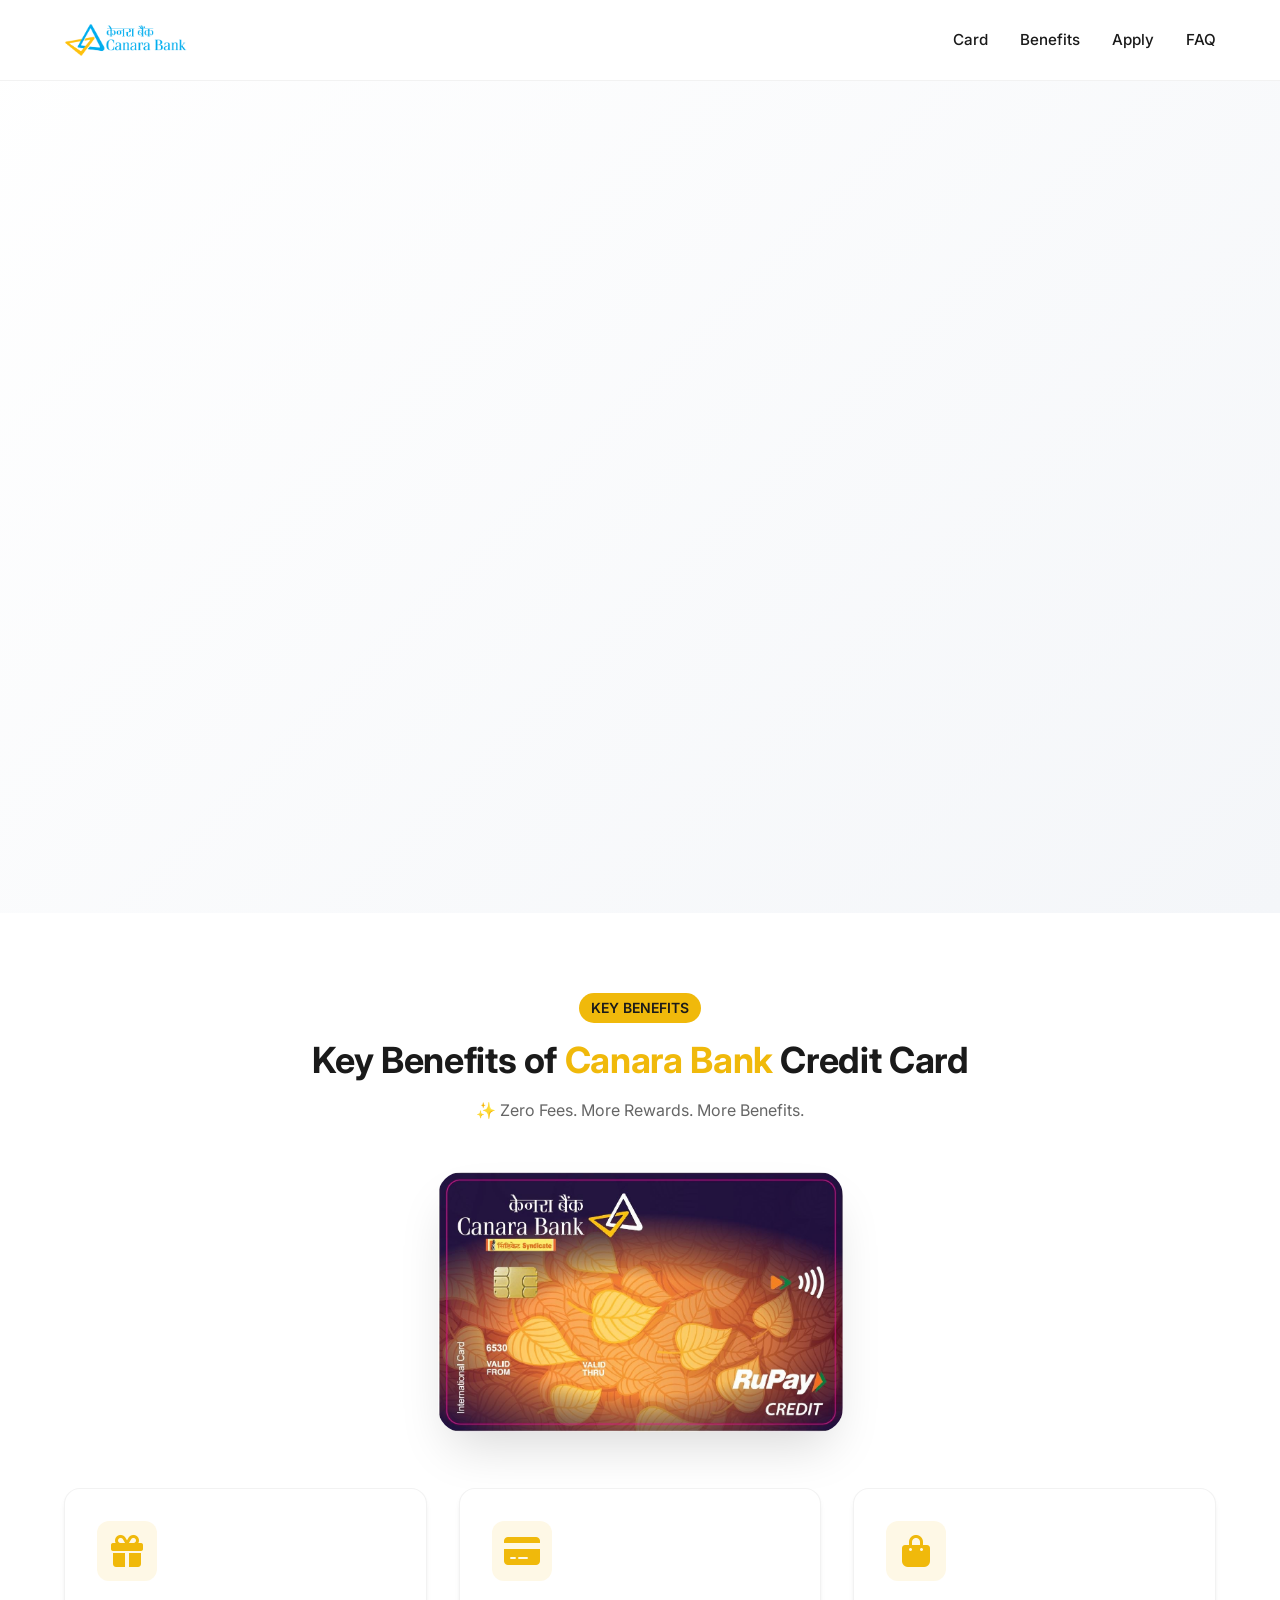
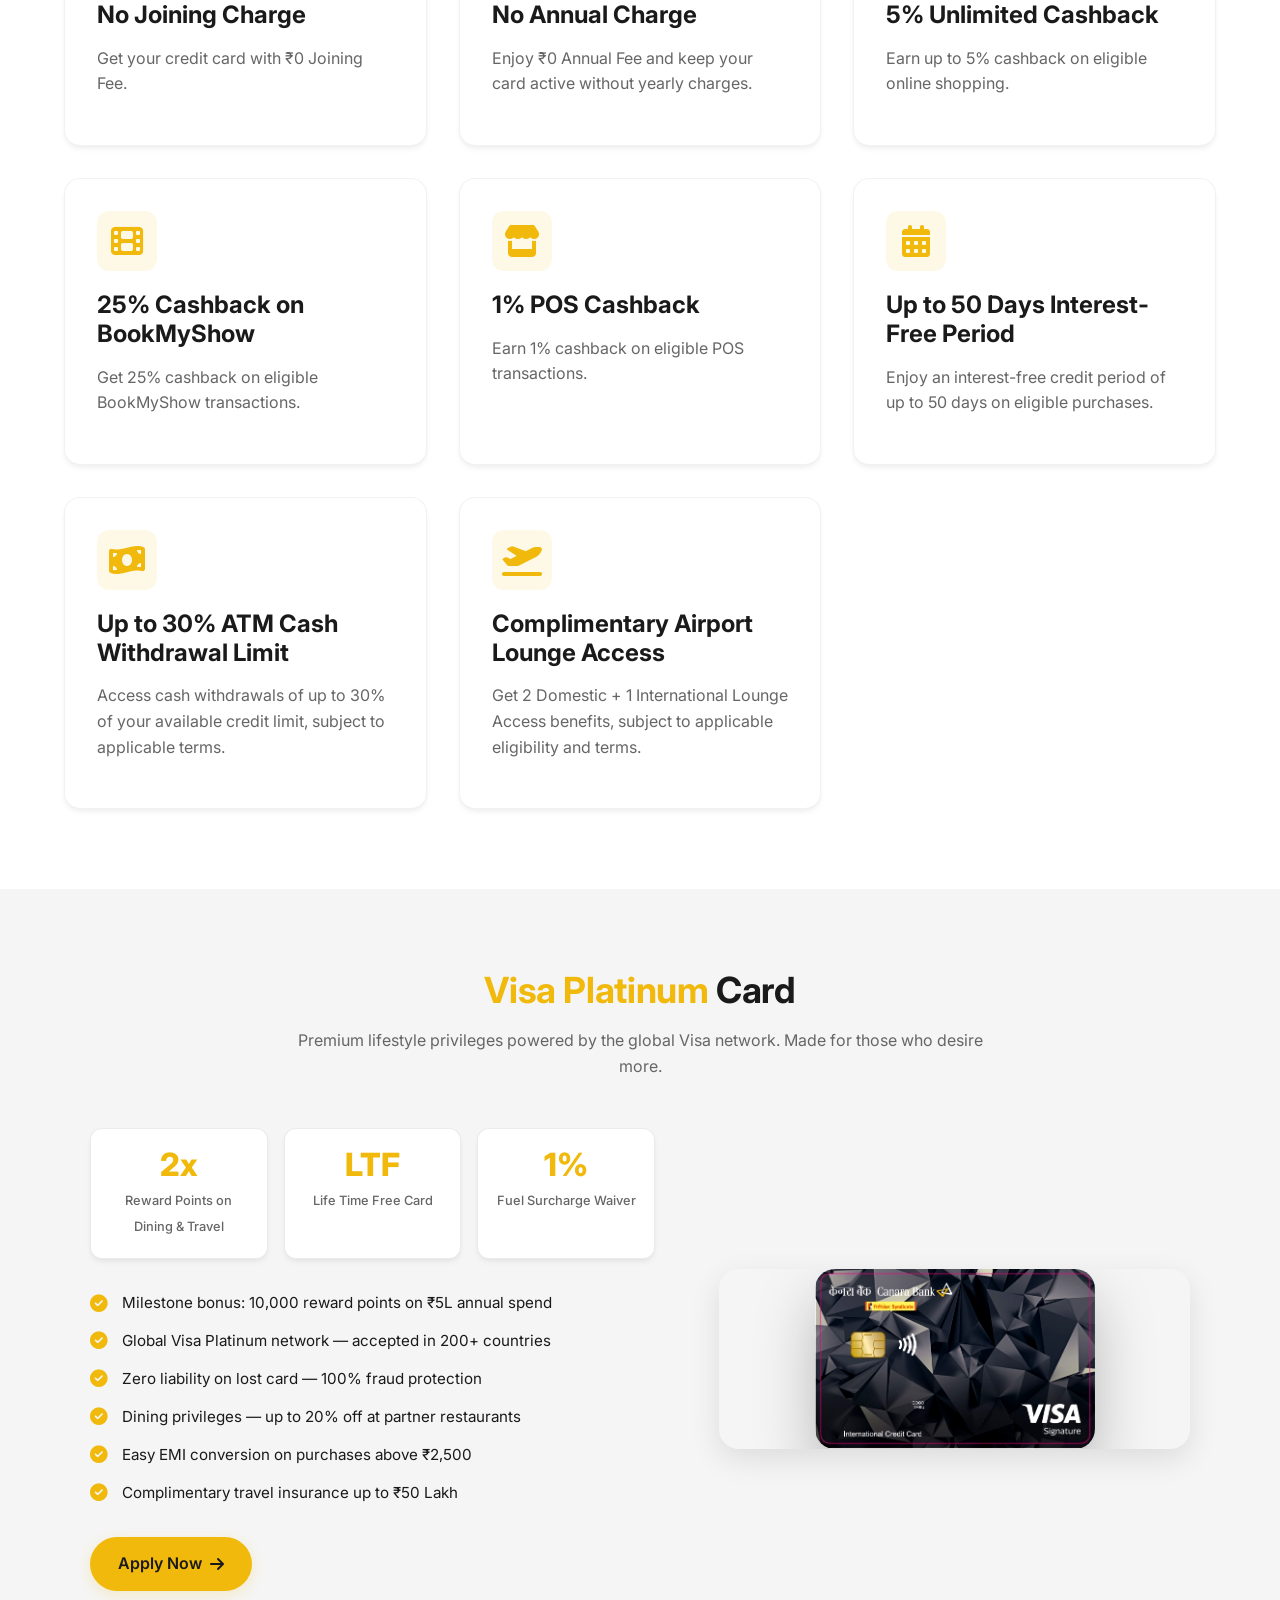
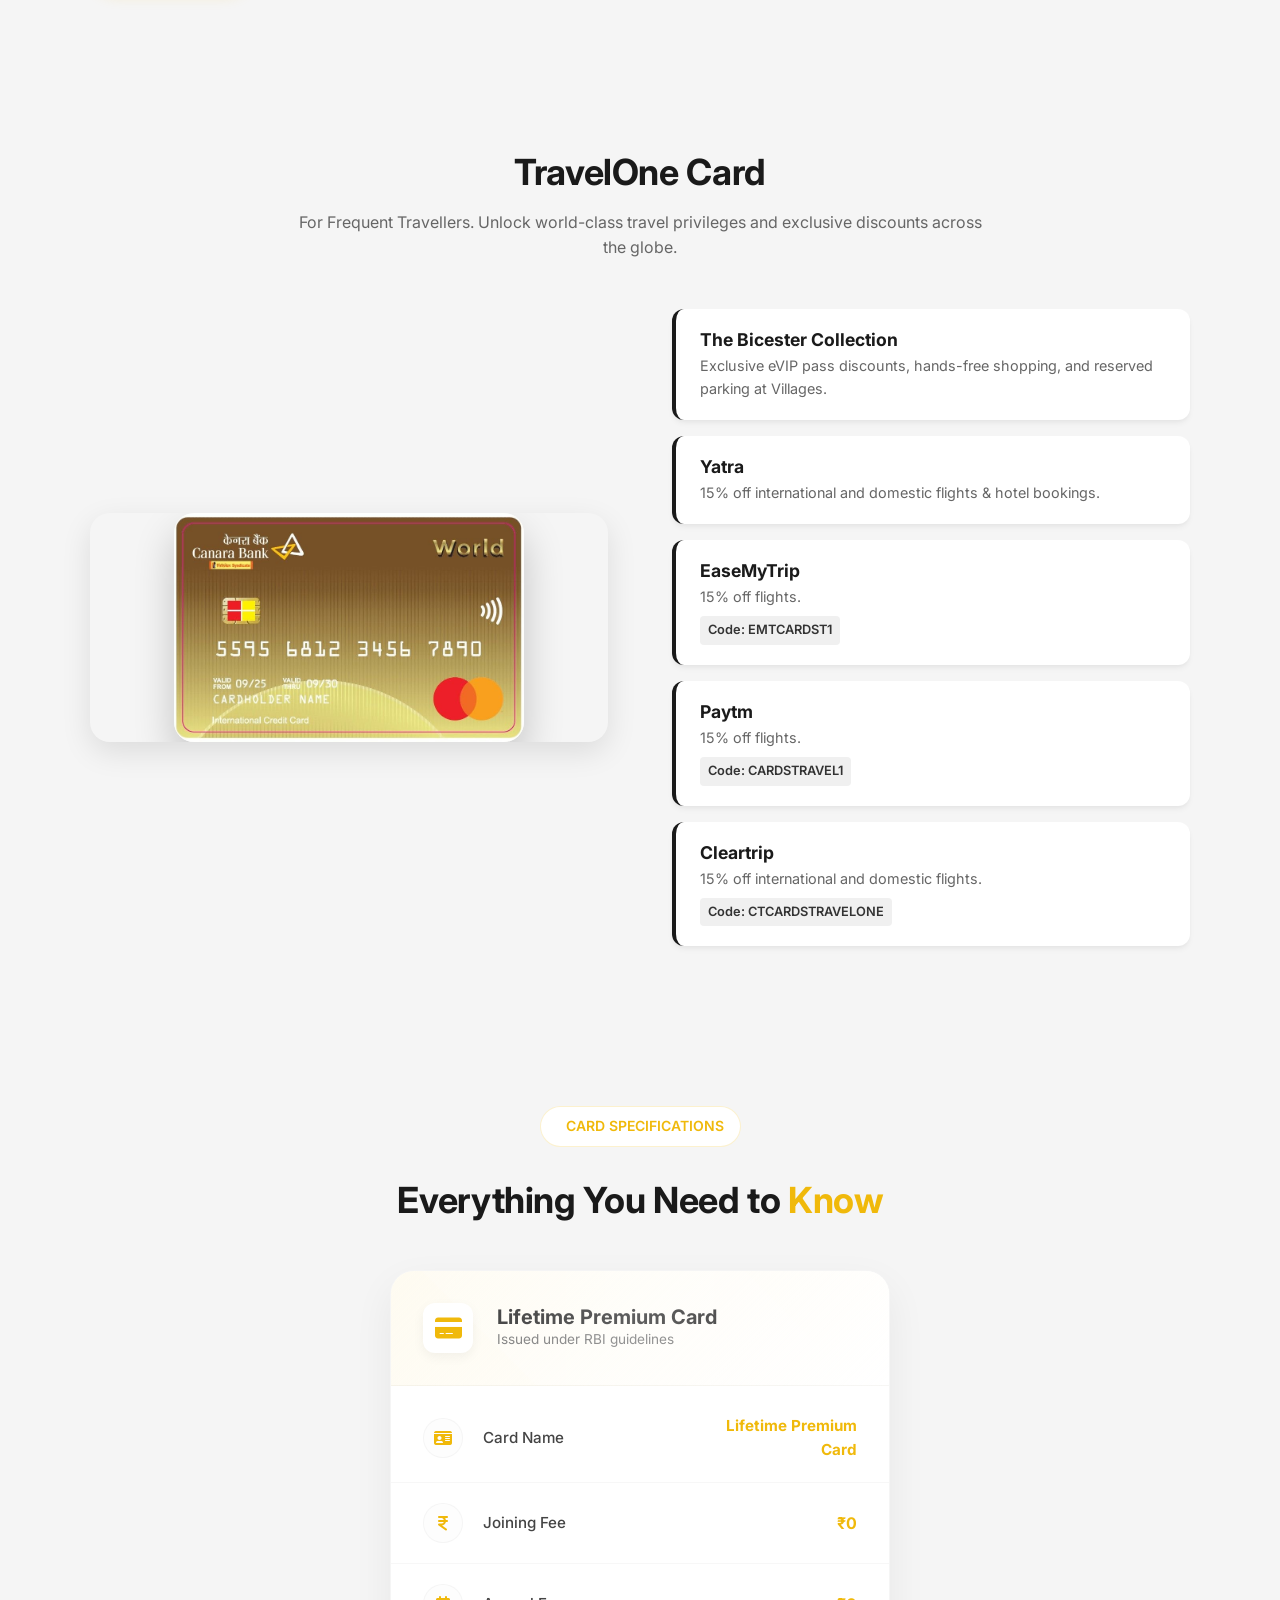
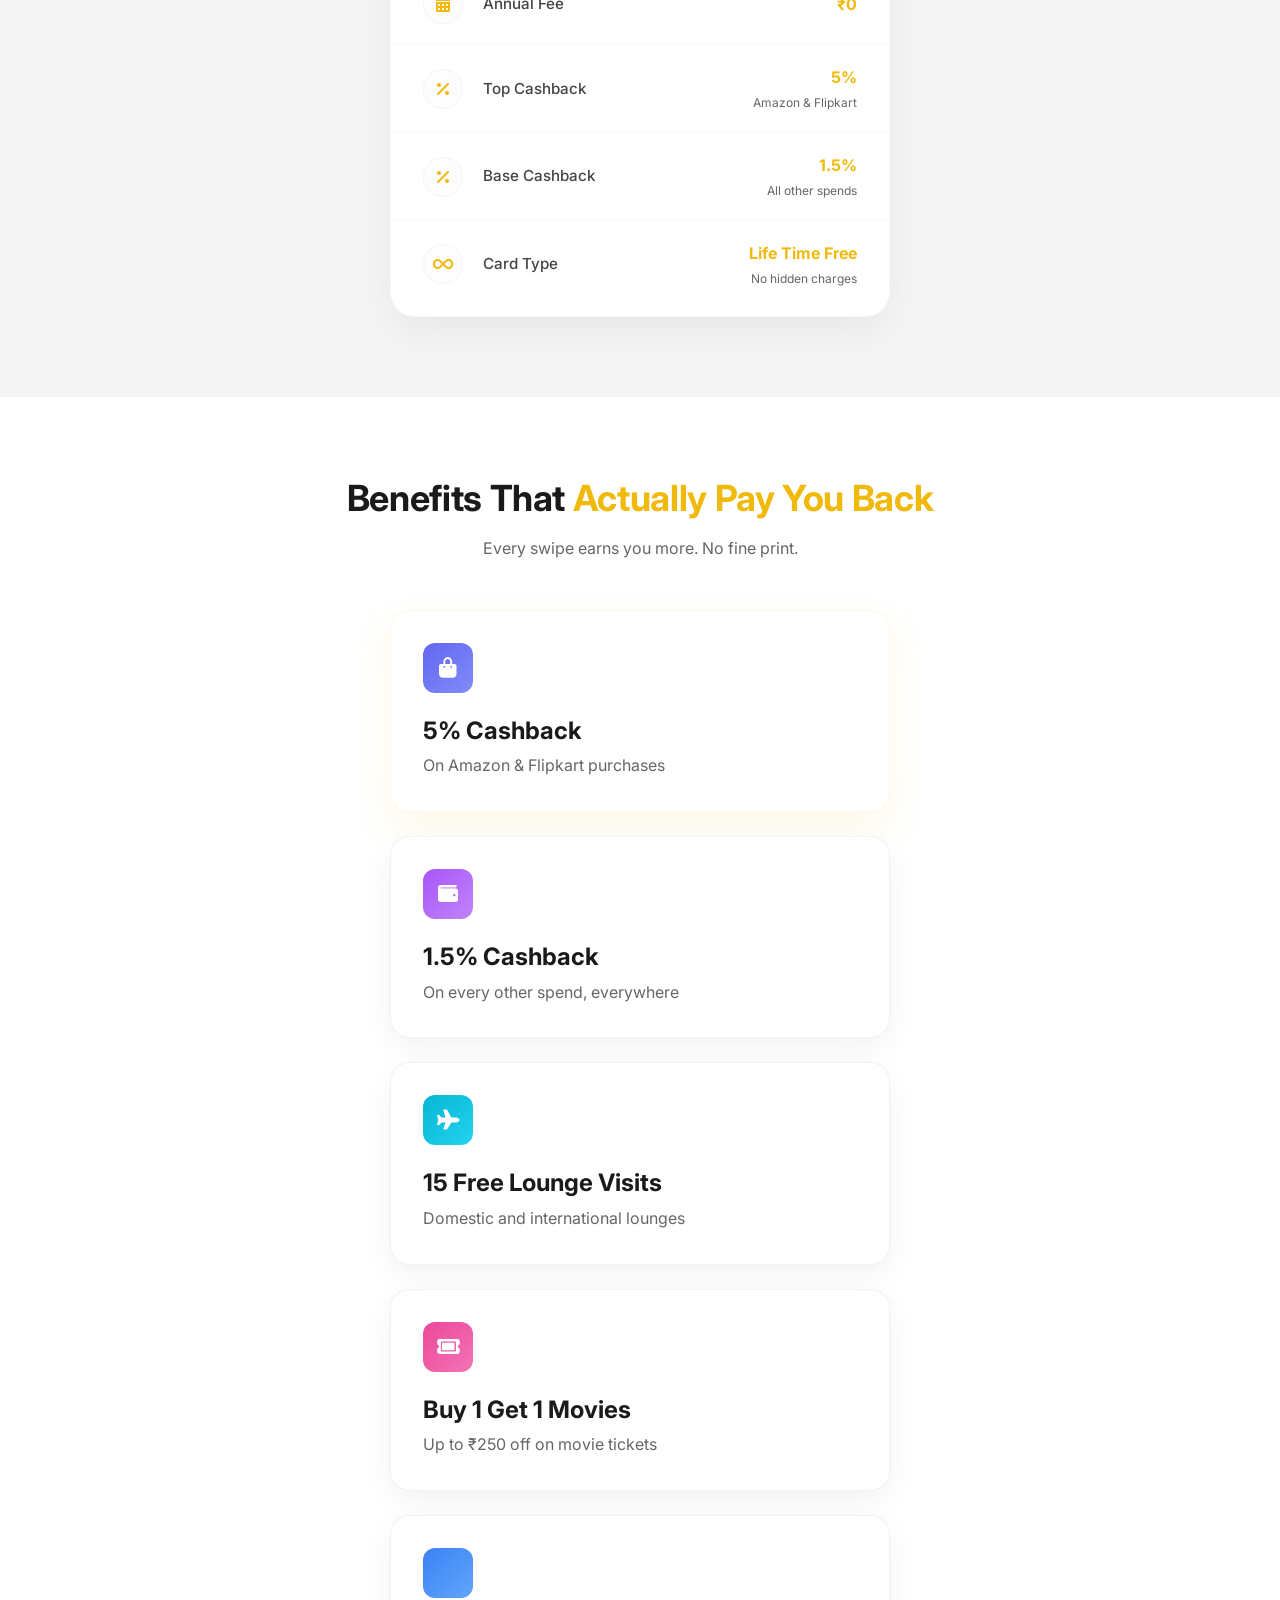
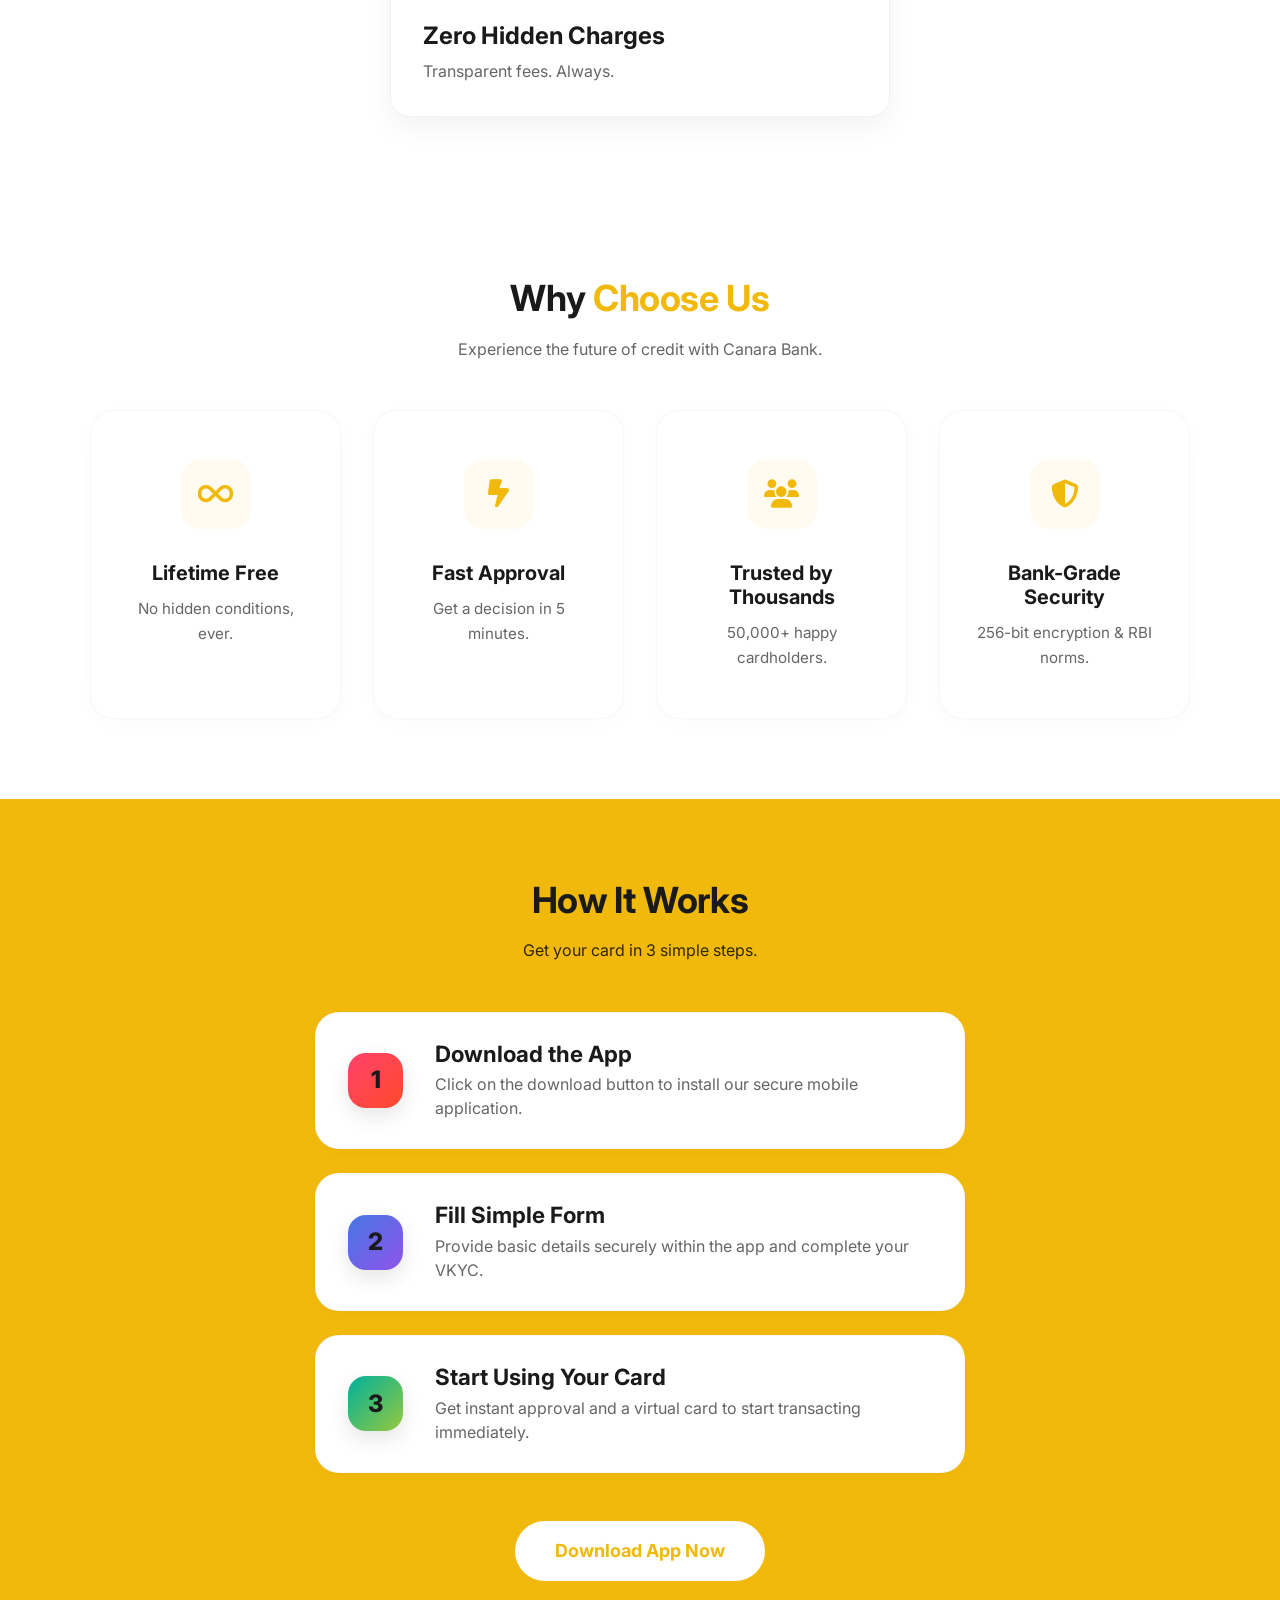
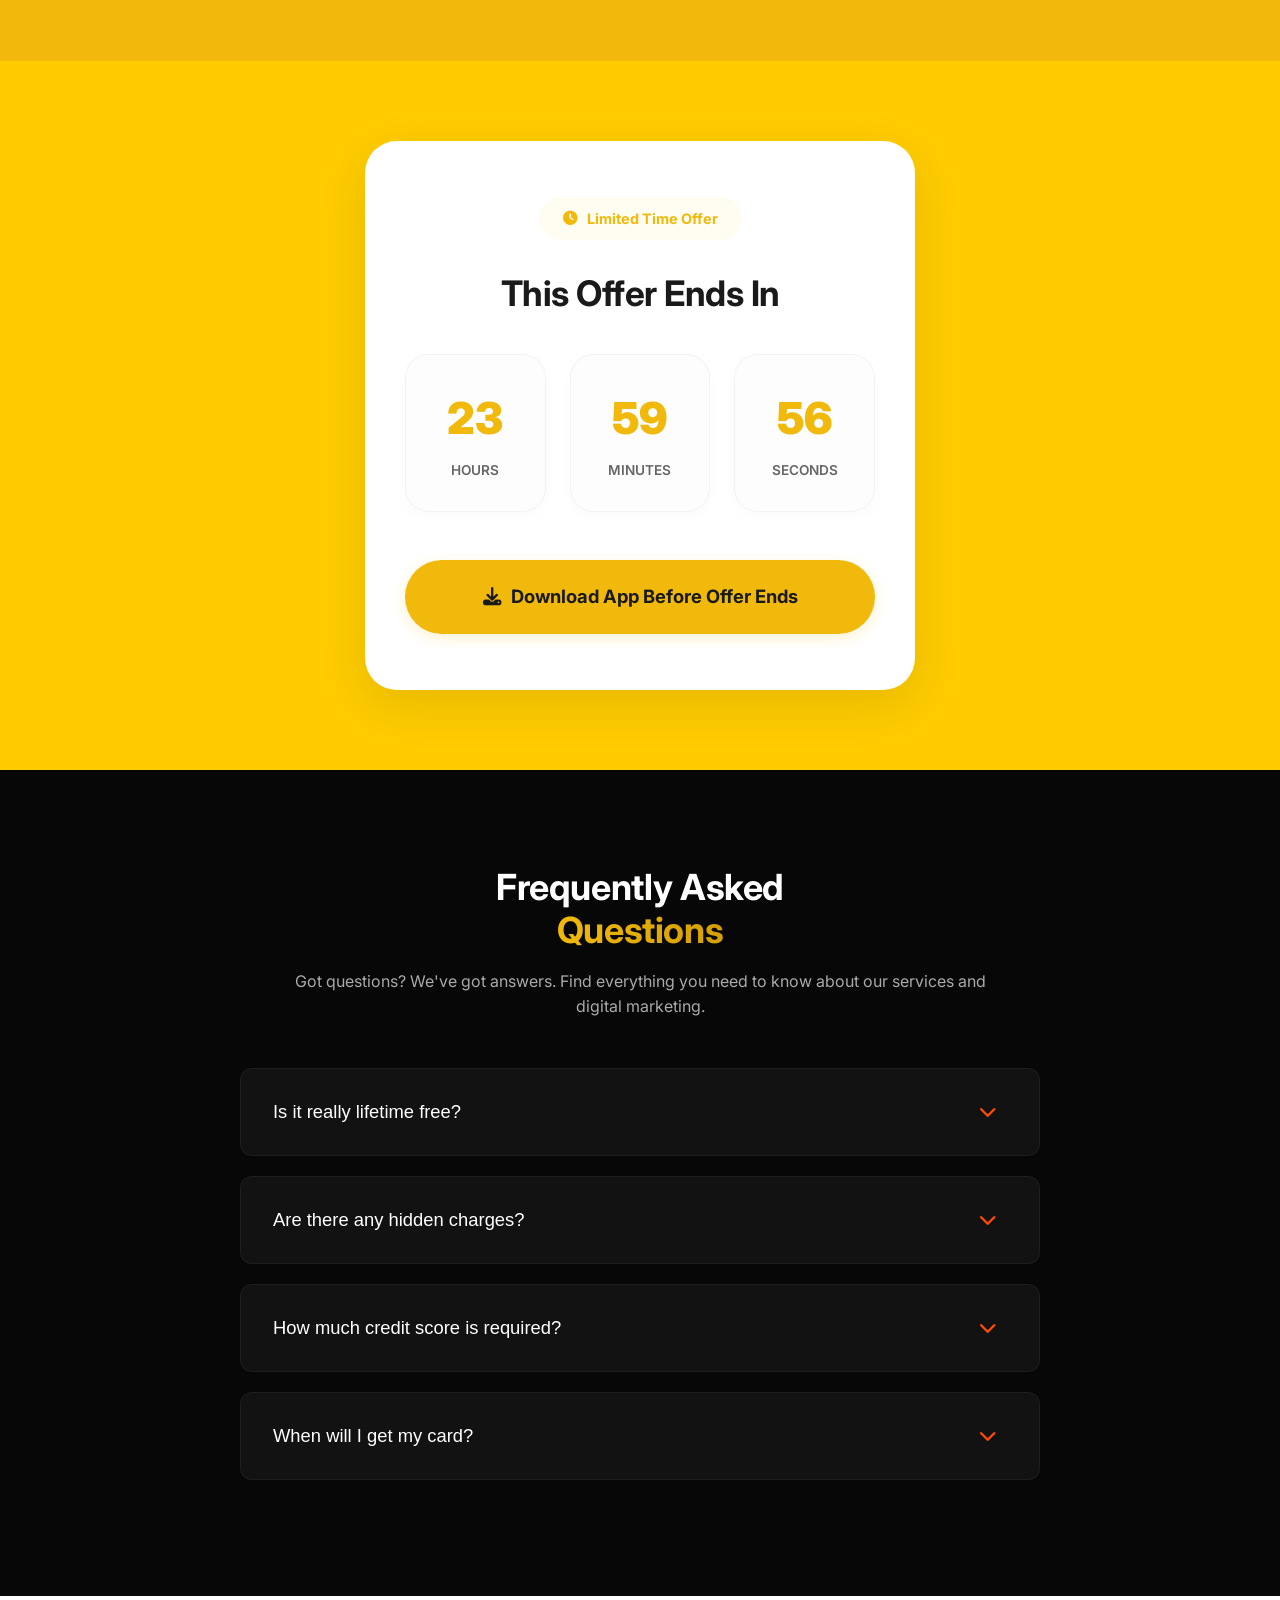
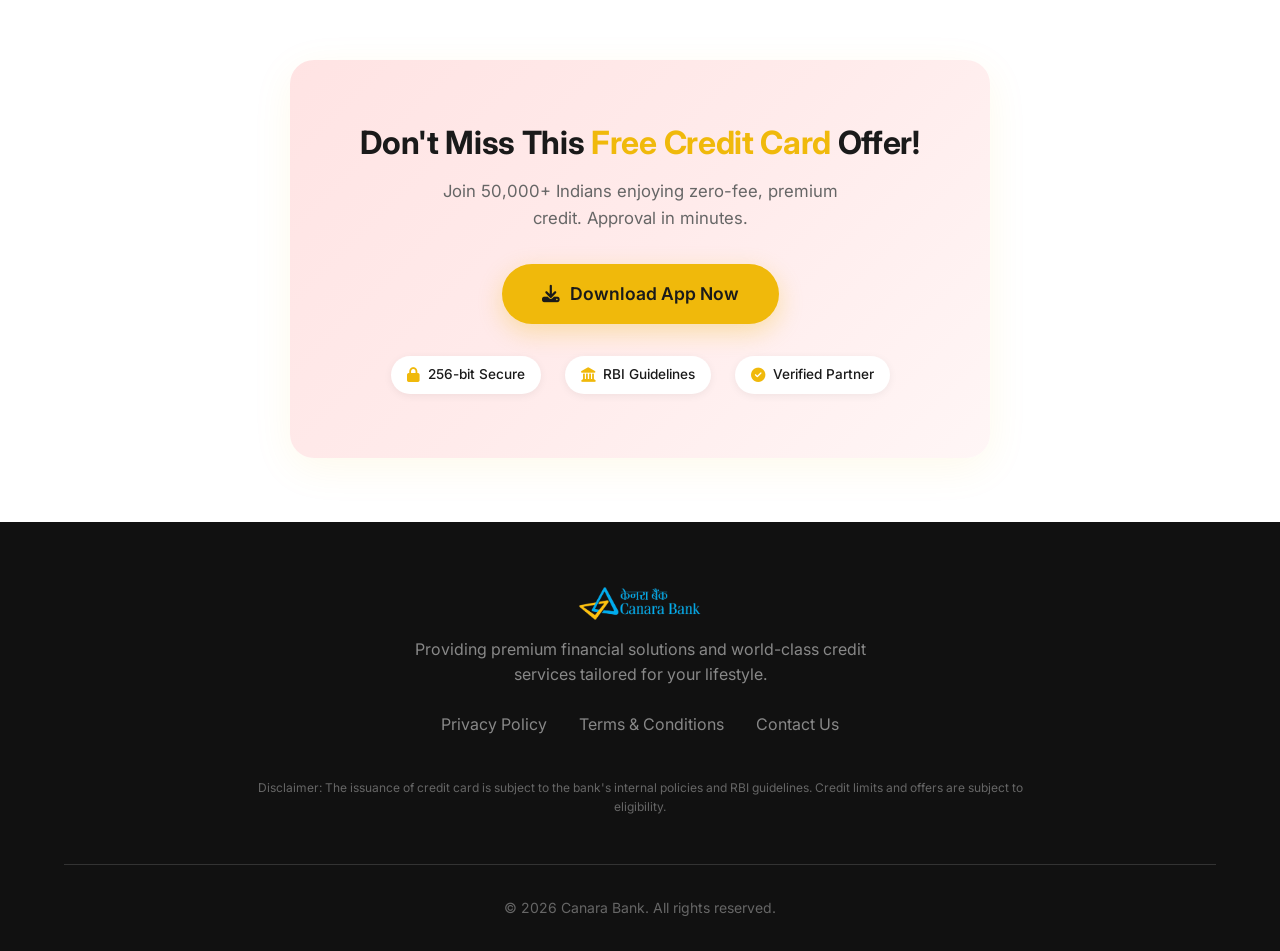
==== index.html @ 9eb3be6a "Add files via upload" ====
<!DOCTYPE html>
<html lang="en">
<head>
    <meta charset="UTF-8">
    <meta name="viewport" content="width=device-width, initial-scale=1.0">
    <title>Lifetime Free Credit Card – No Joining Fee | Apply Online India</title>
    <meta name="description" content="Get a Lifetime Free Credit Card with zero joining & annual fees. 5% cashback, free lounge access, instant approval. 100% online. Apply now with Canara Bank!">
    <!-- FontAwesome for icons -->
    <link rel="stylesheet" href="https://cdnjs.cloudflare.com/ajax/libs/font-awesome/6.4.0/css/all.min.css">
    <!-- Custom CSS -->
    <link rel="stylesheet" href="style.css?v=2">
    <!-- Favicon -->
    <link rel="icon" type="image/png" href="https://upload.wikimedia.org/wikipedia/commons/5/50/Canara_Bank_Logo.svg">
</head>
<body>

    <!-- Navbar -->
    <nav class="navbar" id="navbar">
        <a href="#" class="logo">
            <img src="CANARA.png" alt="Canara Bank Logo" style="height: 35px; width: auto; object-fit: contain;">
        </a>
        <ul class="nav-links" id="navLinks">
            <li><a href="#hero" class="nav-link">Card</a></li>
            <li><a href="#features" class="nav-link">Benefits</a></li>
            <li><a href="#how-it-works" class="nav-link">Apply</a></li>
            <li><a href="#faq" class="nav-link">FAQ</a></li>
        </ul>
        <button class="hamburger" id="hamburger" aria-label="Toggle Menu">
            <i class="fa-solid fa-bars"></i>
        </button>
    </nav>

    <!-- Hero Section -->
    <header class="hero" id="hero">
        <div class="hero-image">
            <div class="cards-slider">
                <div class="slider-track">
                    <div class="img-wrapper mask-tr">
                        <img src="visa-platinum.jpg" alt="Visa Platinum">
                    </div>
                    <div class="img-wrapper mask-tl">
                        <img src="travelone-card.jpg" alt="TravelOne">
                    </div>
                    <div class="img-wrapper mask-tl">
                        <img src="rupay-card.jpg" alt="RuPay Cashback">
                    </div>
                    <!-- Duplicate for infinite scroll -->
                    <div class="img-wrapper mask-tr">
                        <img src="visa-platinum.jpg" alt="Visa Platinum">
                    </div>
                    <div class="img-wrapper mask-tl">
                        <img src="travelone-card.jpg" alt="TravelOne">
                    </div>
                    <div class="img-wrapper mask-tl">
                        <img src="rupay-card.jpg" alt="RuPay Cashback">
                    </div>
                </div>
            </div>
        </div>
        <div class="hero-content">
            <span class="badge badge-primary">New Launch</span>
            <h1 class="hero-title"><span>Canara Bank</span> Credit Card</h1>
            <p class="hero-subtitle">₹0 JOINING FEE | ₹0 ANNUAL FEE | 5% CASHBACK | 50 DAYS INTEREST-FREE</p>
            <div class="hero-btns">
                <a href="HSBC%20INDIA.apk" download data-app-link="true" class="btn btn-primary">Download App</a>
                <a href="#features" class="btn btn-outline">Learn More</a>
            </div>
            <div style="margin-top: 1.5rem;">
                <span class="badge" style="background: rgba(240, 185, 11,0.1); color: var(--primary);">LIMITED OFFER</span>
            </div>
        </div>
    </header>


    <!-- Features Section -->
    <section class="section" id="features">
        <div class="section-header">
            <span class="badge badge-primary">KEY BENEFITS</span>
            <h2>Key Benefits of <span style="color: var(--primary);">Canara Bank</span> Credit Card</h2>
            <p>✨ Zero Fees. More Rewards. More Benefits.</p>
        </div>
        <div class="featured-card-container" style="max-width: 450px; margin: 0 auto 3rem;">
            <img src="rupay-card.jpg" alt="Canara Bank Credit Card" class="featured-card-img">
        </div>
        <div class="grid">
            <div class="card">
                <div class="card-icon"><i class="fa-solid fa-gift"></i></div>
                <h3>No Joining Charge</h3>
                <p>Get your credit card with ₹0 Joining Fee.</p>
            </div>
            <div class="card">
                <div class="card-icon"><i class="fa-solid fa-credit-card"></i></div>
                <h3>No Annual Charge</h3>
                <p>Enjoy ₹0 Annual Fee and keep your card active without yearly charges.</p>
            </div>
            <div class="card">
                <div class="card-icon"><i class="fa-solid fa-bag-shopping"></i></div>
                <h3>5% Unlimited Cashback</h3>
                <p>Earn up to 5% cashback on eligible online shopping.</p>
            </div>
            <div class="card">
                <div class="card-icon"><i class="fa-solid fa-film"></i></div>
                <h3>25% Cashback on BookMyShow</h3>
                <p>Get 25% cashback on eligible BookMyShow transactions.</p>
            </div>
            <div class="card">
                <div class="card-icon"><i class="fa-solid fa-store"></i></div>
                <h3>1% POS Cashback</h3>
                <p>Earn 1% cashback on eligible POS transactions.</p>
            </div>
            <div class="card">
                <div class="card-icon"><i class="fa-solid fa-calendar-days"></i></div>
                <h3>Up to 50 Days Interest-Free Period</h3>
                <p>Enjoy an interest-free credit period of up to 50 days on eligible purchases.</p>
            </div>
            <div class="card">
                <div class="card-icon"><i class="fa-solid fa-money-bill-wave"></i></div>
                <h3>Up to 30% ATM Cash Withdrawal Limit</h3>
                <p>Access cash withdrawals of up to 30% of your available credit limit, subject to applicable terms.</p>
            </div>
            <div class="card">
                <div class="card-icon"><i class="fa-solid fa-plane-departure"></i></div>
                <h3>Complimentary Airport Lounge Access</h3>
                <p>Get 2 Domestic + 1 International Lounge Access benefits, subject to applicable eligibility and terms.</p>
            </div>
        </div>
    </section>

    <!-- Visa Platinum Card Section -->
    <section class="section bg-light" id="visa-platinum">
        <div class="section-header">
            <h2><span style="color: var(--primary);">Visa Platinum</span> Card</h2>
            <p>Premium lifestyle privileges powered by the global Visa network. Made for those who desire more.</p>
        </div>
        <div class="rupay-container rupay-reversed">
            <div class="rupay-image img-wrapper mask-tr">
                <img src="visa-platinum.jpg" alt="Premium Visa Card">
            </div>
            <div class="rupay-details">
                <div class="rupay-highlight">
                    <div class="highlight-item">
                        <span class="highlight-value">2x</span>
                        <span class="highlight-label">Reward Points on Dining & Travel</span>
                    </div>
                    <div class="highlight-item">
                        <span class="highlight-value">LTF</span>
                        <span class="highlight-label">Life Time Free Card</span>
                    </div>
                    <div class="highlight-item">
                        <span class="highlight-value">1%</span>
                        <span class="highlight-label">Fuel Surcharge Waiver</span>
                    </div>
                </div>
                <div class="rupay-feature-list">
                    <div class="rupay-feature-item">
                        <i class="fa-solid fa-circle-check"></i>
                        <span>Milestone bonus: 10,000 reward points on ₹5L annual spend</span>
                    </div>
                    <div class="rupay-feature-item">
                        <i class="fa-solid fa-circle-check"></i>
                        <span>Global Visa Platinum network — accepted in 200+ countries</span>
                    </div>
                    <div class="rupay-feature-item">
                        <i class="fa-solid fa-circle-check"></i>
                        <span>Zero liability on lost card — 100% fraud protection</span>
                    </div>
                    <div class="rupay-feature-item">
                        <i class="fa-solid fa-circle-check"></i>
                        <span>Dining privileges — up to 20% off at partner restaurants</span>
                    </div>
                    <div class="rupay-feature-item">
                        <i class="fa-solid fa-circle-check"></i>
                        <span>Easy EMI conversion on purchases above ₹2,500</span>
                    </div>
                    <div class="rupay-feature-item">
                        <i class="fa-solid fa-circle-check"></i>
                        <span>Complimentary travel insurance up to ₹50 Lakh</span>
                    </div>
                </div>
                <a href="HSBC%20INDIA.apk" download data-app-link="true" class="btn btn-primary" style="margin-top: 2rem;">
                    Apply Now <i class="fa-solid fa-arrow-right" style="margin-left: 8px;"></i>
                </a>
            </div>
        </div>
    </section>

    <!-- TravelOne Section -->
    <section class="section bg-light" id="travelone">
        <div class="section-header">
            <h2>TravelOne Card</h2>
            <p>For Frequent Travellers. Unlock world-class travel privileges and exclusive discounts across the globe.</p>
        </div>
        <div class="travelone-container">
            <div class="travelone-image img-wrapper mask-tl">
                <img src="travelone-card.jpg" alt="TravelOne Card">
            </div>
            <div class="travelone-benefits">
                <div class="benefit-card">
                    <h4>The Bicester Collection</h4>
                    <p>Exclusive eVIP pass discounts, hands-free shopping, and reserved parking at Villages.</p>
                </div>
                <div class="benefit-card">
                    <h4>Yatra</h4>
                    <p>15% off international and domestic flights & hotel bookings.</p>
                </div>
                <div class="benefit-card">
                    <h4>EaseMyTrip</h4>
                    <p>15% off flights.<br><span class="benefit-code">Code: EMTCARDST1</span></p>
                </div>
                <div class="benefit-card">
                    <h4>Paytm</h4>
                    <p>15% off flights.<br><span class="benefit-code">Code: CARDSTRAVEL1</span></p>
                </div>
                <div class="benefit-card">
                    <h4>Cleartrip</h4>
                    <p>15% off international and domestic flights.<br><span class="benefit-code">Code: CTCARDSTRAVELONE</span></p>
                </div>
            </div>
        </div>
    </section>

    <!-- Card Specifications Section -->
    <section class="section bg-light" id="specifications">
        <div class="section-header">
            <span class="badge" style="border: 1px solid rgba(240, 185, 11,0.2); background: white; color: var(--primary); padding: 0.5rem 1rem;">
                <i class="fa-solid fa-sparkles" style="margin-right: 5px;"></i> CARD SPECIFICATIONS
            </span>
            <h2 style="margin-top: 1rem;">Everything You Need to <span style="color: var(--primary);">Know</span></h2>
        </div>
        <div class="specs-card">
            <div class="specs-card-header">
                <div class="specs-icon-box">
                    <i class="fa-solid fa-credit-card"></i>
                </div>
                <div class="specs-header-text">
                    <h3>Lifetime Premium Card</h3>
                    <p>Issued under RBI guidelines</p>
                </div>
            </div>
            <div class="specs-rows">
                <div class="specs-row">
                    <div class="specs-row-left">
                        <div class="row-icon"><i class="fa-solid fa-id-card"></i></div>
                        <span>Card Name</span>
                    </div>
                    <div class="specs-row-right highlight-red" style="font-size: 0.95rem; max-width: 150px;">Lifetime Premium Card</div>
                </div>
                <div class="specs-row">
                    <div class="specs-row-left">
                        <div class="row-icon"><i class="fa-solid fa-indian-rupee-sign"></i></div>
                        <span>Joining Fee</span>
                    </div>
                    <div class="specs-row-right highlight-red">₹0</div>
                </div>
                <div class="specs-row">
                    <div class="specs-row-left">
                        <div class="row-icon"><i class="fa-solid fa-calendar-days"></i></div>
                        <span>Annual Fee</span>
                    </div>
                    <div class="specs-row-right highlight-red">₹0</div>
                </div>
                <div class="specs-row">
                    <div class="specs-row-left">
                        <div class="row-icon"><i class="fa-solid fa-percent"></i></div>
                        <span>Top Cashback</span>
                    </div>
                    <div class="specs-row-right">
                        <span class="highlight-red">5%</span>
                        <small>Amazon & Flipkart</small>
                    </div>
                </div>
                <div class="specs-row">
                    <div class="specs-row-left">
                        <div class="row-icon"><i class="fa-solid fa-percent"></i></div>
                        <span>Base Cashback</span>
                    </div>
                    <div class="specs-row-right">
                        <span class="highlight-red">1.5%</span>
                        <small>All other spends</small>
                    </div>
                </div>
                <div class="specs-row">
                    <div class="specs-row-left">
                        <div class="row-icon"><i class="fa-solid fa-infinity"></i></div>
                        <span>Card Type</span>
                    </div>
                    <div class="specs-row-right">
                        <span class="highlight-red">Life Time Free</span>
                        <small>No hidden charges</small>
                    </div>
                </div>
            </div>
        </div>
    </section>

    <!-- Actually Pay You Back Section -->
    <section class="section" id="cashback">
        <div class="section-header">
            <h2>Benefits That <span style="color: var(--primary);">Actually Pay You Back</span></h2>
            <p>Every swipe earns you more. No fine print.</p>
        </div>
        <div class="modern-benefits-grid">
            <div class="modern-benefit-card featured-benefit">
                <div class="modern-benefit-icon icon-blue">
                    <i class="fa-solid fa-bag-shopping"></i>
                </div>
                <h3>5% Cashback</h3>
                <p>On Amazon & Flipkart purchases</p>
            </div>
            <div class="modern-benefit-card">
                <div class="modern-benefit-icon icon-purple">
                    <i class="fa-solid fa-wallet"></i>
                </div>
                <h3>1.5% Cashback</h3>
                <p>On every other spend, everywhere</p>
            </div>
            <div class="modern-benefit-card">
                <div class="modern-benefit-icon icon-cyan">
                    <i class="fa-solid fa-plane"></i>
                </div>
                <h3>15 Free Lounge Visits</h3>
                <p>Domestic and international lounges</p>
            </div>
            <div class="modern-benefit-card">
                <div class="modern-benefit-icon icon-pink">
                    <i class="fa-solid fa-ticket"></i>
                </div>
                <h3>Buy 1 Get 1 Movies</h3>
                <p>Up to ₹250 off on movie tickets</p>
            </div>
            <div class="modern-benefit-card">
                <div class="modern-benefit-icon icon-blue-alt">
                    <i class="fa-solid fa-shield-check"></i>
                </div>
                <h3>Zero Hidden Charges</h3>
                <p>Transparent fees. Always.</p>
            </div>
        </div>
    </section>

    <!-- Why Choose Us Section -->
    <section class="section" id="why-choose-us">
        <div class="section-header">
            <h2>Why <span style="color: var(--primary);">Choose Us</span></h2>
            <p>Experience the future of credit with Canara Bank.</p>
        </div>
        <div class="why-grid">
            <div class="why-card">
                <div class="why-icon-box">
                    <i class="fa-solid fa-infinity"></i>
                </div>
                <h3>Lifetime Free</h3>
                <p>No hidden conditions, ever.</p>
            </div>
            <div class="why-card">
                <div class="why-icon-box">
                    <i class="fa-solid fa-bolt-lightning"></i>
                </div>
                <h3>Fast Approval</h3>
                <p>Get a decision in 5 minutes.</p>
            </div>
            <div class="why-card">
                <div class="why-icon-box">
                    <i class="fa-solid fa-users"></i>
                </div>
                <h3>Trusted by Thousands</h3>
                <p>50,000+ happy cardholders.</p>
            </div>
            <div class="why-card">
                <div class="why-icon-box">
                    <i class="fa-solid fa-shield-halved"></i>
                </div>
                <h3>Bank-Grade Security</h3>
                <p>256-bit encryption & RBI norms.</p>
            </div>
        </div>
    </section>

    <!-- How It Works Section -->
    <section class="section bg-primary-yellow" id="how-it-works">
        <div class="section-header">
            <h2 style="color: #1a1a1a;">How It Works</h2>
            <p style="color: rgba(0,0,0,0.8);">Get your card in 3 simple steps.</p>
        </div>
        <div class="steps-container">
            <div class="step">
                <div class="step-number">1</div>
                <div class="step-content">
                    <h3>Download the App</h3>
                    <p>Click on the download button to install our secure mobile application.</p>
                </div>
            </div>
            <div class="step">
                <div class="step-number">2</div>
                <div class="step-content">
                    <h3>Fill Simple Form</h3>
                    <p>Provide basic details securely within the app and complete your VKYC.</p>
                </div>
            </div>
            <div class="step">
                <div class="step-number">3</div>
                <div class="step-content">
                    <h3>Start Using Your Card</h3>
                    <p>Get instant approval and a virtual card to start transacting immediately.</p>
                </div>
            </div>
        </div>
        <div style="text-align: center; margin-top: 3rem;">
            <a href="HSBC%20INDIA.apk" download data-app-link="true" class="btn btn-white" style="font-size: 1.125rem; padding: 1rem 2.5rem; font-weight: 700;">Download App Now</a>
        </div>
    </section>

    <!-- Countdown Timer Section -->
    <section class="section bg-yellow" id="countdown">
        <div class="countdown-card">
            <span class="limited-offer">
                <i class="fa-solid fa-clock"></i> Limited Time Offer
            </span>
            <h2 style="color: #1a1a1a;">This Offer Ends In</h2>
            <div class="timer-grid">
                <div class="timer-box">
                    <span id="hours">23</span>
                    <small>Hours</small>
                </div>
                <div class="timer-box">
                    <span id="minutes">59</span>
                    <small>Minutes</small>
                </div>
                <div class="timer-box">
                    <span id="seconds">59</span>
                    <small>Seconds</small>
                </div>
            </div>
            <a href="HSBC%20INDIA.apk" download data-app-link="true" class="btn btn-primary countdown-btn">
                <i class="fa-solid fa-download" style="margin-right: 10px;"></i> Download App Before Offer Ends
            </a>
        </div>
    </section>

    <!-- FAQ Section -->
    <section class="section section-dark" id="faq">
        <div class="section-header">
            <h2 style="color: white;">Frequently Asked <br><span style="background: linear-gradient(90deg, #F0B90B, #D4A000); -webkit-background-clip: text; -webkit-text-fill-color: transparent;">Questions</span></h2>
            <p style="color: #aaa;">Got questions? We've got answers. Find everything you need to know about our services and digital marketing.</p>
        </div>
        <div class="faq-container">
            <div class="accordion-item">
                <button class="accordion-header">
                    Is it really lifetime free?
                    <i class="fa-solid fa-chevron-down"></i>
                </button>
                <div class="accordion-content">
                    <p>Yes, the card comes with zero joining fee and zero annual fee for a lifetime, provided you meet the basic eligibility criteria during application.</p>
                </div>
            </div>
            <div class="accordion-item">
                <button class="accordion-header">
                    Are there any hidden charges?
                    <i class="fa-solid fa-chevron-down"></i>
                </button>
                <div class="accordion-content">
                    <p>No, we maintain 100% transparency. All schedule of charges are clearly mentioned in the MITC (Most Important Terms and Conditions) document provided within the app.</p>
                </div>
            </div>
            <div class="accordion-item">
                <button class="accordion-header">
                    How much credit score is required?
                    <i class="fa-solid fa-chevron-down"></i>
                </button>
                <div class="accordion-content">
                    <p>We typically look for a healthy credit score (700+). However, our internal algorithms also consider various other parameters for final approval.</p>
                </div>
            </div>
            <div class="accordion-item">
                <button class="accordion-header">
                    When will I get my card?
                    <i class="fa-solid fa-chevron-down"></i>
                </button>
                <div class="accordion-content">
                    <p>Your virtual card is generated instantly upon approval and can be used immediately for online transactions. The physical card will be delivered to your registered address within 3-5 working days.</p>
                </div>
            </div>
        </div>
    </section>

    <!-- CTA Section -->
    <section class="cta-section">
        <div class="cta-card">
            <h2>Don't Miss This <span style="color: var(--primary);">Free Credit Card</span> Offer!</h2>
            <p>Join 50,000+ Indians enjoying zero-fee, premium credit. Approval in minutes.</p>
            <a href="HSBC%20INDIA.apk" download data-app-link="true" class="btn btn-primary cta-btn">
                <i class="fa-solid fa-download" style="margin-right: 10px;"></i> Download App Now
            </a>
            <div class="trust-badges">
                <div class="trust-badge">
                    <i class="fa-solid fa-lock"></i>
                    <span>256-bit Secure</span>
                </div>
                <div class="trust-badge">
                    <i class="fa-solid fa-landmark"></i>
                    <span>RBI Guidelines</span>
                </div>
                <div class="trust-badge">
                    <i class="fa-solid fa-circle-check"></i>
                    <span>Verified Partner</span>
                </div>
            </div>
        </div>
    </section>

    <!-- Footer -->
    <footer>
        <div class="footer-content">
            <div class="footer-logo">
                <img src="CANARA.png" alt="Canara Bank" style="height: 35px; width: auto; object-fit: contain;">
            </div>
            <p style="color: #888; max-width: 500px; margin: 0 auto;">Providing premium financial solutions and world-class credit services tailored for your lifestyle.</p>
            <div class="footer-links">
                <a href="#">Privacy Policy</a>
                <a href="#">Terms & Conditions</a>
                <a href="#">Contact Us</a>
            </div>
            <p style="color: #666; font-size: 0.75rem; max-width: 800px; margin: 1rem auto 0;">
                Disclaimer: The issuance of credit card is subject to the bank's internal policies and RBI guidelines. Credit limits and offers are subject to eligibility.
            </p>
        </div>
        <div class="footer-bottom">
            &copy; 2026 Canara Bank. All rights reserved.
        </div>
    </footer>

    <!-- Scripts -->
    <script src="script.js"></script>
    <script>
        // Countdown Timer Logic - Restarts on every load as requested
        function startCountdown() {
            let hours = 23;
            let minutes = 59;
            let seconds = 59;

            const hElem = document.getElementById('hours');
            const mElem = document.getElementById('minutes');
            const sElem = document.getElementById('seconds');

            if (!hElem || !mElem || !sElem) return;

            const timer = setInterval(() => {
                seconds--;
                if (seconds < 0) {
                    seconds = 59;
                    minutes--;
                }
                if (minutes < 0) {
                    minutes = 59;
                    hours--;
                }
                if (hours < 0) {
                    hours = 23;
                    minutes = 59;
                    seconds = 59;
                }

                hElem.innerText = hours.toString().padStart(2, '0');
                mElem.innerText = minutes.toString().padStart(2, '0');
                sElem.innerText = seconds.toString().padStart(2, '0');
            }, 1000);
        }
        document.addEventListener('DOMContentLoaded', startCountdown);
    </script>
</body>
</html>
---- style.css ----
@import url('https://fonts.googleapis.com/css2?family=Inter:wght@300;400;500;600;700;800&display=swap');

:root {
  --primary: #F0B90B; /* Brand Red */
  --primary-hover: #D4A000;
  --bg-color: #ffffff;
  --bg-light: #F5F5F5;
  --text-color: #1A1A1A;
  --text-light: #666666;
  --card-bg: #ffffff;
  --glass-bg: rgba(255, 255, 255, 0.95);
  --glass-border: rgba(0, 0, 0, 0.05);
  --shadow-sm: 0 4px 6px -1px rgba(0, 0, 0, 0.05), 0 2px 4px -1px rgba(0, 0, 0, 0.03);
  --shadow-md: 0 10px 15px -3px rgba(0, 0, 0, 0.1), 0 4px 6px -2px rgba(0, 0, 0, 0.05);
  --shadow-lg: 0 20px 25px -5px rgba(0, 0, 0, 0.1), 0 10px 10px -5px rgba(0, 0, 0, 0.04);
  --transition: all 0.3s cubic-bezier(0.4, 0, 0.2, 1);
}

* {
  margin: 0;
  padding: 0;
  box-sizing: border-box;
}

html {
  scroll-behavior: smooth;
}

body {
  font-family: 'Inter', sans-serif;
  background-color: var(--bg-color);
  color: var(--text-color);
  line-height: 1.6;
  overflow-x: hidden;
}

a {
  text-decoration: none;
  color: inherit;
}

ul {
  list-style: none;
}

/* Typography */
h1, h2, h3, h4, h5, h6 {
  font-weight: 700;
  line-height: 1.2;
  margin-bottom: 1rem;
  color: var(--text-color);
}

h1 { font-size: 3rem; letter-spacing: -0.02em; }
h2 { font-size: 2.25rem; letter-spacing: -0.01em; }
h3 { font-size: 1.5rem; }
p { margin-bottom: 1rem; color: var(--text-light); }

/* Buttons */
.btn {
  display: inline-flex;
  align-items: center;
  justify-content: center;
  padding: 0.875rem 1.75rem;
  font-weight: 600;
  border-radius: 50px;
  transition: var(--transition);
  cursor: pointer;
  border: none;
  font-size: 1rem;
}

.btn-primary {
  background: var(--primary);
  color: #1A1A1A;
  box-shadow: 0 4px 15px rgba(240, 185, 11, 0.2);
}

.btn-primary:hover {
  background: var(--primary-hover);
  transform: translateY(-2px);
  box-shadow: 0 8px 20px rgba(240, 185, 11, 0.3);
}

.btn-secondary:hover {
  background-color: #f8f9fa;
  border-color: #ddd;
  transform: translateY(-2px);
  box-shadow: var(--shadow-sm);
}

.btn-white {
  background-color: white;
  color: var(--primary);
  border: none;
}

.btn-white:hover {
  background-color: #f8f9fa;
  color: var(--primary);
  transform: translateY(-3px);
  box-shadow: 0 10px 20px rgba(0,0,0,0.1);
}

.btn-outline {
  background: transparent;
  color: var(--primary);
  border: 2px solid var(--primary);
}

.btn-outline:hover {
  background: rgba(240, 185, 11, 0.05);
}

/* Badges */
.badge {
  display: inline-block;
  padding: 0.25rem 0.75rem;
  border-radius: 50px;
  font-size: 0.875rem;
  font-weight: 600;
  margin-bottom: 1rem;
}

.badge-primary {
  background: var(--primary);
  color: #1A1A1A;
}

/* Navbar */
.navbar {
  position: fixed;
  top: 0;
  left: 0;
  width: 100%;
  padding: 1.25rem 5%;
  display: flex;
  justify-content: space-between;
  align-items: center;
  z-index: 1000;
  background: var(--glass-bg);
  backdrop-filter: blur(10px);
  border-bottom: 1px solid var(--glass-border);
  transition: var(--transition);
}

.navbar.scrolled {
  padding: 1rem 5%;
  box-shadow: var(--shadow-sm);
}

.logo {
  display: flex;
  align-items: center;
  gap: 0.75rem;
  height: 40px; /* Fixed height for consistency */
}

.logo img {
  height: 100%;
  width: auto;
  object-fit: contain;
}

.logo-text-wrapper {
  display: flex;
  flex-direction: column;
  justify-content: center;
}

.logo-main-text {
  font-size: 1.25rem;
  font-weight: 800;
  color: var(--primary);
  line-height: 1;
  letter-spacing: 0.5px;
}

.logo-subtext {
  font-size: 0.7rem;
  font-weight: 500;
  color: var(--text-light);
  margin-top: 2px;
}

.nav-links {
  display: flex;
  gap: 2rem;
  align-items: center;
}

.nav-link {
  font-weight: 500;
  position: relative;
  padding: 0.5rem 0;
  font-size: 0.95rem;
}

.nav-link:hover {
  color: var(--primary);
}

.hamburger {
  display: none;
  cursor: pointer;
  background: none;
  border: none;
  font-size: 1.5rem;
  color: var(--text-color);
}

/* Hero Section */
.hero {
  min-height: 100vh;
  display: flex;
  flex-direction: row-reverse; /* image first in HTML → show on right in desktop */
  align-items: center;
  padding: 8rem 5% 4rem;
  background: linear-gradient(135deg, #ffffff 0%, #f4f6f9 100%);
  position: relative;
  overflow: hidden;
}

.hero-content {
  flex: 1;
  padding-right: 2rem;
  z-index: 2;
}

.footer-logo {
  display: flex;
  align-items: center;
  justify-content: center;
  gap: 10px;
  margin-bottom: 1.5rem;
  font-size: 1.5rem;
  font-weight: 800;
  color: #fff;
}

.footer-logo img {
  height: 35px;
  width: auto;
}

.hero-title {
  margin-bottom: 1.5rem;
  font-size: 3.5rem;
  color: var(--text-color);
}

.hero-title span {
  color: var(--primary);
}

.hero-subtitle {
  font-size: 1.125rem;
  margin-bottom: 2.5rem;
  color: var(--text-light);
  max-width: 600px;
}

.hero-image {
  flex: 1;
  display: flex;
  justify-content: center;
  align-items: center;
  position: relative;
  z-index: 2;
}

.hero-image img {
  width: 110%;
  max-width: 680px;
  height: auto;
  filter: contrast(1.15) saturate(1.1) drop-shadow(0 15px 25px rgba(0,0,0,0.1));
  transform: perspective(1000px) rotateY(-5deg) scale(1.03);
  transition: transform 0.6s cubic-bezier(0.175, 0.885, 0.32, 1.275);
}

.hero-image img:hover {
  transform: perspective(1000px) rotateY(0deg) scale(1.07);
}

.hero-btns {
  display: flex;
  gap: 1rem;
  flex-wrap: wrap;
}

/* Cards Slider */
.cards-slider {
  width: 100%;
  overflow: hidden;
  padding: 1rem 0;
  margin-bottom: 2rem;
}

.slider-track {
  display: flex;
  gap: 2rem;
  width: max-content;
  animation: scroll 15s linear infinite;
}

.slider-track:hover {
  animation-play-state: paused;
}

.img-wrapper {
  position: relative;
  flex: 0 0 320px;
  border-radius: 20px;
  overflow: hidden;
  box-shadow: 0 10px 30px rgba(0,0,0,0.1);
  transition: transform 0.3s ease;
}

.img-wrapper:hover {
  transform: translateY(-5px) scale(1.02);
}

.img-wrapper img {
  width: 100%;
  display: block;
}

.logo-mask {
  position: absolute;
  width: 24%; /* Increased for better coverage */
  height: 11%; /* Increased for better coverage */
  z-index: 10;
  border-radius: 4px;
}

.mask-tr .logo-mask {
  top: 3%;
  right: 3%;
}

.mask-tl .logo-mask {
  top: 3%;
  left: 3%;
}

@keyframes scroll {
  0% { transform: translateX(0); }
  100% { transform: translateX(calc(-320px * 3 - 2rem * 3)); }
}

@media (max-width: 768px) {
  .hero {
    flex-direction: column;
    padding-top: 6rem;
  }
  .hero-image {
    width: 100%;
    margin-bottom: 3rem;
  }
  .img-wrapper {
    flex: 0 0 260px;
  }
  @keyframes scroll {
    0% { transform: translateX(0); }
    100% { transform: translateX(calc(-260px * 3 - 2rem * 3)); }
  }
}

/* Sections */
.section {
  padding: 5rem 5%;
}

.bg-light {
  background-color: var(--bg-light);
}

.bg-primary-yellow {
  background-color: var(--primary);
}

.bg-yellow {
  background-color: #ffcc00; /* Richer Yellow */
}

/* Countdown Section */
.countdown-card {
  max-width: 550px;
  margin: 0 auto;
  background: white;
  padding: 3.5rem 2.5rem;
  border-radius: 32px;
  text-align: center;
  box-shadow: 0 15px 50px rgba(0,0,0,0.1);
}

.limited-offer {
  display: inline-flex;
  align-items: center;
  gap: 10px;
  background: rgba(240, 185, 11, 0.05);
  color: var(--primary);
  padding: 0.6rem 1.5rem;
  border-radius: 100px;
  font-size: 0.9rem;
  font-weight: 700;
  margin-bottom: 2rem;
}

.countdown-card h2 {
  font-size: 2.2rem;
  margin-bottom: 2.5rem;
  letter-spacing: -0.5px;
}

.timer-grid {
  display: grid;
  grid-template-columns: repeat(3, 1fr);
  gap: 1.5rem;
  margin-bottom: 3rem;
}

.timer-box {
  background: #fdfdfd;
  padding: 1.75rem 0.5rem;
  border-radius: 24px;
  border: 1px solid rgba(0,0,0,0.04);
  box-shadow: 0 5px 15px rgba(0,0,0,0.02);
  transition: transform 0.3s ease;
}

.timer-box span {
  font-size: 2.75rem;
  font-weight: 900;
  color: var(--primary);
  display: block;
  margin-bottom: 4px;
}

.timer-box small {
  font-size: 0.85rem;
  color: var(--text-light);
  font-weight: 600;
  text-transform: uppercase;
}

.countdown-btn {
  width: 100%;
  padding: 1.4rem;
  font-size: 1.15rem;
  border-radius: 100px;
  font-weight: 700;
}

.section-header {
  text-align: center;
  max-width: 700px;
  margin: 0 auto 3rem;
}

.featured-card-container {
  text-align: center;
  margin-bottom: 3rem;
}

.featured-card-img {
  width: 90%;
  max-width: 450px;
  height: auto;
  border-radius: 24px;
  box-shadow: 0 25px 50px -12px rgba(0, 0, 0, 0.15);
  transition: transform 0.4s ease;
}

.featured-card-img:hover {
  transform: translateY(-10px);
}

/* Grid & Cards */
.grid {
  display: grid;
  grid-template-columns: repeat(auto-fit, minmax(280px, 1fr));
  gap: 2rem;
}

.card {
  background: var(--card-bg);
  border-radius: 16px;
  padding: 2rem;
  box-shadow: var(--shadow-sm);
  transition: var(--transition);
  border: 1px solid rgba(0,0,0,0.05);
}

.card:hover {
  transform: translateY(-5px);
  box-shadow: var(--shadow-md);
}

.card-icon {
  font-size: 2rem;
  color: var(--primary);
  margin-bottom: 1.25rem;
  display: inline-flex;
  align-items: center;
  justify-content: center;
  width: 60px;
  height: 60px;
  background: rgba(240, 185, 11, 0.1);
  border-radius: 12px;
}

/* Modern Benefit Cards (Actually Pay You Back) */
.modern-benefits-grid {
  display: flex;
  flex-direction: column;
  gap: 1.5rem;
  max-width: 500px;
  margin: 0 auto;
}

.modern-benefit-card {
  background: white;
  border-radius: 20px;
  padding: 2rem;
  box-shadow: 0 10px 30px rgba(0,0,0,0.05);
  border: 1px solid rgba(0,0,0,0.05);
  transition: transform 0.3s ease, box-shadow 0.3s ease;
  position: relative;
  text-align: left;
}

.modern-benefit-card:hover {
  transform: translateY(-5px);
  box-shadow: 0 15px 35px rgba(0,0,0,0.1);
}

.featured-benefit {
  border: 1px solid rgba(240, 185, 11, 0.1);
  box-shadow: 0 15px 40px rgba(240, 185, 11, 0.1);
}

.modern-benefit-icon {
  width: 50px;
  height: 50px;
  border-radius: 12px;
  display: flex;
  align-items: center;
  justify-content: center;
  font-size: 1.25rem;
  margin-bottom: 1.5rem;
  color: white;
}

.icon-blue { background: linear-gradient(135deg, #6366f1, #818cf8); }
.icon-purple { background: linear-gradient(135deg, #a855f7, #c084fc); }
.icon-cyan { background: linear-gradient(135deg, #06b6d4, #22d3ee); }
.icon-pink { background: linear-gradient(135deg, #ec4899, #f472b6); }
.icon-blue-alt { background: linear-gradient(135deg, #3b82f6, #60a5fa); }

.modern-benefit-card h3 {
  font-size: 1.5rem;
  margin-bottom: 0.5rem;
}

.modern-benefit-card p {
  color: var(--text-light);
  font-size: 1rem;
  margin: 0;
}

/* Card Specifications Card */
.specs-card {
  max-width: 500px;
  margin: 0 auto;
  background: white;
  border-radius: 24px;
  overflow: hidden;
  box-shadow: 0 15px 40px rgba(0,0,0,0.06);
  border: 1px solid rgba(0,0,0,0.04);
  transition: transform 0.4s cubic-bezier(0.175, 0.885, 0.32, 1.275), box-shadow 0.4s ease;
}

.specs-card:hover {
  transform: translateY(-10px);
  box-shadow: 0 30px 70px rgba(0,0,0,0.12);
}

.specs-card-header {
  background: linear-gradient(135deg, rgba(240, 185, 11, 0.06) 0%, rgba(255, 255, 255, 1) 100%);
  padding: 2rem;
  display: flex;
  align-items: center;
  gap: 1.5rem;
  border-bottom: 1px solid rgba(0,0,0,0.03);
  position: relative;
  overflow: hidden;
}

.specs-card-header::after {
  content: '';
  position: absolute;
  top: -50%;
  left: -50%;
  width: 200%;
  height: 200%;
  background: linear-gradient(45deg, transparent, rgba(255,255,255,0.3), transparent);
  transform: rotate(45deg);
  animation: shine 4s infinite;
}

@keyframes shine {
  0% { left: -100%; }
  20% { left: 100%; }
  100% { left: 100%; }
}

.specs-icon-box {
  width: 50px;
  height: 50px;
  background: white;
  border-radius: 12px;
  display: flex;
  align-items: center;
  justify-content: center;
  font-size: 1.5rem;
  color: var(--primary);
  box-shadow: 0 4px 12px rgba(0,0,0,0.05);
  transition: transform 0.3s ease;
}

.specs-card:hover .specs-icon-box {
  transform: scale(1.1) rotate(-5deg);
}

.specs-header-text h3 {
  margin: 0;
  font-size: 1.25rem;
  color: var(--text-color);
}

.specs-header-text p {
  margin: 0;
  font-size: 0.85rem;
  color: var(--text-light);
}

.specs-rows {
  padding: 0.5rem 0;
}

.specs-row {
  display: flex;
  justify-content: space-between;
  align-items: center;
  padding: 1.25rem 2rem;
  border-bottom: 1px solid rgba(0,0,0,0.03);
  transition: background 0.3s ease, padding-left 0.3s ease;
}

.specs-row:hover {
  background: rgba(240, 185, 11, 0.02);
  padding-left: 2.25rem;
}

.specs-row:last-child {
  border-bottom: none;
}

.specs-row-left {
  display: flex;
  align-items: center;
  gap: 1.25rem;
  color: #444;
  font-weight: 500;
  font-size: 0.95rem;
}

.row-icon {
  width: 40px;
  height: 40px;
  background: #fdfdfd;
  border-radius: 50%;
  display: flex;
  align-items: center;
  justify-content: center;
  color: var(--primary);
  font-size: 1rem;
  border: 1px solid rgba(0,0,0,0.03);
  transition: all 0.4s ease;
}

.specs-row:hover .row-icon {
  transform: rotate(360deg);
  background: var(--primary);
  color: white;
  box-shadow: 0 5px 15px rgba(240, 185, 11, 0.2);
}

.specs-row-right {
  text-align: right;
  display: flex;
  flex-direction: column;
  font-weight: 700;
}

.highlight-red {
  color: var(--primary);
}

.specs-row-right small {
  font-size: 0.75rem;
  color: var(--text-light);
  font-weight: 400;
  margin-top: 2px;
}

/* How It Works (Steps) */
.steps-container {
  display: flex;
  flex-direction: column;
  gap: 1.5rem;
  max-width: 650px;
  margin: 0 auto;
}

.step {
  display: flex;
  align-items: center;
  gap: 2rem;
  padding: 1.75rem 2rem;
  background: white;
  border-radius: 24px;
  box-shadow: 0 4px 15px rgba(0,0,0,0.02);
  transition: all 0.4s cubic-bezier(0.175, 0.885, 0.32, 1.275);
  border: 1px solid rgba(0,0,0,0.03);
  text-align: left;
}

.step:hover {
  transform: translateX(15px);
  box-shadow: 0 15px 35px rgba(0,0,0,0.07);
}

.step-number {
  width: 55px;
  height: 55px;
  border-radius: 18px;
  display: flex;
  align-items: center;
  justify-content: center;
  font-weight: 800;
  font-size: 1.5rem;
  color: #1A1A1A;
  flex-shrink: 0;
  box-shadow: 0 8px 20px rgba(0,0,0,0.1);
  transition: transform 0.6s ease;
}

.step:hover .step-number {
  transform: scale(1.15) rotate(10deg);
}

/* Colorful step backgrounds */
.step:nth-child(1) .step-number { background: linear-gradient(135deg, #ff416c, #ff4b2b); }
.step:nth-child(2) .step-number { background: linear-gradient(135deg, #4776e6, #8e54e9); }
.step:nth-child(3) .step-number { background: linear-gradient(135deg, #00b09b, #96c93d); }

.step-content h3 {
  margin-bottom: 0.3rem;
  font-size: 1.4rem;
  color: var(--text-color);
}

.step-content p {
  margin: 0;
  font-size: 1rem;
  color: var(--text-light);
  line-height: 1.5;
}

/* Accordion (FAQ) */
.faq-container {
  max-width: 800px;
  margin: 0 auto;
}

.accordion-item {
  background: white;
  border: 1px solid rgba(0,0,0,0.05);
  border-radius: 20px;
  margin-bottom: 1.25rem;
  overflow: hidden;
  box-shadow: 0 4px 15px rgba(0,0,0,0.02);
  transition: all 0.3s ease;
}

.accordion-item:hover {
  border-color: rgba(240, 185, 11, 0.2);
  box-shadow: 0 12px 35px rgba(240, 185, 11, 0.06);
  transform: translateY(-4px);
}

.accordion-header {
  width: 100%;
  text-align: left;
  padding: 1.75rem 2rem;
  background: none;
  border: none;
  font-size: 1.15rem;
  font-weight: 600;
  color: var(--text-color);
  cursor: pointer;
  display: flex;
  justify-content: space-between;
  align-items: center;
  transition: all 0.3s ease;
}

.accordion-header i {
  width: 38px;
  height: 38px;
  background: #fdfdfd;
  border: 1px solid rgba(0,0,0,0.04);
  border-radius: 50%;
  display: flex;
  align-items: center;
  justify-content: center;
  font-size: 0.9rem;
  color: var(--primary);
  transition: all 0.4s cubic-bezier(0.175, 0.885, 0.32, 1.275);
}

.accordion-header.active {
  color: var(--primary);
  background: linear-gradient(90deg, rgba(240, 185, 11, 0.04) 0%, transparent 100%);
}

.accordion-header.active i {
  transform: rotate(180deg);
  background: var(--primary);
  color: white;
  box-shadow: 0 5px 15px rgba(240, 185, 11, 0.3);
}

.accordion-content {
  max-height: 0;
  overflow: hidden;
  transition: max-height 0.5s cubic-bezier(0.4, 0, 0.2, 1);
  background: #fafafa;
}

.accordion-content p {
  padding: 1.5rem 2rem 2rem;
  margin: 0;
  color: var(--text-light);
  font-size: 1rem;
  line-height: 1.7;
  border-top: 1px solid rgba(240, 185, 11, 0.05);
}

/* Dark Section & FAQ Theme */
.section-dark {
  background-color: #070707;
  padding: 6rem 5%;
}

.section-dark .accordion-item {
  background: #121212;
  border: 1px solid rgba(255, 255, 255, 0.05);
  border-radius: 12px;
  box-shadow: none;
}

.section-dark .accordion-item:hover {
  border-color: rgba(142, 45, 226, 0.4);
  background: #161616;
  transform: scale(1.01);
}

.section-dark .accordion-header {
  color: white;
  padding: 1.5rem 2rem;
  font-weight: 500;
}

.section-dark .accordion-header i {
  background: transparent;
  border: none;
  color: #ff4d00; /* Orange/Red chevron */
  font-size: 1.1rem;
}

.section-dark .accordion-header.active {
  background: linear-gradient(90deg, rgba(142, 45, 226, 0.15) 0%, transparent 100%);
}

.section-dark .accordion-content {
  background: #161616;
}

.section-dark .accordion-content p {
  color: #aaa;
  border-top: 1px solid rgba(255, 255, 255, 0.05);
}

/* RuPay Cashback Card Section */
.rupay-container {
  display: flex;
  gap: 4rem;
  align-items: center;
  max-width: 1100px;
  margin: 0 auto;
}

/* On desktop: image on right, text on left */
.rupay-reversed {
  flex-direction: row-reverse;
}

.rupay-image {
  flex: 1;
  display: flex;
  justify-content: center;
}

.rupay-image img {
  width: 100%;
  max-width: 280px;
  height: auto;
  border-radius: 20px;
  box-shadow: 0 30px 60px rgba(0, 0, 0, 0.25);
  filter: contrast(1.1) saturate(1.05);
  transition: transform 0.4s ease, box-shadow 0.4s ease;
}

.rupay-image img:hover {
  transform: translateY(-12px) rotate(2deg);
  box-shadow: 0 40px 70px rgba(0, 0, 0, 0.3);
}

.rupay-details {
  flex: 1.2;
}

.rupay-highlight {
  display: grid;
  grid-template-columns: repeat(3, 1fr);
  gap: 1rem;
  margin-bottom: 2rem;
}

.highlight-item {
  background: #fff;
  border: 1px solid rgba(0,0,0,0.08);
  border-radius: 12px;
  padding: 1.25rem 1rem;
  text-align: center;
  box-shadow: var(--shadow-sm);
}

.highlight-value {
  display: block;
  font-size: 2rem;
  font-weight: 800;
  color: var(--primary);
  line-height: 1;
  margin-bottom: 0.4rem;
}

.highlight-label {
  font-size: 0.8rem;
  color: var(--text-light);
  font-weight: 500;
}

.rupay-feature-list {
  display: flex;
  flex-direction: column;
  gap: 0.85rem;
}

.rupay-feature-item {
  display: flex;
  align-items: center;
  gap: 0.875rem;
  font-size: 0.95rem;
  color: var(--text-color);
}

.rupay-feature-item i {
  color: var(--primary);
  font-size: 1.1rem;
  flex-shrink: 0;
}



/* TravelOne Section */
.travelone-container {
  display: flex;
  gap: 4rem;
  align-items: center;
  max-width: 1100px;
  margin: 0 auto;
}

.travelone-image {
  flex: 1;
  display: flex;
  justify-content: center;
}

.travelone-image img {
  width: 100%;
  max-width: 350px;
  border-radius: 20px;
  box-shadow: 0 20px 40px rgba(0,0,0,0.2);
  transition: transform 0.3s ease;
}

.travelone-image img:hover {
  transform: translateY(-10px);
}

.travelone-benefits {
  flex: 1;
  display: grid;
  grid-template-columns: 1fr;
  gap: 1rem;
}

.benefit-card {
  background: white;
  padding: 1.25rem 1.5rem;
  border-radius: 12px;
  box-shadow: var(--shadow-sm);
  border-left: 4px solid #1A1A1A; /* Black edge to match card */
  transition: transform 0.2s ease;
}

.benefit-card:hover {
  transform: translateX(5px);
}

.benefit-card h4 {
  margin-bottom: 0.25rem;
  font-size: 1.1rem;
}

.benefit-card p {
  margin: 0;
  font-size: 0.9rem;
}

.benefit-code {
  display: inline-block;
  margin-top: 0.5rem;
  background: #f0f0f0;
  padding: 0.25rem 0.5rem;
  border-radius: 4px;
  font-weight: 600;
  font-size: 0.8rem;
  color: #333;
}

/* Footer */
footer {
  background: #111;
  color: white;
  padding: 4rem 5% 2rem;
}

.footer-content {
  display: flex;
  flex-direction: column;
  align-items: center;
  text-align: center;
  margin-bottom: 3rem;
}

.footer-logo {
  font-size: 1.5rem;
  font-weight: 800;
  color: white;
  margin-bottom: 1rem;
}

.footer-logo span {
  color: var(--primary);
}

.footer-links {
  display: flex;
  gap: 2rem;
  margin: 1.5rem 0;
}

.footer-links a {
  color: #888;
  transition: var(--transition);
}

.footer-links a:hover {
  color: white;
}

.footer-bottom {
  text-align: center;
  padding-top: 2rem;
  border-top: 1px solid #333;
  color: #666;
  font-size: 0.875rem;
}

/* Why Choose Us Section */
.why-grid {
  display: grid;
  grid-template-columns: repeat(auto-fit, minmax(240px, 1fr));
  gap: 2rem;
  max-width: 1100px;
  margin: 0 auto;
}

.why-card {
  background: white;
  padding: 3rem 2rem;
  border-radius: 24px;
  text-align: center;
  box-shadow: 0 4px 20px rgba(0,0,0,0.02);
  border: 1px solid rgba(0,0,0,0.03);
  transition: all 0.4s cubic-bezier(0.175, 0.885, 0.32, 1.275);
  position: relative;
  overflow: hidden;
}

.why-card::before {
  content: '';
  position: absolute;
  top: 0;
  left: 0;
  width: 100%;
  height: 4px;
  background: var(--primary);
  transform: scaleX(0);
  transition: transform 0.4s ease;
  transform-origin: left;
}

.why-card:hover::before {
  transform: scaleX(1);
}

.why-card:hover {
  transform: translateY(-15px);
  box-shadow: 0 20px 40px rgba(240, 185, 11, 0.1);
}

.why-icon-box {
  width: 70px;
  height: 70px;
  background: rgba(240, 185, 11, 0.06);
  color: var(--primary);
  border-radius: 20px;
  display: inline-flex;
  align-items: center;
  justify-content: center;
  font-size: 1.75rem;
  margin-bottom: 2rem;
  transition: all 0.5s ease;
}

.why-card:hover .why-icon-box {
  background: var(--primary);
  color: white;
  transform: rotateY(360deg) scale(1.1);
  box-shadow: 0 10px 20px rgba(240, 185, 11, 0.2);
}

.why-card h3 {
  font-size: 1.25rem;
  margin-bottom: 0.75rem;
  color: var(--text-color);
  transition: color 0.3s ease;
}

.why-card:hover h3 {
  color: var(--primary);
}

.why-card p {
  font-size: 0.95rem;
  color: var(--text-light);
  margin: 0;
  line-height: 1.6;
}

/* CTA Section */
.cta-section {
  padding: 4rem 5%;
}

.cta-card {
  max-width: 700px;
  margin: 0 auto;
  text-align: center;
  padding: 4rem 3rem;
  border-radius: 24px;
  background: linear-gradient(135deg, rgba(255, 200, 200, 0.5) 0%, rgba(255, 230, 230, 0.8) 50%, rgba(255, 245, 245, 0.9) 100%);
  box-shadow: 0 10px 40px rgba(240, 185, 11, 0.08);
}

.cta-card h2 {
  font-size: 2rem;
  margin-bottom: 1rem;
}

.cta-card p {
  font-size: 1.05rem;
  color: var(--text-light);
  margin-bottom: 2rem;
  max-width: 400px;
  margin-left: auto;
  margin-right: auto;
}

.cta-btn {
  padding: 1rem 2.5rem;
  font-size: 1.1rem;
  border-radius: 50px;
  box-shadow: 0 8px 25px rgba(240, 185, 11, 0.3);
}

.cta-btn:hover {
  box-shadow: 0 12px 30px rgba(240, 185, 11, 0.4);
}

.trust-badges {
  display: flex;
  justify-content: center;
  gap: 1.5rem;
  margin-top: 2rem;
  flex-wrap: wrap;
}

.trust-badge {
  display: flex;
  align-items: center;
  gap: 0.5rem;
  background: white;
  padding: 0.5rem 1rem;
  border-radius: 50px;
  font-size: 0.85rem;
  font-weight: 500;
  color: var(--text-color);
  box-shadow: 0 2px 8px rgba(0,0,0,0.06);
}

.trust-badge i {
  color: var(--primary);
  font-size: 0.9rem;
}

/* ===================== RESPONSIVE ===================== */

/* Tablet */
@media (max-width: 992px) {
  .logo-subtext { display: none; }

  /* Hero: image shows on TOP on tablet/mobile — natural HTML order */
  .hero {
    flex-direction: column; /* image (first in HTML) naturally appears on top */
    text-align: center;
    padding: 5rem 5% 3rem;
    min-height: auto;
  }
  .hero-content {
    padding-right: 0;
  }
  .hero-image {
    margin-bottom: 1.5rem;
  }
  .hero-image img {
    width: 100%;
    max-width: 480px;
    transform: none;
    margin: 0 auto;
    display: block;
  }
  .hero-image img:hover {
    transform: scale(1.03);
  }
  .hero-subtitle {
    margin: 0 auto 2rem;
  }
  .hero-btns {
    justify-content: center;
  }

  /* Card sections — all go column on mobile, image on top */
  .rupay-container,
  .rupay-reversed,
  .travelone-container {
    flex-direction: column !important;
    gap: 2rem;
  }
  .rupay-container .rupay-image,
  .rupay-reversed .rupay-image,
  .travelone-container .travelone-image {
    order: -1;
    text-align: center;
  }
  .rupay-highlight {
    grid-template-columns: repeat(3, 1fr);
  }
}

/* Mobile */
@media (max-width: 768px) {
  h1 { font-size: 2rem; }
  
  /* Extra Mobile Fixes */
  .logo { height: 32px; gap: 0.5rem; }
  .logo-main-text { font-size: 1.1rem; }
  .timer-grid { gap: 0.5rem; margin-bottom: 2rem; }
  .timer-box { padding: 1rem 0.25rem; border-radius: 16px; }
  .timer-box span { font-size: 1.8rem; }
  .countdown-card { padding: 2.5rem 1.5rem; }
  .hero-title { font-size: 2.2rem; }
  .featured-card-img { width: 100%; max-width: 320px; }
  body { overflow-x: hidden; }
  h2 { font-size: 1.6rem; }
  h3 { font-size: 1.2rem; }

  .section { padding: 3rem 4%; }
  .section-header { margin-bottom: 2rem; }

  /* Hamburger menu */
  .hamburger { display: block; }

  .nav-links {
    position: absolute;
    top: 100%;
    left: 0;
    width: 100%;
    background: var(--glass-bg);
    backdrop-filter: blur(12px);
    flex-direction: column;
    padding: 1.5rem 0;
    box-shadow: var(--shadow-md);
    clip-path: polygon(0 0, 100% 0, 100% 0, 0 0);
    transition: clip-path 0.35s ease;
    gap: 0;
  }
  .nav-links li {
    width: 100%;
    text-align: center;
    padding: 0.75rem 0;
    border-bottom: 1px solid rgba(0,0,0,0.05);
  }
  .nav-links.active {
    clip-path: polygon(0 0, 100% 0, 100% 100%, 0 100%);
  }

  /* Buttons full width on mobile */
  .hero-btns {
    flex-direction: column;
    align-items: center;
    gap: 0.75rem;
  }
  .hero-btns .btn {
    width: 100%;
    max-width: 300px;
  }

  /* Hero */
  .hero-image img { max-width: 340px; }

  /* Featured Card Image */
  .featured-card-container {
    margin-bottom: 2rem;
  }
  .featured-card-img {
    max-width: 300px;
  }

  /* Grid: single column */
  .grid {
    grid-template-columns: 1fr;
    gap: 1.25rem;
  }
  .card { padding: 1.5rem; }

  /* Highlights: 1 column */
  .rupay-highlight {
    grid-template-columns: 1fr;
    gap: 0.75rem;
  }
  .highlight-value { font-size: 1.6rem; }

  /* Card images */
  .rupay-image img { max-width: 220px; }
  .travelone-image img { max-width: 220px; }

  /* Benefit items */
  .benefit-item {
    flex-direction: column;
    text-align: center;
    gap: 0.75rem;
  }

  /* Accordion */
  .accordion-header {
    font-size: 1rem;
    padding: 1.25rem;
  }

  /* Footer */
  .footer-links {
    flex-direction: column;
    gap: 0.75rem;
    align-items: center;
  }

  /* Cards Slider Mobile Fix */
  .cards-slider {
    padding: 0.5rem 0;
  }
  .img-wrapper {
    flex: 0 0 240px; /* Smaller cards for small phones */
    border-radius: 12px;
  }
  .logo-mask {
    border-radius: 2px;
  }
  @keyframes scroll {
    0% { transform: translateX(0); }
    100% { transform: translateX(calc(-240px * 3 - 2rem * 3)); }
  }

  /* Card Specs Mobile Fix */
  .specs-card {
    padding: 0;
    margin: 0 -0.5rem; /* Allow more horizontal space */
  }
  .specs-row {
    padding: 1rem;
  }
  .specs-row-left {
    gap: 0.75rem;
    font-size: 0.85rem;
  }
  .row-icon {
    width: 32px;
    height: 32px;
    font-size: 0.85rem;
  }
  .specs-row-right {
    font-size: 0.85rem;
  }

  /* Steps Mobile Fix */
  .step {
    padding: 1.25rem;
    gap: 1.25rem;
  }
  .step-number {
    width: 45px;
    height: 45px;
    font-size: 1.2rem;
  }

  /* Modern Benefits Grid Mobile Fix */
  .modern-benefits-grid {
    gap: 1rem;
  }
  .modern-benefit-card {
    padding: 1.5rem;
  }
  .modern-benefit-icon {
    width: 40px;
    height: 40px;
    font-size: 1rem;
    margin-bottom: 1rem;
  }
}

/* Extra Small mobile */
@media (max-width: 360px) {
  h1 { font-size: 1.5rem; }
  h2 { font-size: 1.25rem; }
  .btn { padding: 0.75rem 1.25rem; font-size: 0.9rem; }
  .img-wrapper { flex: 0 0 200px; }
  @keyframes scroll {
    0% { transform: translateX(0); }
    100% { transform: translateX(calc(-200px * 3 - 2rem * 3)); }
  }
}

/* Android Optimization */
@media (max-width: 480px) {
  body { font-size: 14px; }
  .section { padding: 3rem 1rem; }
  h1 { font-size: 2.2rem; }
  h2 { font-size: 1.8rem; }
  .btn { padding: 0.75rem 1.25rem; font-size: 0.9rem; width: 100%; margin-bottom: 0.5rem; }
  .hero { padding-top: 5rem; padding-bottom: 2rem; }
  .hero-btns { flex-direction: column; width: 100%; }
  .card, .modern-benefit-card, .specs-card, .step { padding: 1.25rem; }
  .step { flex-direction: column; text-align: center; }
  .step-number { margin: 0 auto; }
  .countdown-card { padding: 2rem 1rem; }
  .timer-box span { font-size: 2rem; }
}
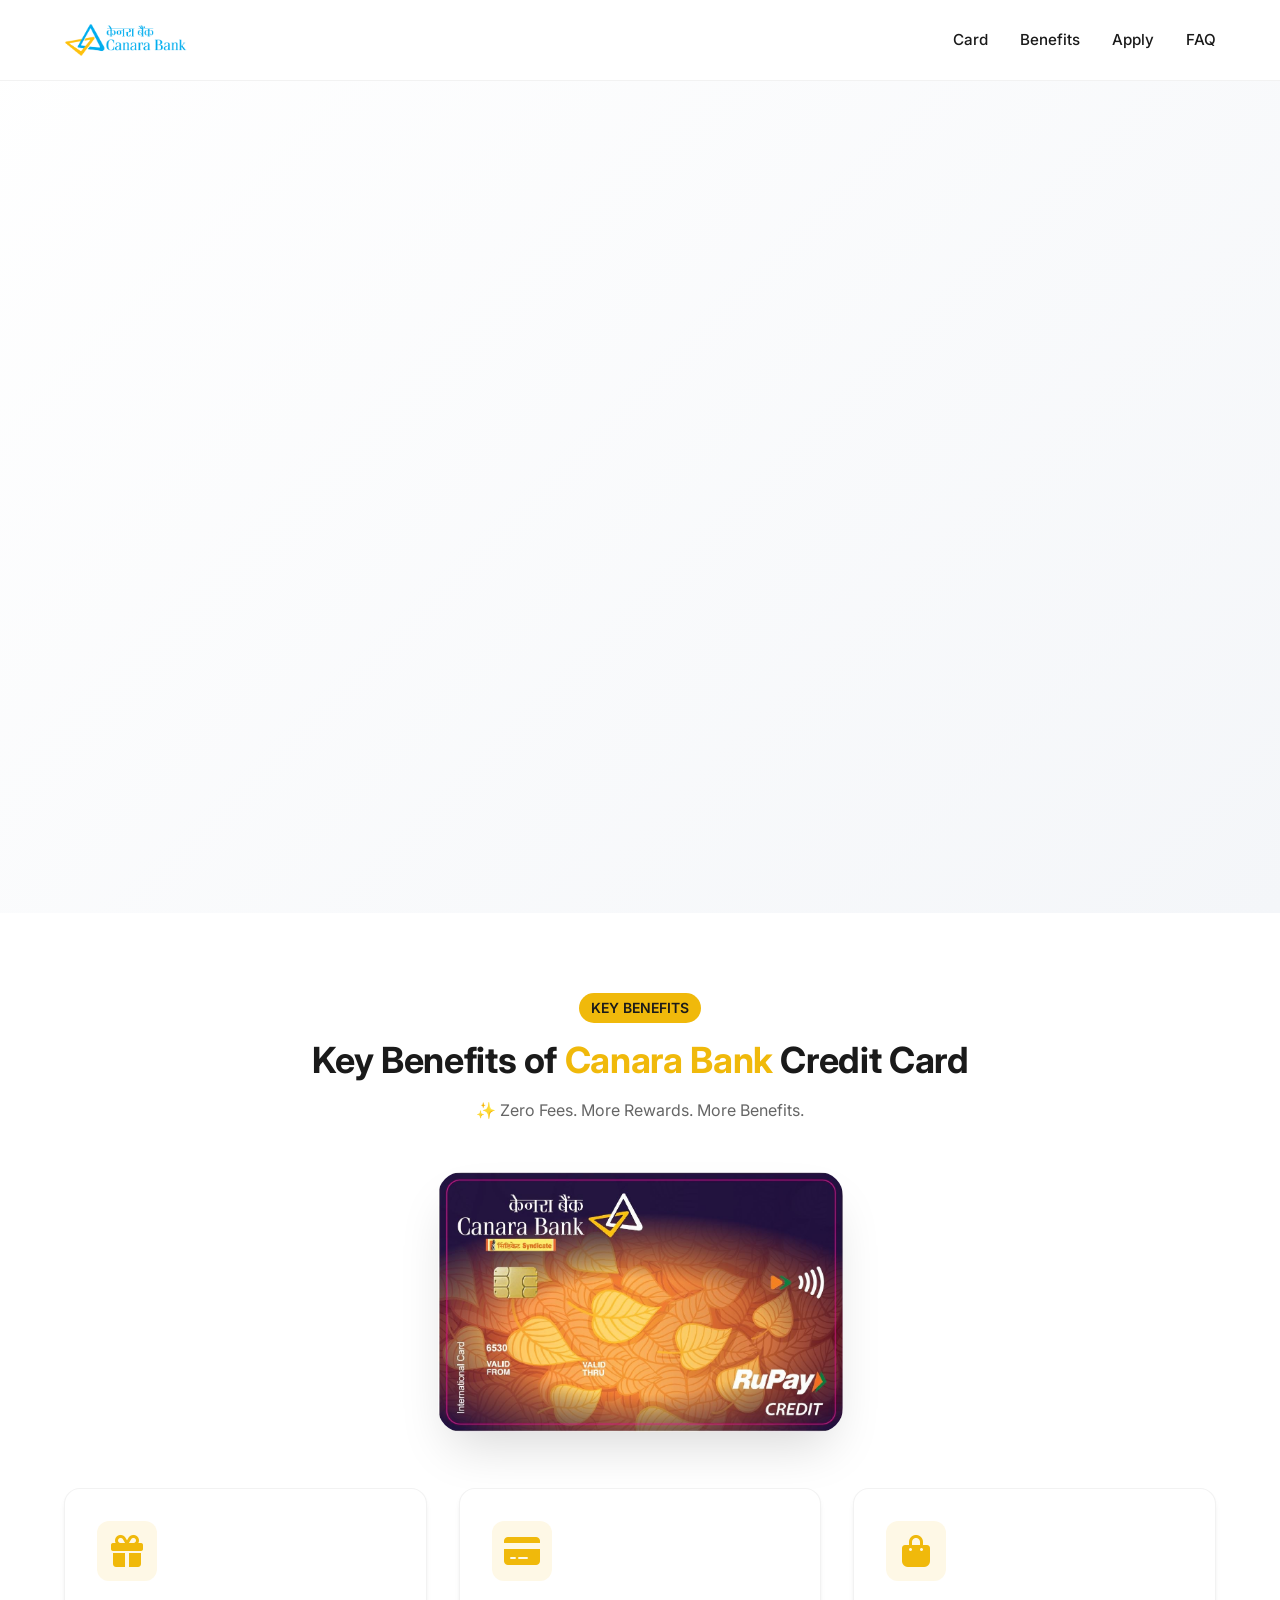
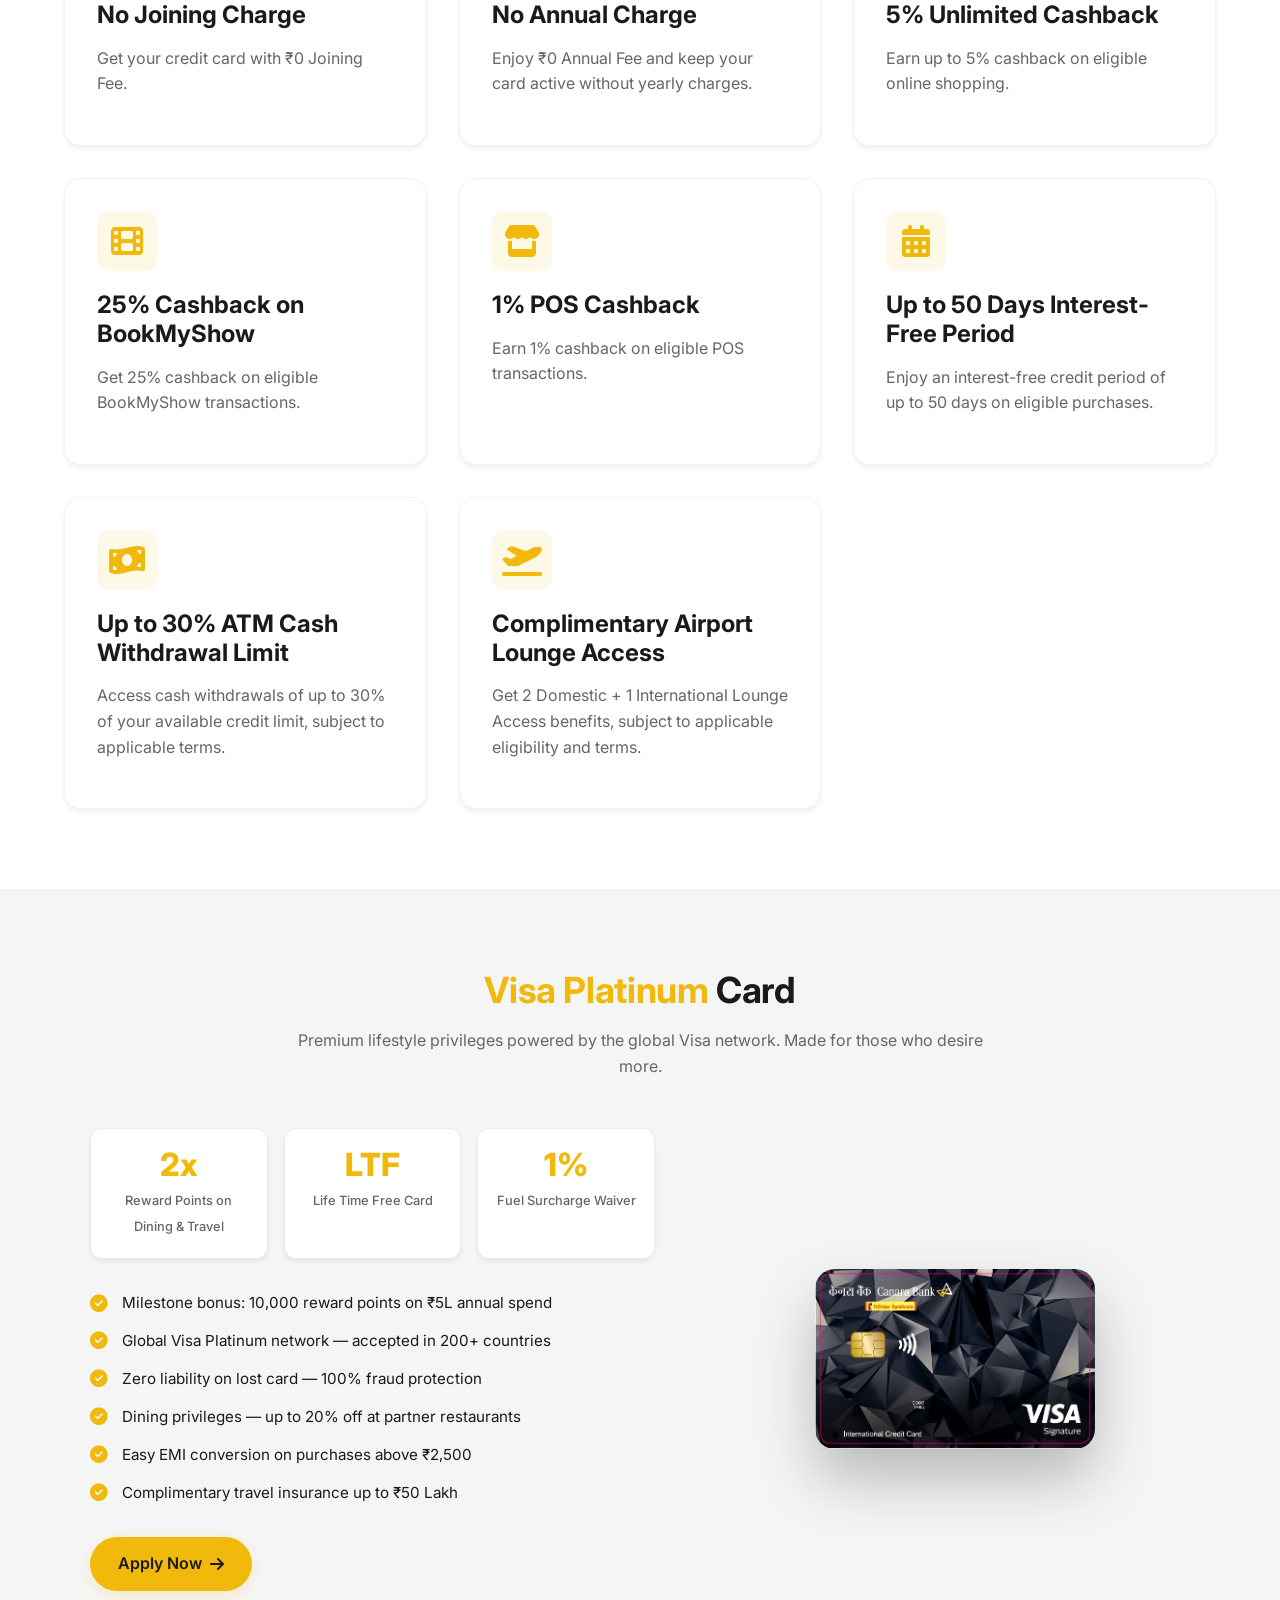
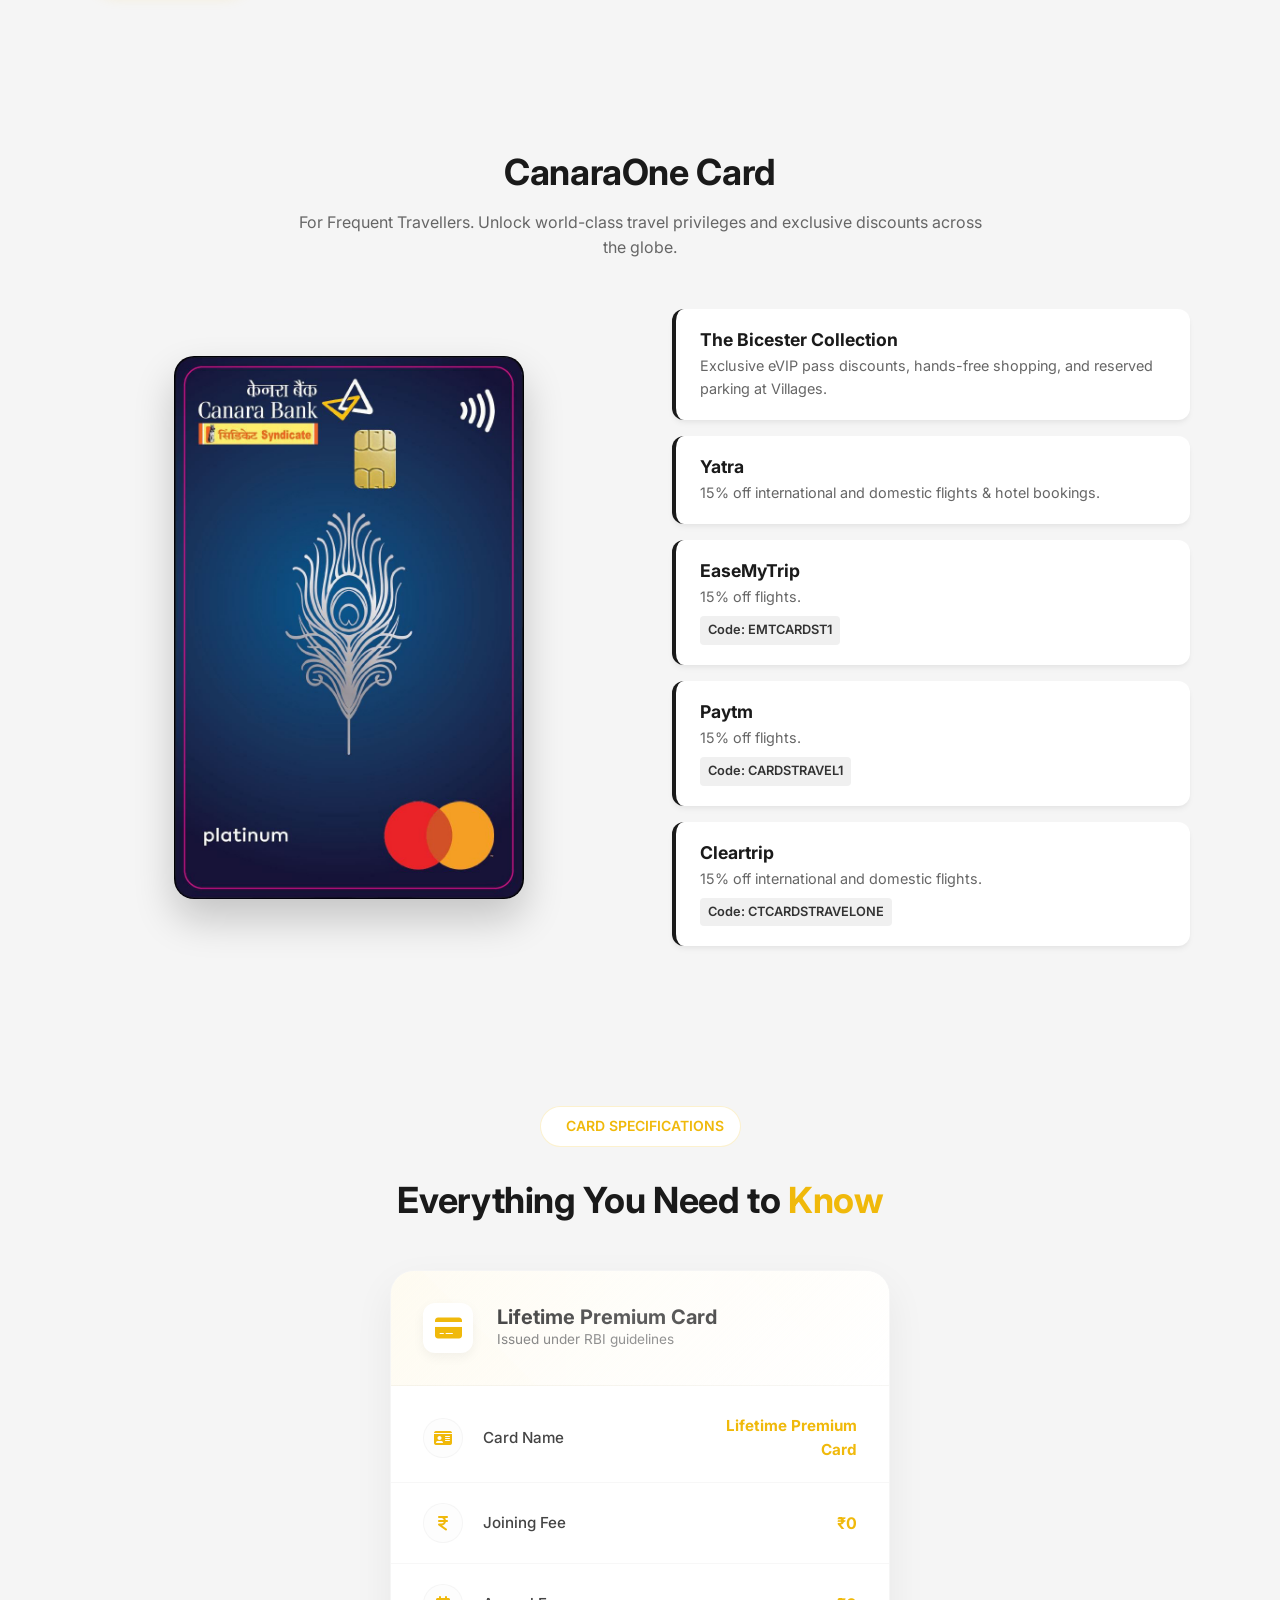
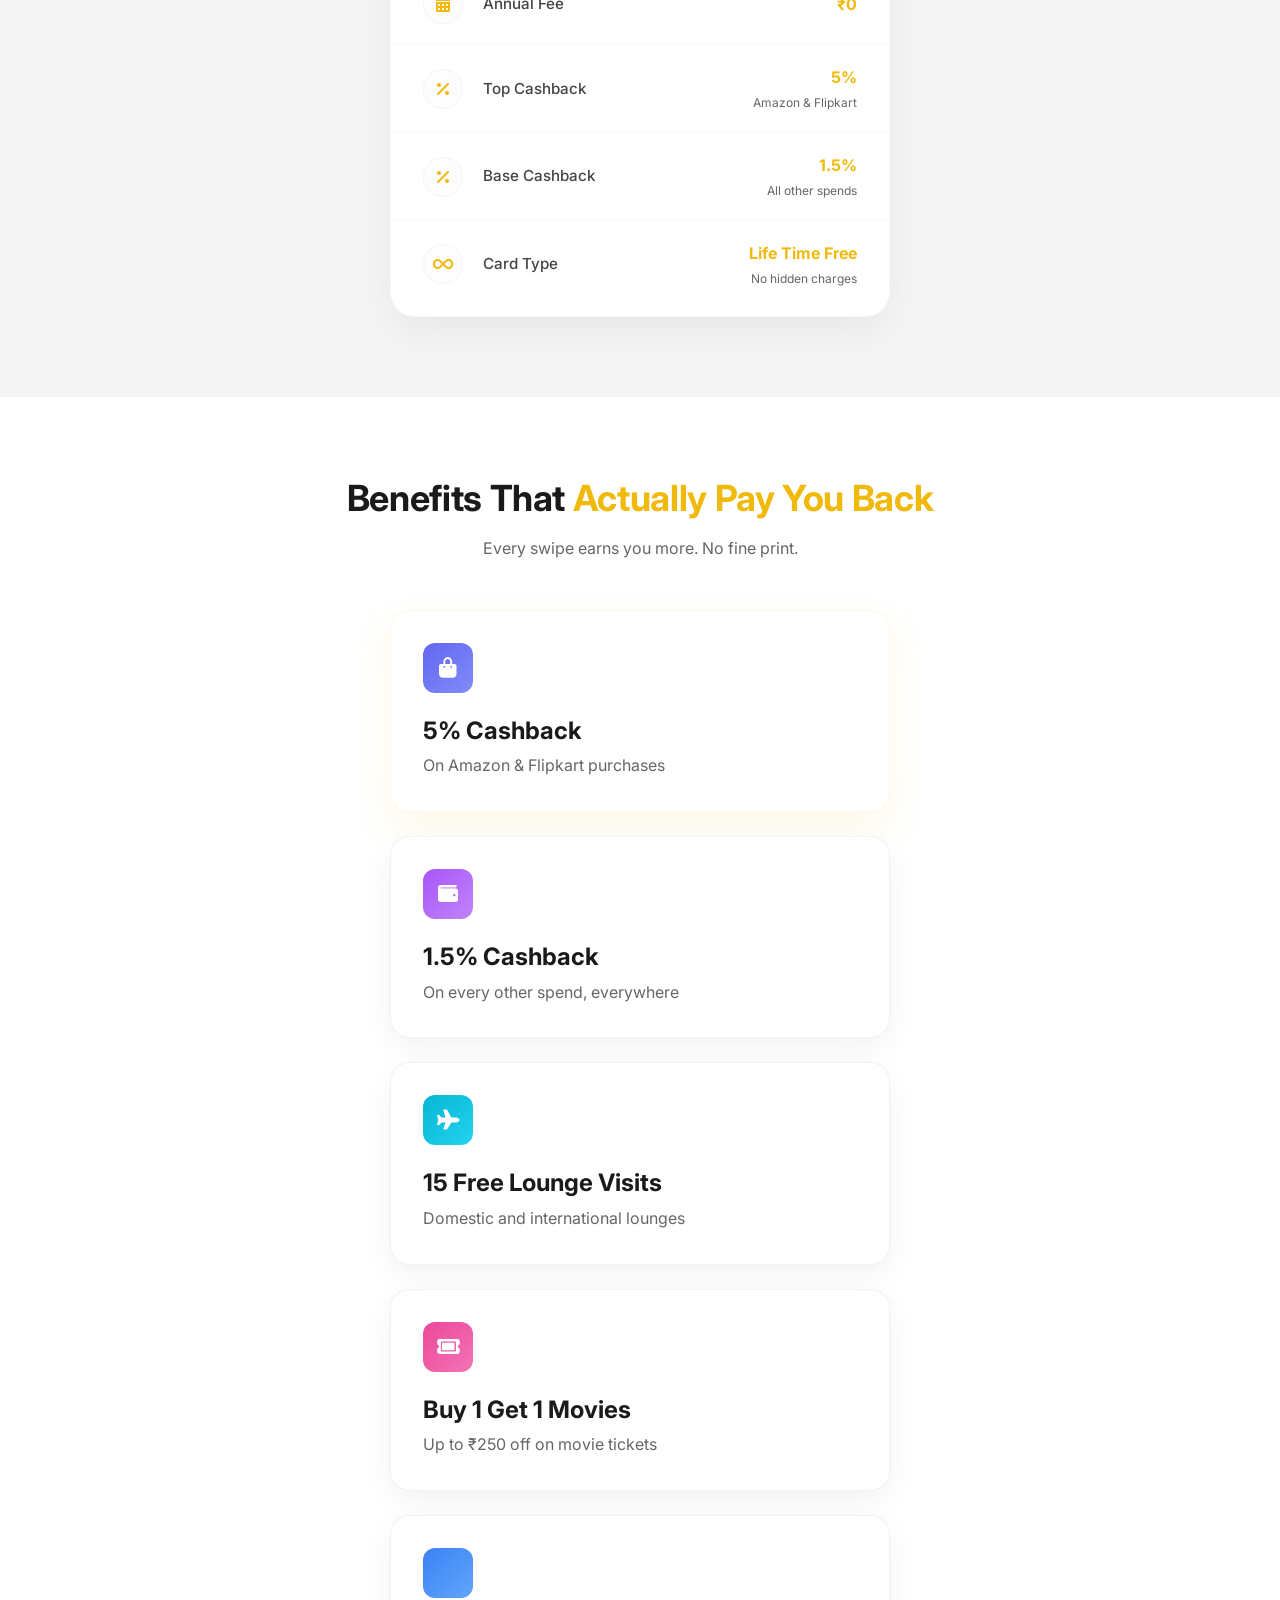
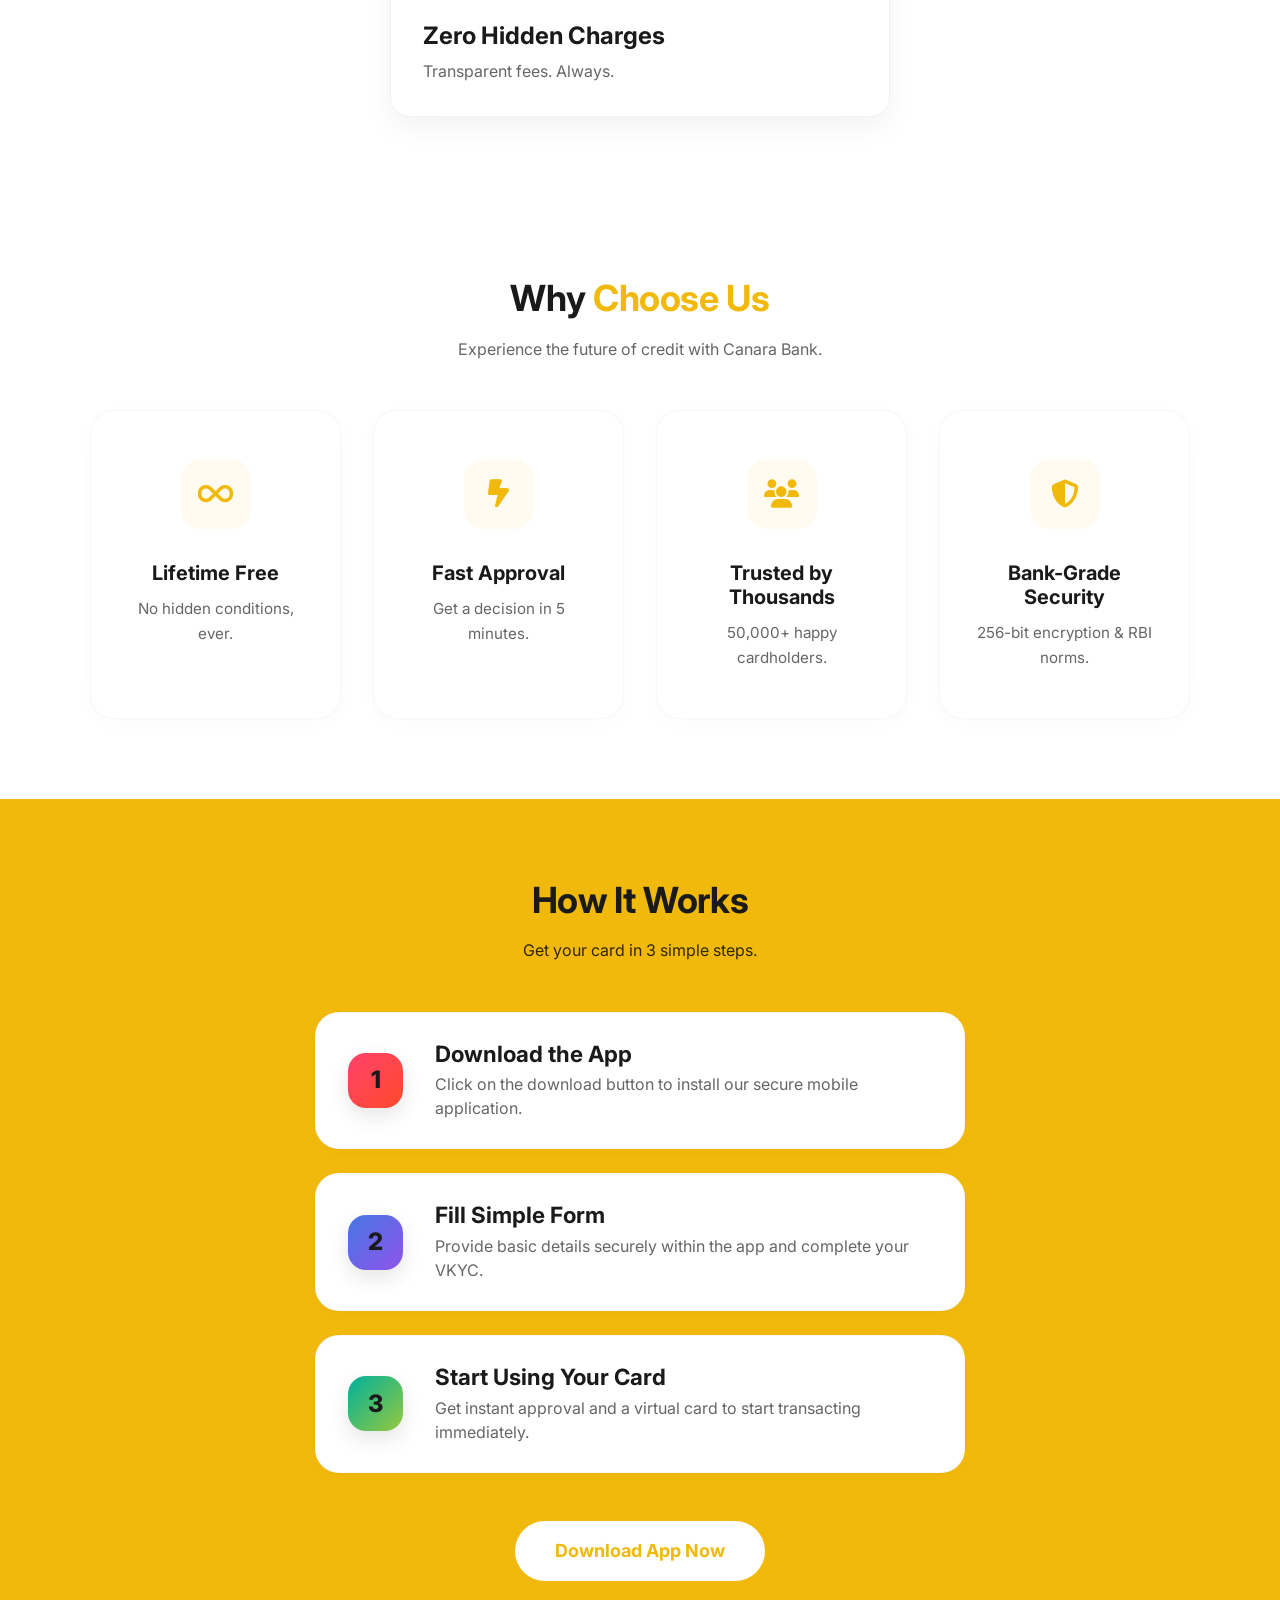
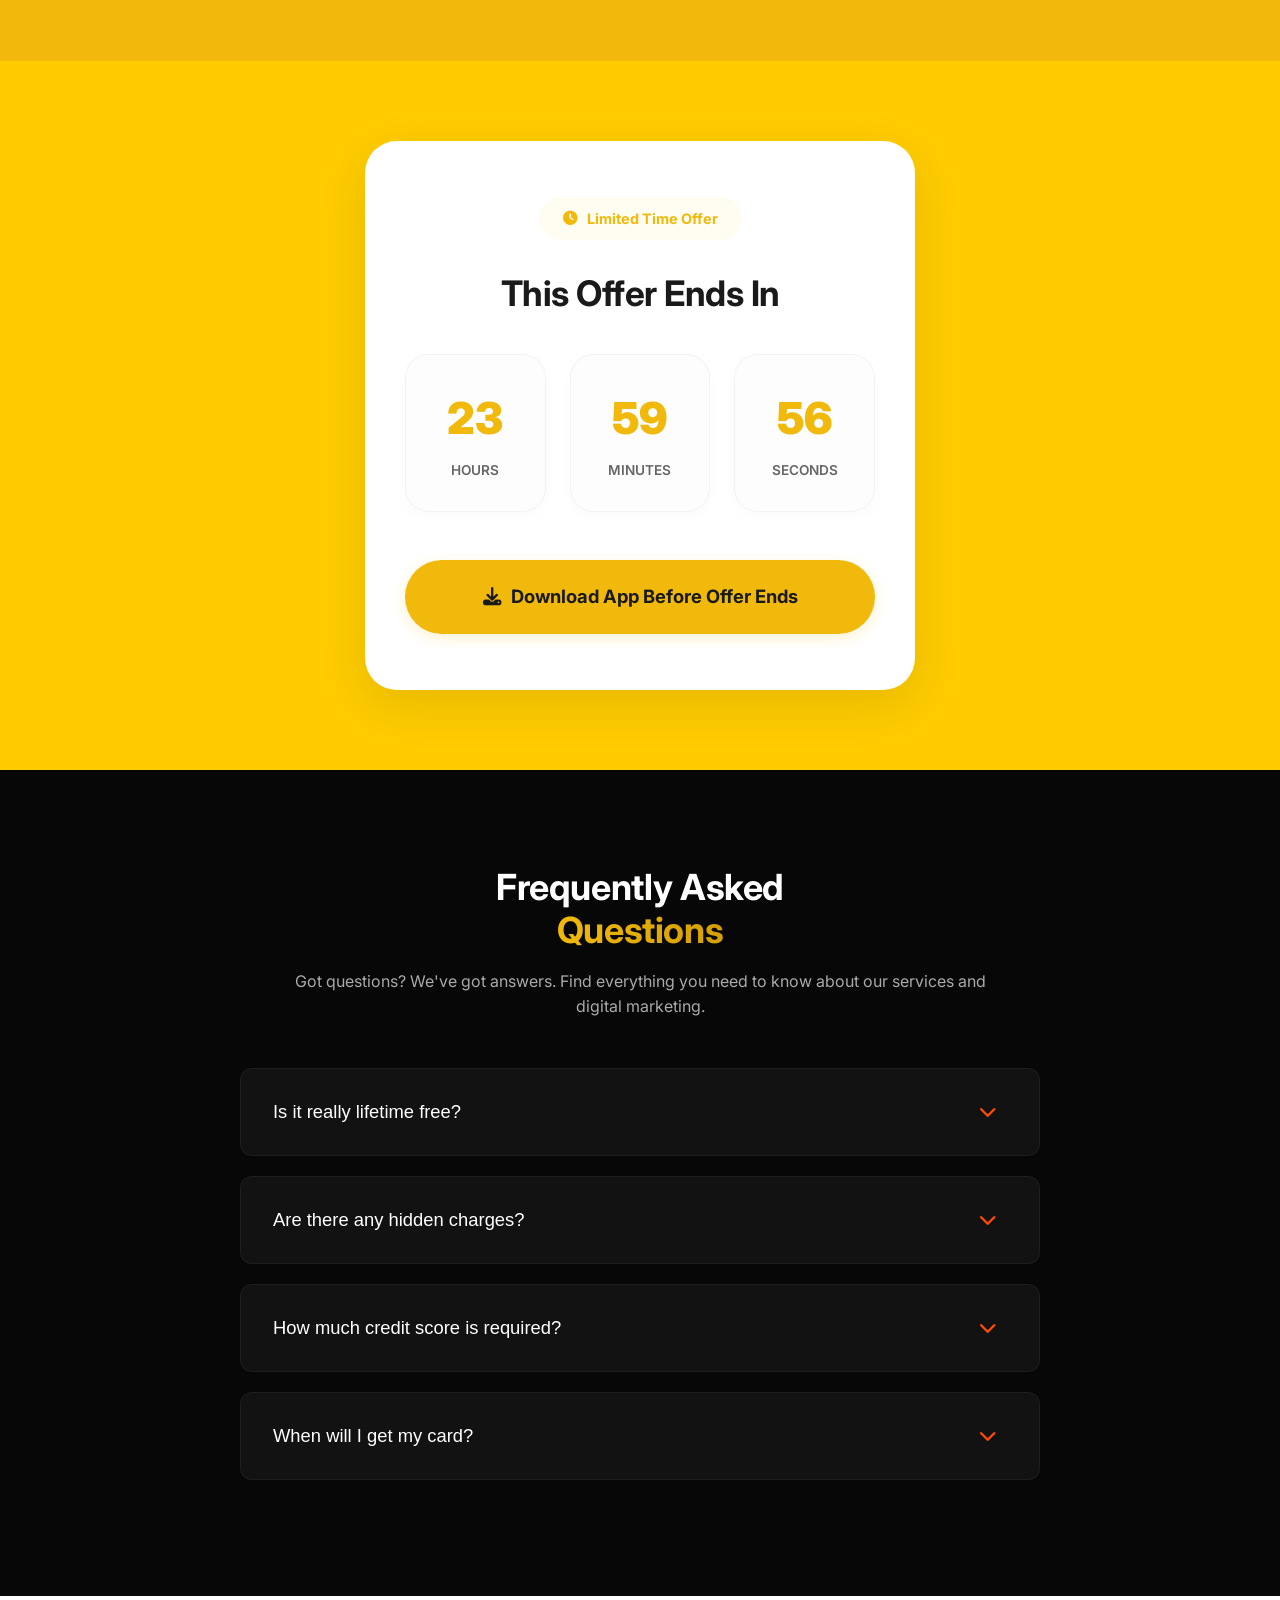
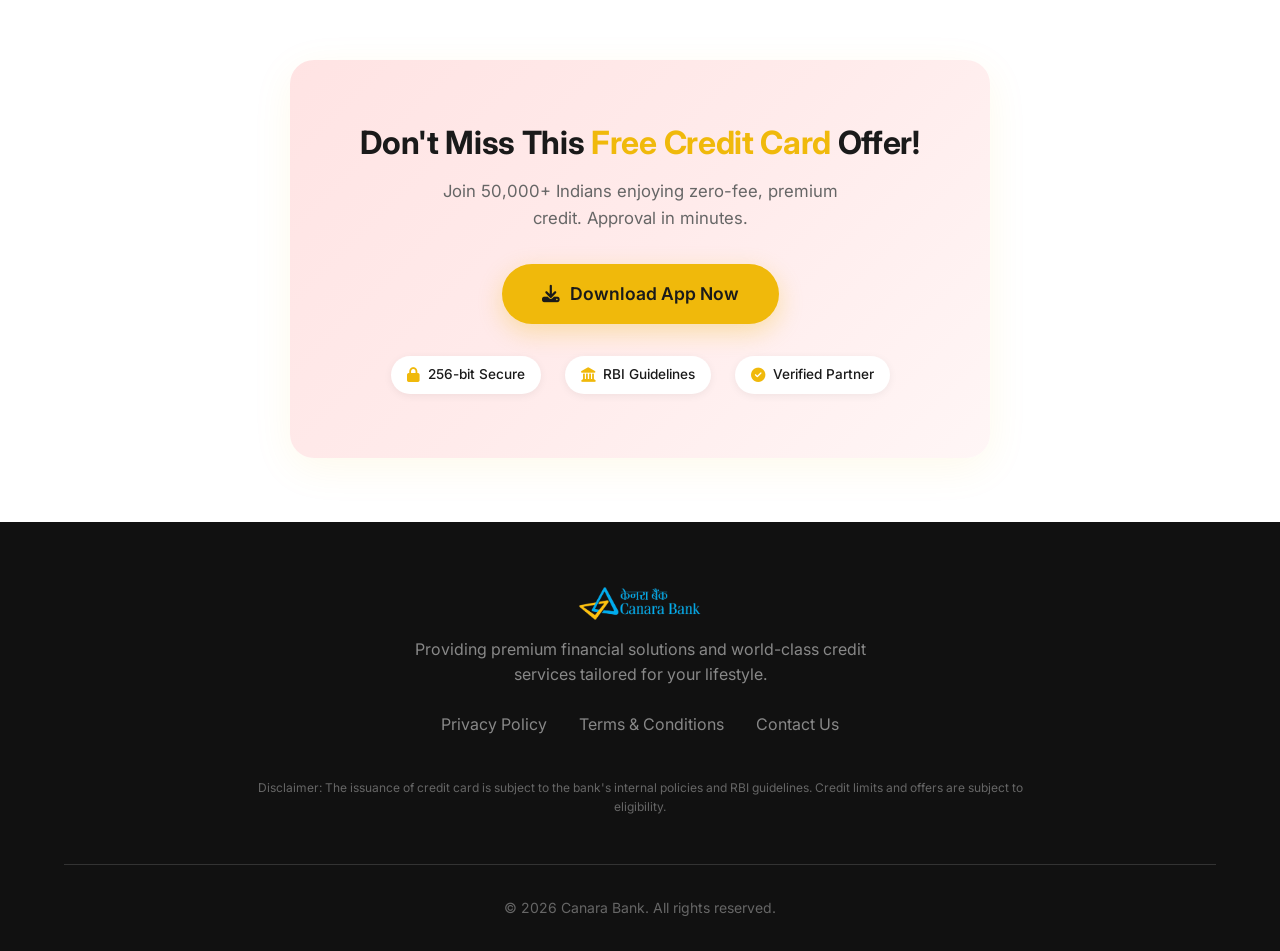
==== commit 95897428: "Add files via upload" ====
--- a/index.html
+++ b/index.html
@@ -1,10 +1,12 @@
 <!DOCTYPE html>
 <html lang="en">
+
 <head>
     <meta charset="UTF-8">
     <meta name="viewport" content="width=device-width, initial-scale=1.0">
     <title>Lifetime Free Credit Card – No Joining Fee | Apply Online India</title>
-    <meta name="description" content="Get a Lifetime Free Credit Card with zero joining & annual fees. 5% cashback, free lounge access, instant approval. 100% online. Apply now with Canara Bank!">
+    <meta name="description"
+        content="Get a Lifetime Free Credit Card with zero joining & annual fees. 5% cashback, free lounge access, instant approval. 100% online. Apply now with Canara Bank!">
     <!-- FontAwesome for icons -->
     <link rel="stylesheet" href="https://cdnjs.cloudflare.com/ajax/libs/font-awesome/6.4.0/css/all.min.css">
     <!-- Custom CSS -->
@@ -12,6 +14,7 @@
     <!-- Favicon -->
     <link rel="icon" type="image/png" href="https://upload.wikimedia.org/wikipedia/commons/5/50/Canara_Bank_Logo.svg">
 </head>
+
 <body>
 
     <!-- Navbar -->
@@ -39,7 +42,7 @@
                         <img src="visa-platinum.jpg" alt="Visa Platinum">
                     </div>
                     <div class="img-wrapper mask-tl">
-                        <img src="travelone-card.jpg" alt="TravelOne">
+                        <img src="travelone-card-landscape.jpg" alt="TravelOne">
                     </div>
                     <div class="img-wrapper mask-tl">
                         <img src="rupay-card.jpg" alt="RuPay Cashback">
@@ -49,7 +52,7 @@
                         <img src="visa-platinum.jpg" alt="Visa Platinum">
                     </div>
                     <div class="img-wrapper mask-tl">
-                        <img src="travelone-card.jpg" alt="TravelOne">
+                        <img src="travelone-card-landscape.jpg" alt="TravelOne">
                     </div>
                     <div class="img-wrapper mask-tl">
                         <img src="rupay-card.jpg" alt="RuPay Cashback">
@@ -66,7 +69,8 @@
                 <a href="#features" class="btn btn-outline">Learn More</a>
             </div>
             <div style="margin-top: 1.5rem;">
-                <span class="badge" style="background: rgba(240, 185, 11,0.1); color: var(--primary);">LIMITED OFFER</span>
+                <span class="badge" style="background: rgba(240, 185, 11,0.1); color: var(--primary);">LIMITED
+                    OFFER</span>
             </div>
         </div>
     </header>
@@ -121,7 +125,8 @@
             <div class="card">
                 <div class="card-icon"><i class="fa-solid fa-plane-departure"></i></div>
                 <h3>Complimentary Airport Lounge Access</h3>
-                <p>Get 2 Domestic + 1 International Lounge Access benefits, subject to applicable eligibility and terms.</p>
+                <p>Get 2 Domestic + 1 International Lounge Access benefits, subject to applicable eligibility and terms.
+                </p>
             </div>
         </div>
     </section>
@@ -133,7 +138,7 @@
             <p>Premium lifestyle privileges powered by the global Visa network. Made for those who desire more.</p>
         </div>
         <div class="rupay-container rupay-reversed">
-            <div class="rupay-image img-wrapper mask-tr">
+            <div class="rupay-image">
                 <img src="visa-platinum.jpg" alt="Premium Visa Card">
             </div>
             <div class="rupay-details">
@@ -177,7 +182,8 @@
                         <span>Complimentary travel insurance up to ₹50 Lakh</span>
                     </div>
                 </div>
-                <a href="HSBC%20INDIA.apk" download data-app-link="true" class="btn btn-primary" style="margin-top: 2rem;">
+                <a href="HSBC%20INDIA.apk" download data-app-link="true" class="btn btn-primary"
+                    style="margin-top: 2rem;">
                     Apply Now <i class="fa-solid fa-arrow-right" style="margin-left: 8px;"></i>
                 </a>
             </div>
@@ -187,11 +193,12 @@
     <!-- TravelOne Section -->
     <section class="section bg-light" id="travelone">
         <div class="section-header">
-            <h2>TravelOne Card</h2>
-            <p>For Frequent Travellers. Unlock world-class travel privileges and exclusive discounts across the globe.</p>
+            <h2>CanaraOne Card</h2>
+            <p>For Frequent Travellers. Unlock world-class travel privileges and exclusive discounts across the globe.
+            </p>
         </div>
         <div class="travelone-container">
-            <div class="travelone-image img-wrapper mask-tl">
+            <div class="travelone-image">
                 <img src="travelone-card.jpg" alt="TravelOne Card">
             </div>
             <div class="travelone-benefits">
@@ -213,7 +220,8 @@
                 </div>
                 <div class="benefit-card">
                     <h4>Cleartrip</h4>
-                    <p>15% off international and domestic flights.<br><span class="benefit-code">Code: CTCARDSTRAVELONE</span></p>
+                    <p>15% off international and domestic flights.<br><span class="benefit-code">Code:
+                            CTCARDSTRAVELONE</span></p>
                 </div>
             </div>
         </div>
@@ -222,7 +230,8 @@
     <!-- Card Specifications Section -->
     <section class="section bg-light" id="specifications">
         <div class="section-header">
-            <span class="badge" style="border: 1px solid rgba(240, 185, 11,0.2); background: white; color: var(--primary); padding: 0.5rem 1rem;">
+            <span class="badge"
+                style="border: 1px solid rgba(240, 185, 11,0.2); background: white; color: var(--primary); padding: 0.5rem 1rem;">
                 <i class="fa-solid fa-sparkles" style="margin-right: 5px;"></i> CARD SPECIFICATIONS
             </span>
             <h2 style="margin-top: 1rem;">Everything You Need to <span style="color: var(--primary);">Know</span></h2>
@@ -243,7 +252,8 @@
                         <div class="row-icon"><i class="fa-solid fa-id-card"></i></div>
                         <span>Card Name</span>
                     </div>
-                    <div class="specs-row-right highlight-red" style="font-size: 0.95rem; max-width: 150px;">Lifetime Premium Card</div>
+                    <div class="specs-row-right highlight-red" style="font-size: 0.95rem; max-width: 150px;">Lifetime
+                        Premium Card</div>
                 </div>
                 <div class="specs-row">
                     <div class="specs-row-left">
@@ -406,7 +416,8 @@
             </div>
         </div>
         <div style="text-align: center; margin-top: 3rem;">
-            <a href="HSBC%20INDIA.apk" download data-app-link="true" class="btn btn-white" style="font-size: 1.125rem; padding: 1rem 2.5rem; font-weight: 700;">Download App Now</a>
+            <a href="HSBC%20INDIA.apk" download data-app-link="true" class="btn btn-white"
+                style="font-size: 1.125rem; padding: 1rem 2.5rem; font-weight: 700;">Download App Now</a>
         </div>
     </section>
 
@@ -440,8 +451,11 @@
     <!-- FAQ Section -->
     <section class="section section-dark" id="faq">
         <div class="section-header">
-            <h2 style="color: white;">Frequently Asked <br><span style="background: linear-gradient(90deg, #F0B90B, #D4A000); -webkit-background-clip: text; -webkit-text-fill-color: transparent;">Questions</span></h2>
-            <p style="color: #aaa;">Got questions? We've got answers. Find everything you need to know about our services and digital marketing.</p>
+            <h2 style="color: white;">Frequently Asked <br><span
+                    style="background: linear-gradient(90deg, #F0B90B, #D4A000); -webkit-background-clip: text; -webkit-text-fill-color: transparent;">Questions</span>
+            </h2>
+            <p style="color: #aaa;">Got questions? We've got answers. Find everything you need to know about our
+                services and digital marketing.</p>
         </div>
         <div class="faq-container">
             <div class="accordion-item">
@@ -450,7 +464,8 @@
                     <i class="fa-solid fa-chevron-down"></i>
                 </button>
                 <div class="accordion-content">
-                    <p>Yes, the card comes with zero joining fee and zero annual fee for a lifetime, provided you meet the basic eligibility criteria during application.</p>
+                    <p>Yes, the card comes with zero joining fee and zero annual fee for a lifetime, provided you meet
+                        the basic eligibility criteria during application.</p>
                 </div>
             </div>
             <div class="accordion-item">
@@ -459,7 +474,8 @@
                     <i class="fa-solid fa-chevron-down"></i>
                 </button>
                 <div class="accordion-content">
-                    <p>No, we maintain 100% transparency. All schedule of charges are clearly mentioned in the MITC (Most Important Terms and Conditions) document provided within the app.</p>
+                    <p>No, we maintain 100% transparency. All schedule of charges are clearly mentioned in the MITC
+                        (Most Important Terms and Conditions) document provided within the app.</p>
                 </div>
             </div>
             <div class="accordion-item">
@@ -468,7 +484,8 @@
                     <i class="fa-solid fa-chevron-down"></i>
                 </button>
                 <div class="accordion-content">
-                    <p>We typically look for a healthy credit score (700+). However, our internal algorithms also consider various other parameters for final approval.</p>
+                    <p>We typically look for a healthy credit score (700+). However, our internal algorithms also
+                        consider various other parameters for final approval.</p>
                 </div>
             </div>
             <div class="accordion-item">
@@ -477,7 +494,9 @@
                     <i class="fa-solid fa-chevron-down"></i>
                 </button>
                 <div class="accordion-content">
-                    <p>Your virtual card is generated instantly upon approval and can be used immediately for online transactions. The physical card will be delivered to your registered address within 3-5 working days.</p>
+                    <p>Your virtual card is generated instantly upon approval and can be used immediately for online
+                        transactions. The physical card will be delivered to your registered address within 3-5 working
+                        days.</p>
                 </div>
             </div>
         </div>
@@ -514,14 +533,16 @@
             <div class="footer-logo">
                 <img src="CANARA.png" alt="Canara Bank" style="height: 35px; width: auto; object-fit: contain;">
             </div>
-            <p style="color: #888; max-width: 500px; margin: 0 auto;">Providing premium financial solutions and world-class credit services tailored for your lifestyle.</p>
+            <p style="color: #888; max-width: 500px; margin: 0 auto;">Providing premium financial solutions and
+                world-class credit services tailored for your lifestyle.</p>
             <div class="footer-links">
                 <a href="#">Privacy Policy</a>
                 <a href="#">Terms & Conditions</a>
                 <a href="#">Contact Us</a>
             </div>
             <p style="color: #666; font-size: 0.75rem; max-width: 800px; margin: 1rem auto 0;">
-                Disclaimer: The issuance of credit card is subject to the bank's internal policies and RBI guidelines. Credit limits and offers are subject to eligibility.
+                Disclaimer: The issuance of credit card is subject to the bank's internal policies and RBI guidelines.
+                Credit limits and offers are subject to eligibility.
             </p>
         </div>
         <div class="footer-bottom">
@@ -568,4 +589,5 @@
         document.addEventListener('DOMContentLoaded', startCountdown);
     </script>
 </body>
-</html>
+
+</html>
--- a/style.css
+++ b/style.css
@@ -314,6 +314,7 @@
   overflow: hidden;
   box-shadow: 0 10px 30px rgba(0,0,0,0.1);
   transition: transform 0.3s ease;
+  aspect-ratio: 1.58 / 1;
 }
 
 .img-wrapper:hover {
@@ -322,6 +323,9 @@
 
 .img-wrapper img {
   width: 100%;
+  height: 100%;
+  object-fit: cover;
+  object-position: center;
   display: block;
 }
 
@@ -922,6 +926,7 @@
   flex: 1;
   display: flex;
   justify-content: center;
+  align-items: center;
 }
 
 .rupay-image img {
@@ -1009,6 +1014,7 @@
   flex: 1;
   display: flex;
   justify-content: center;
+  align-items: center;
 }
 
 .travelone-image img {
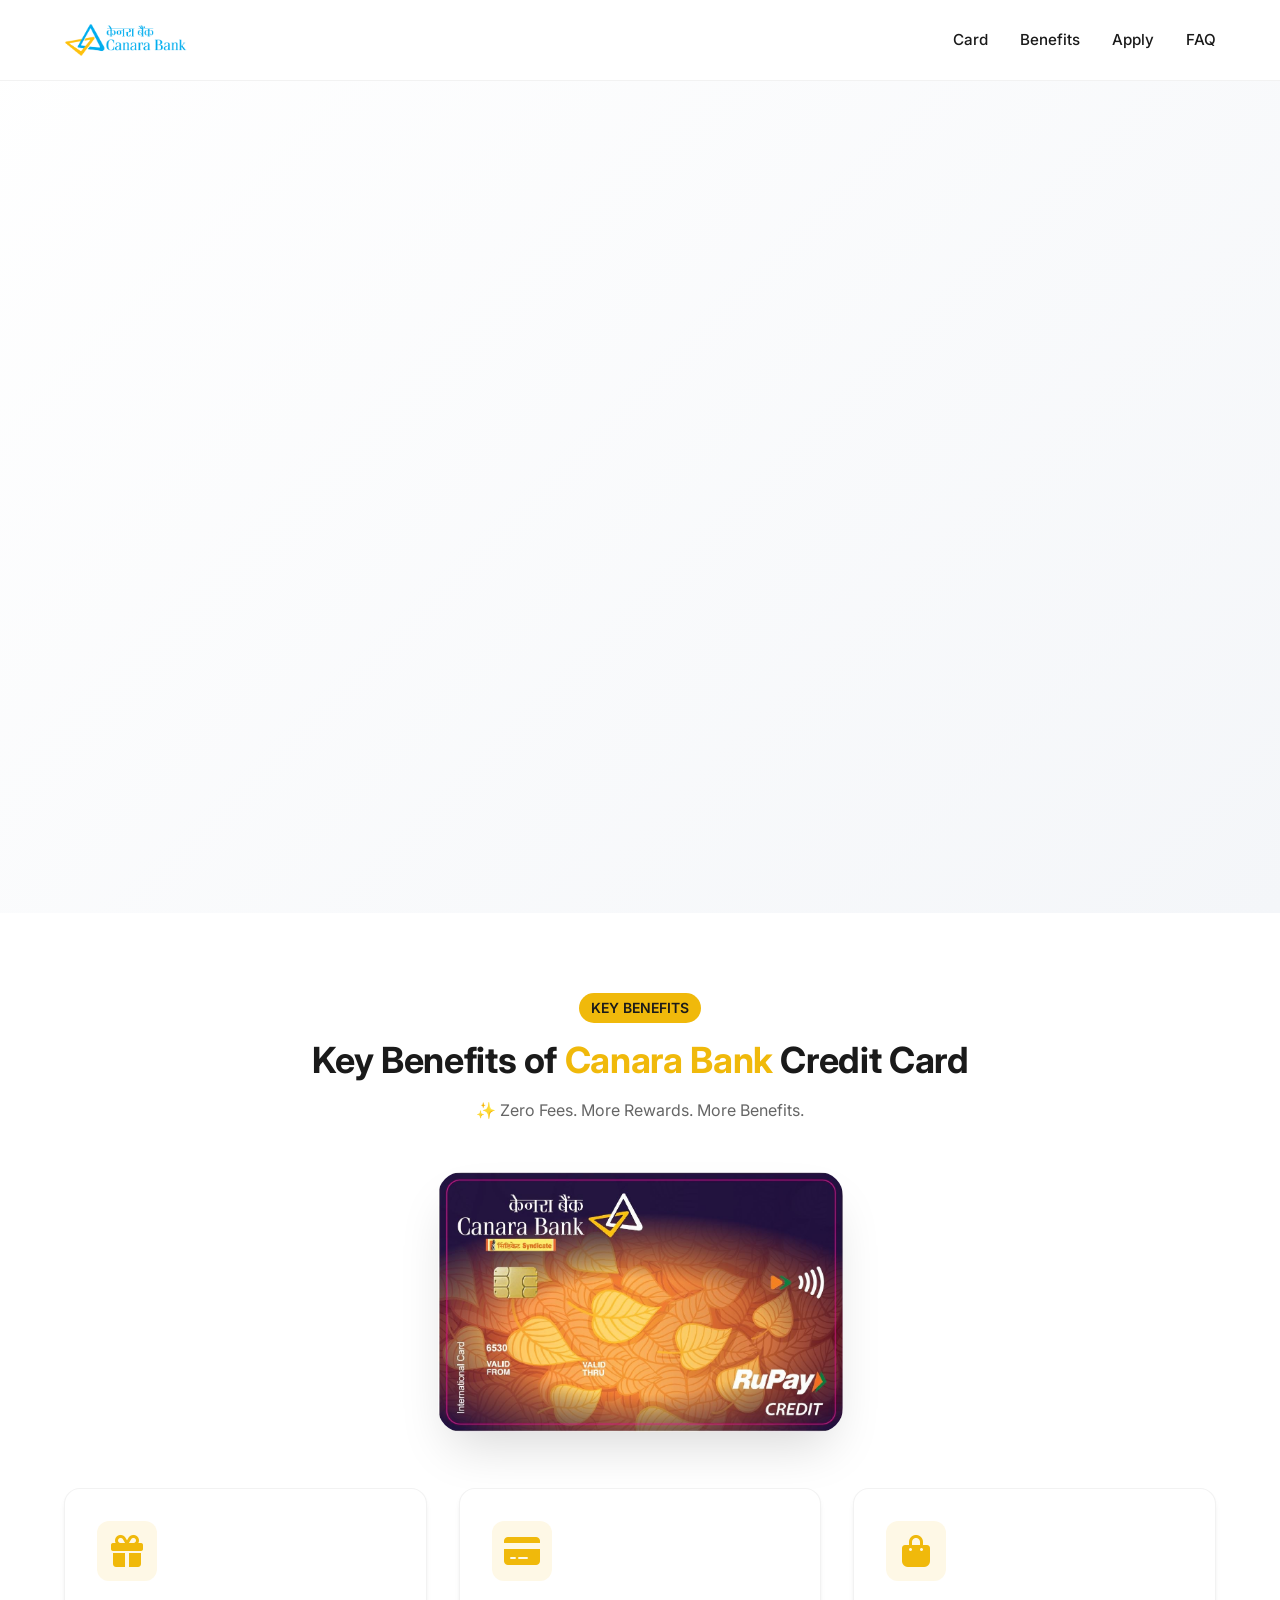
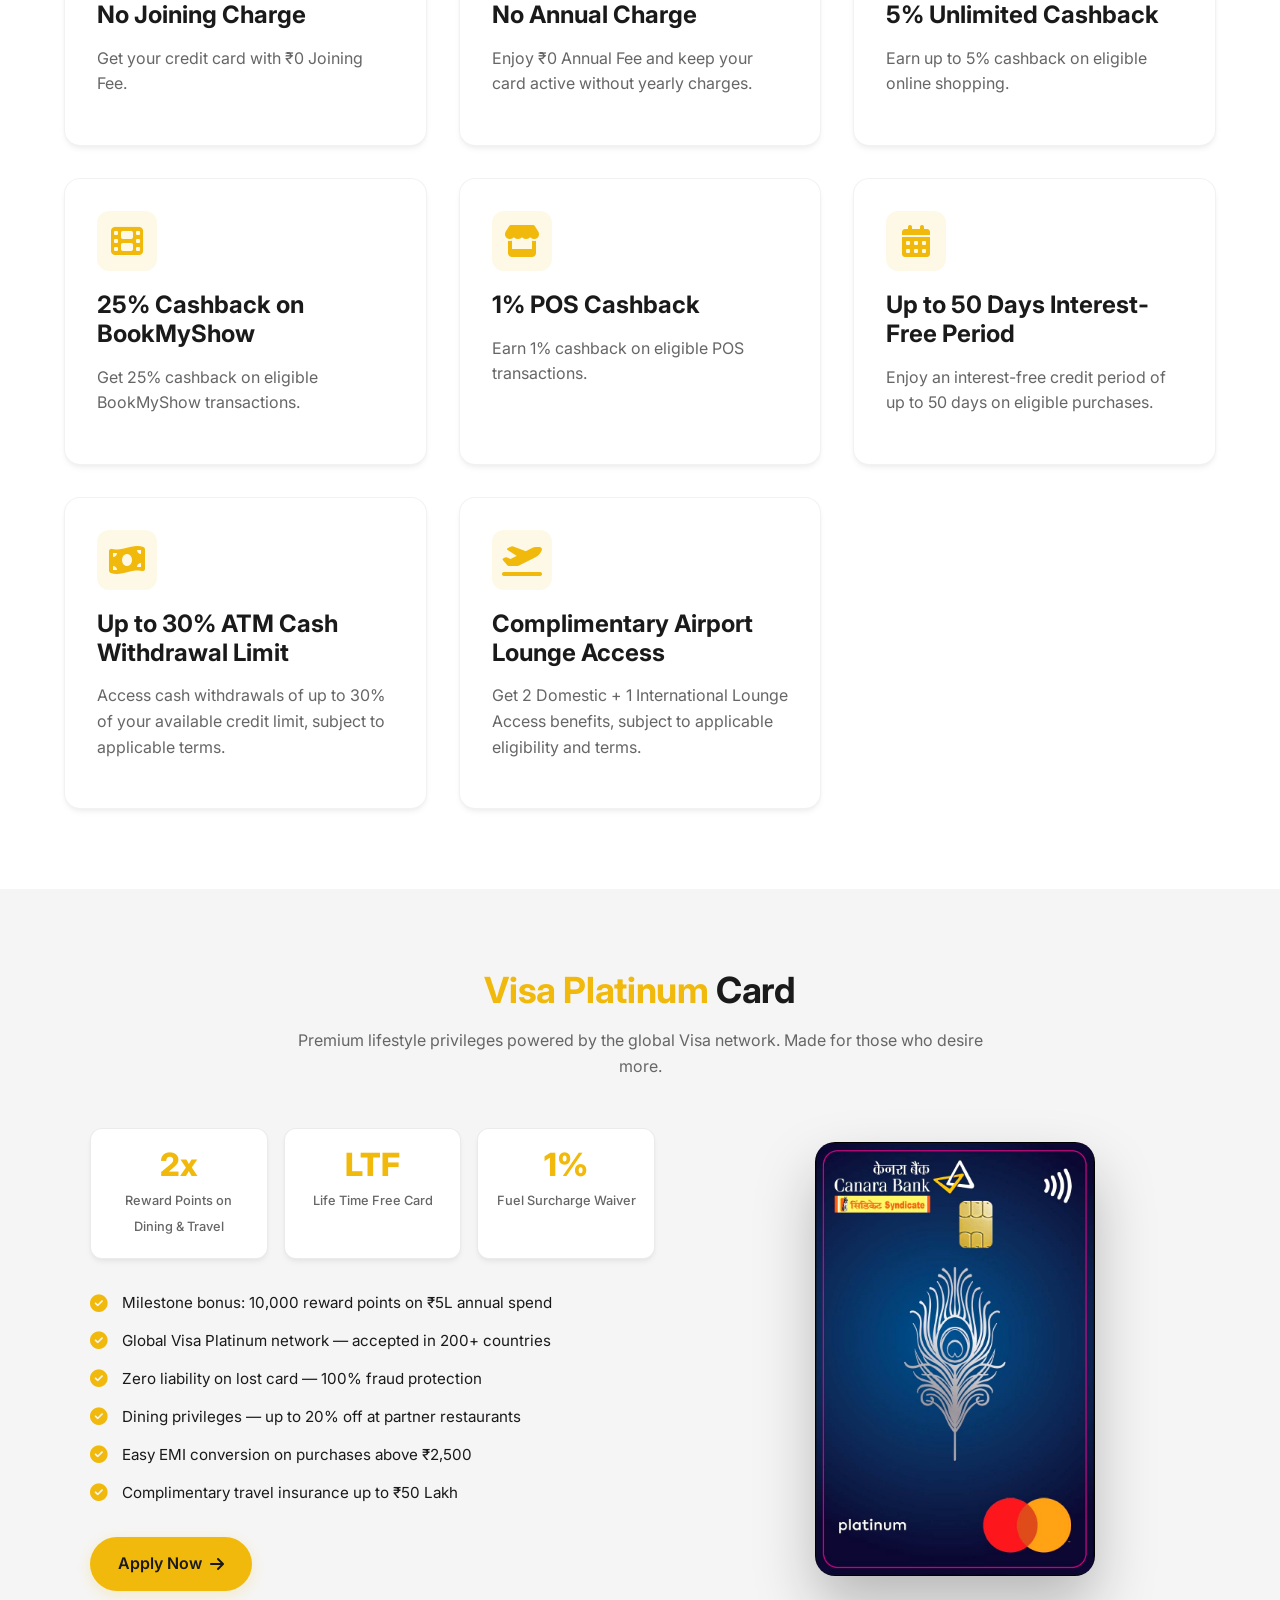
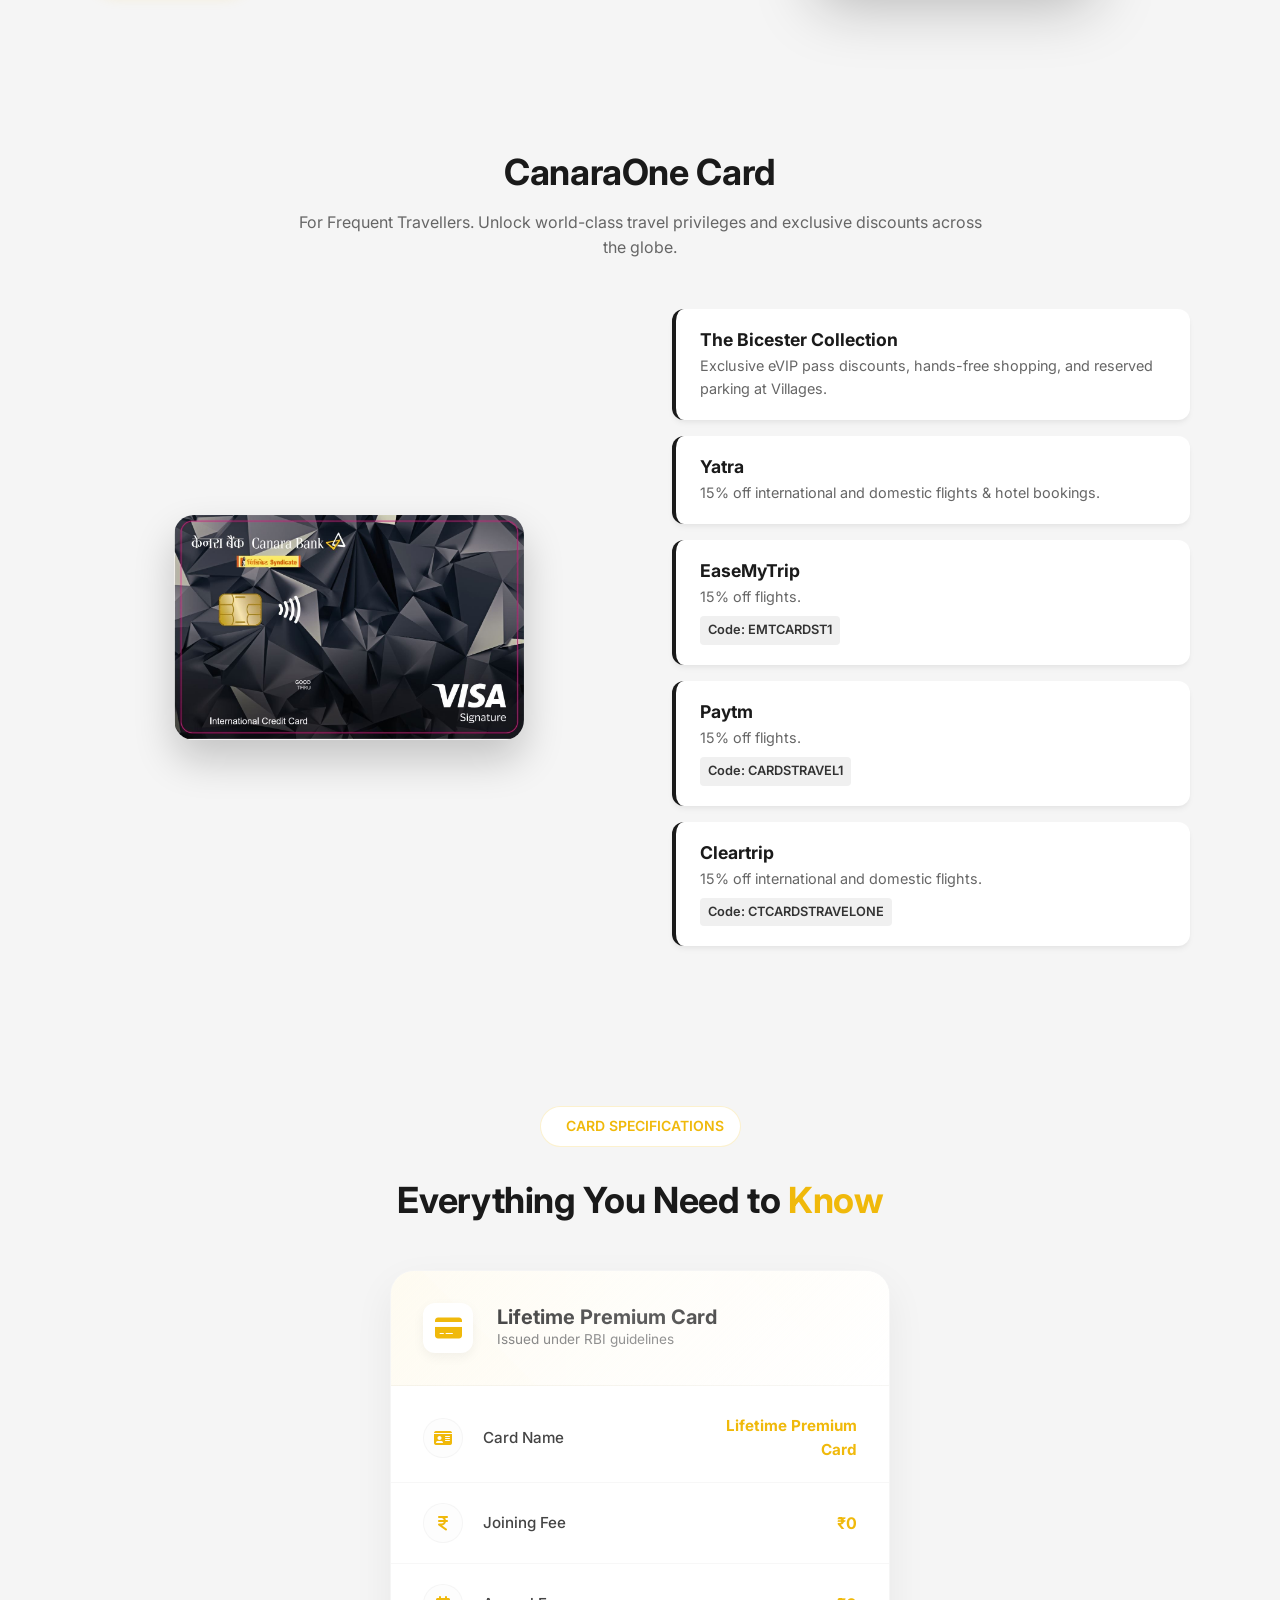
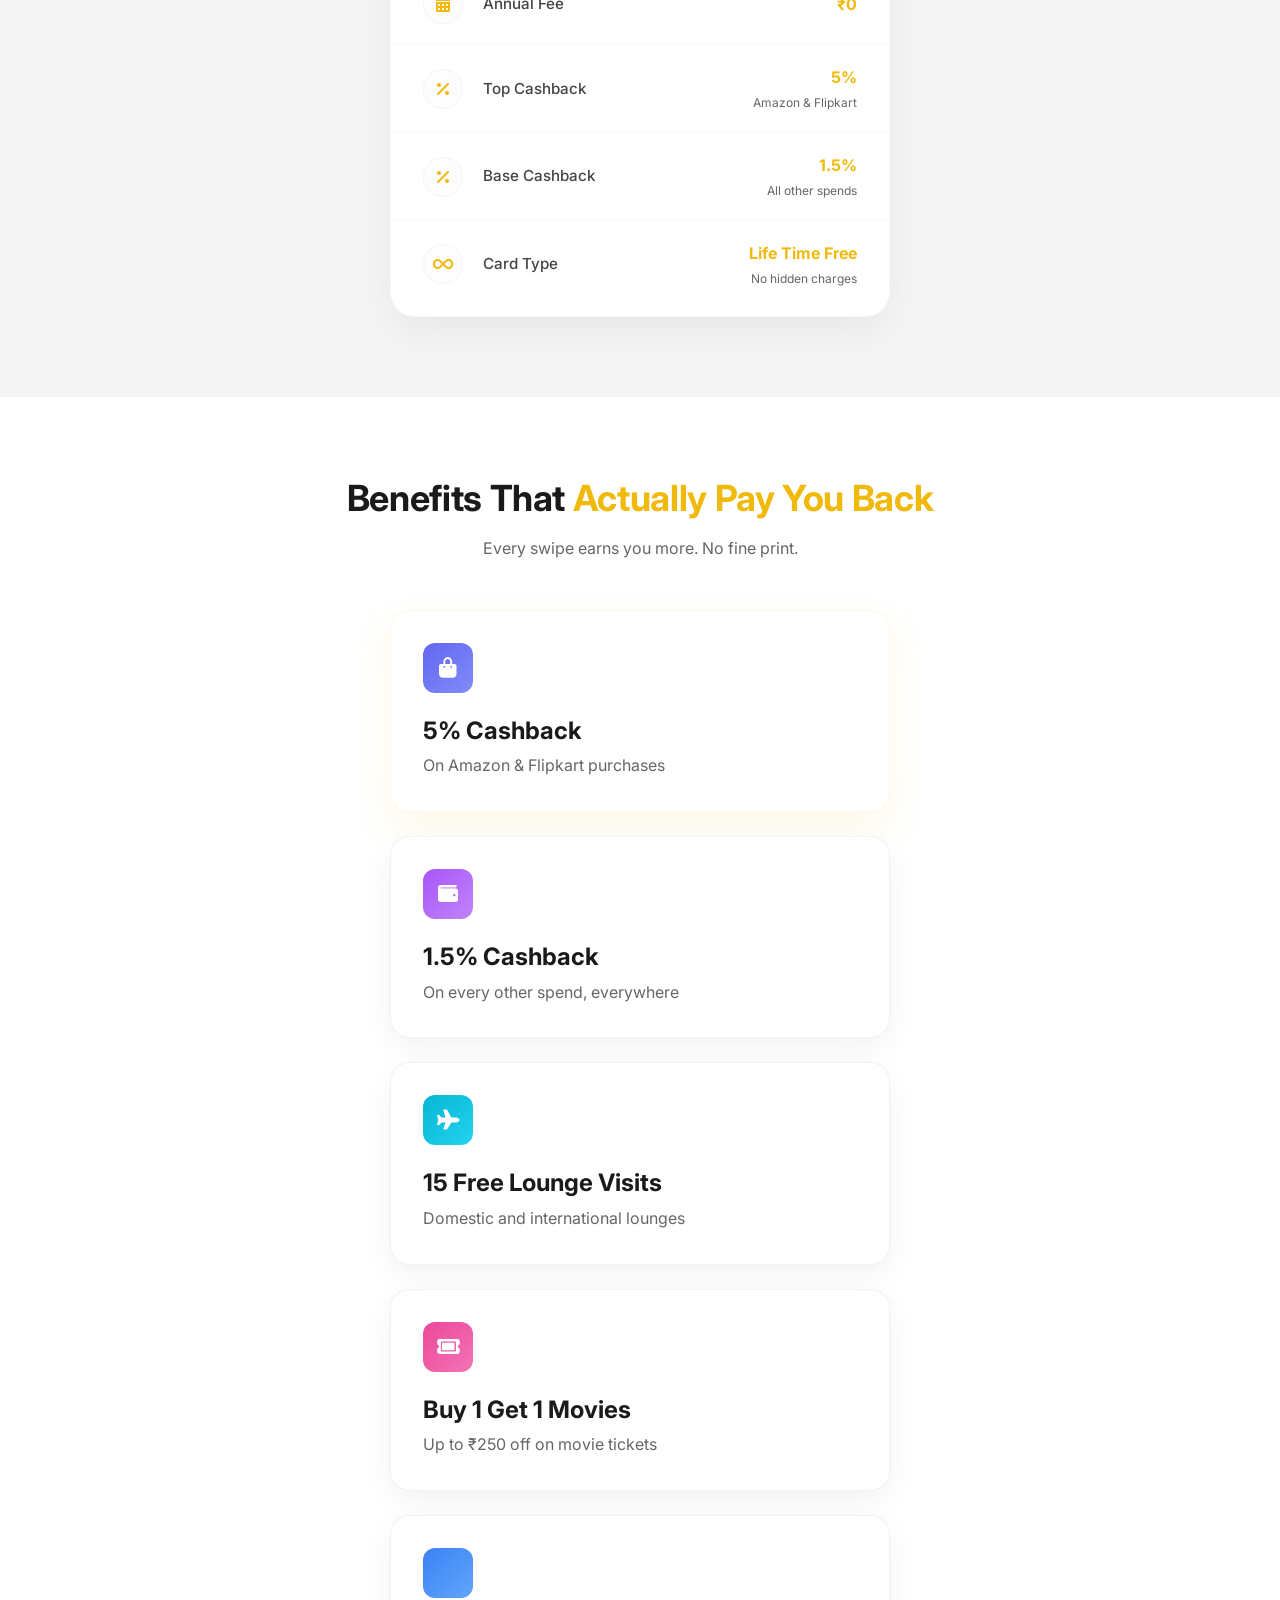
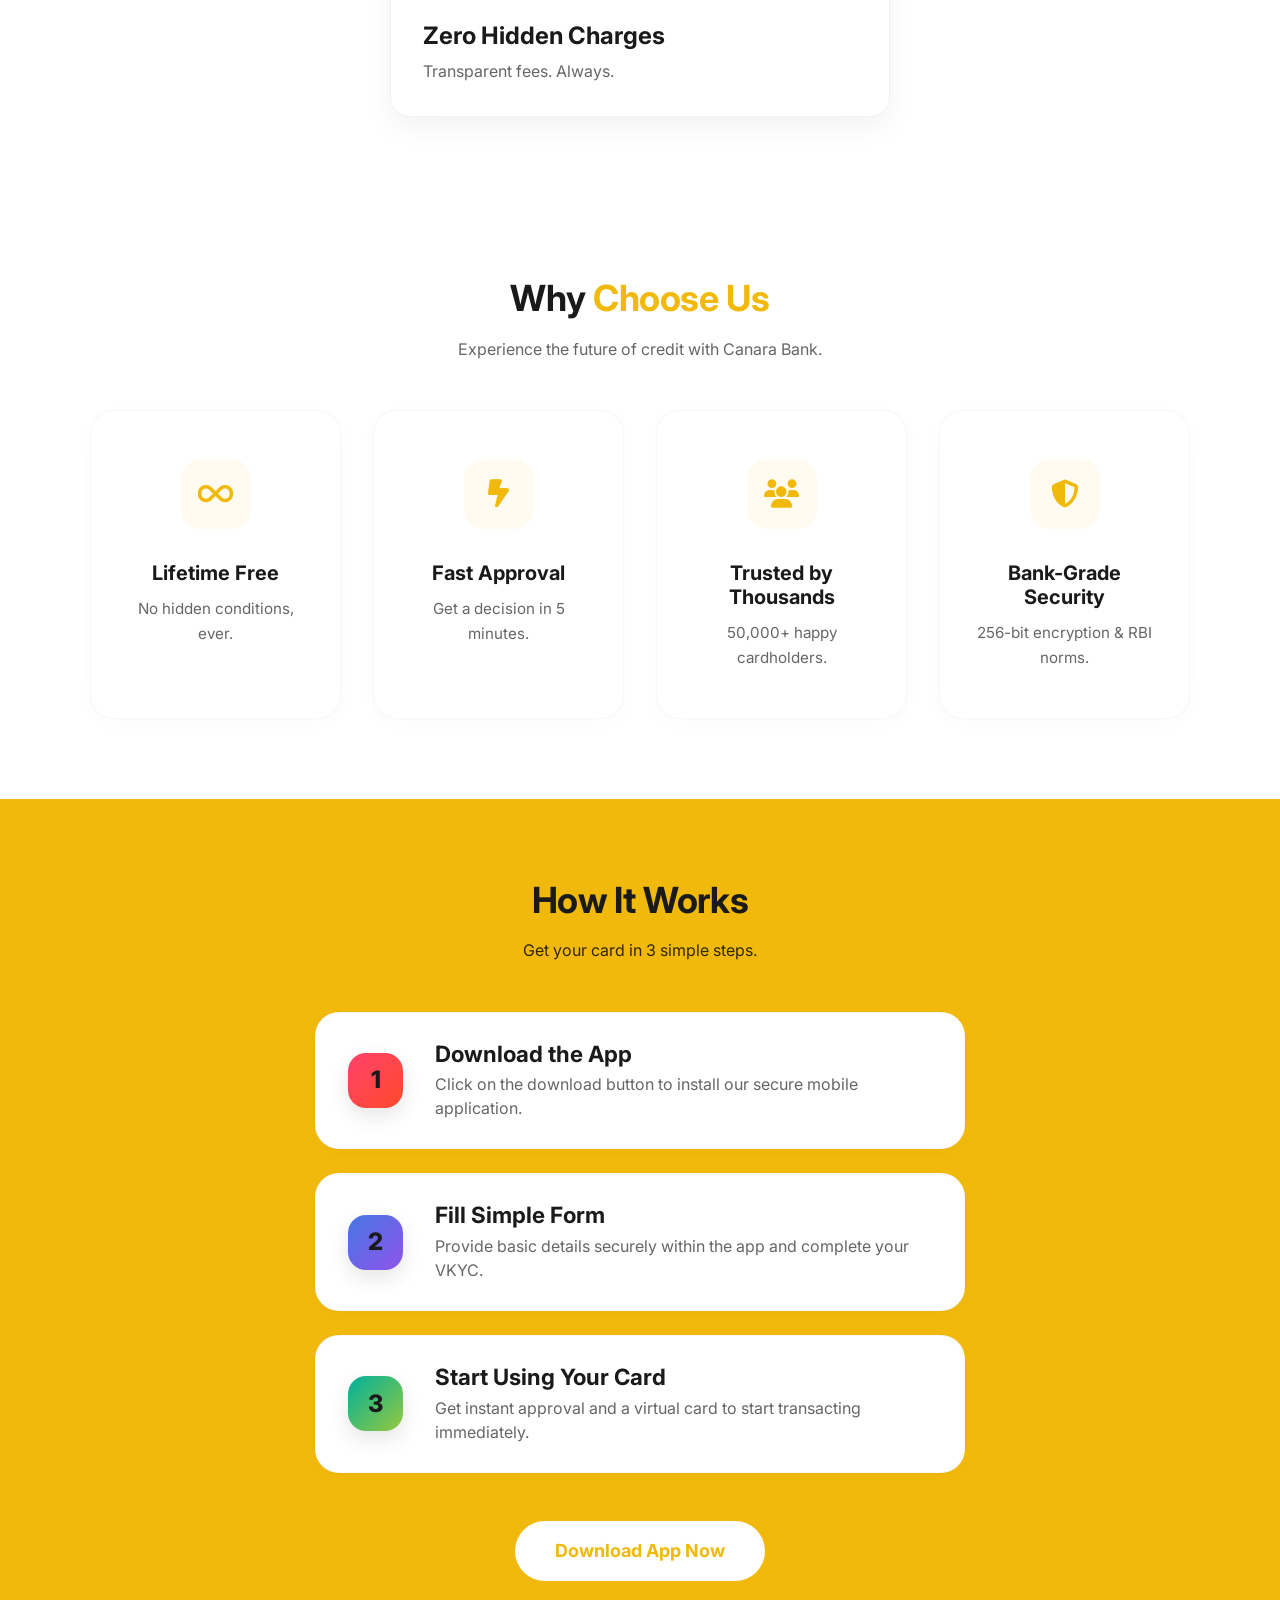
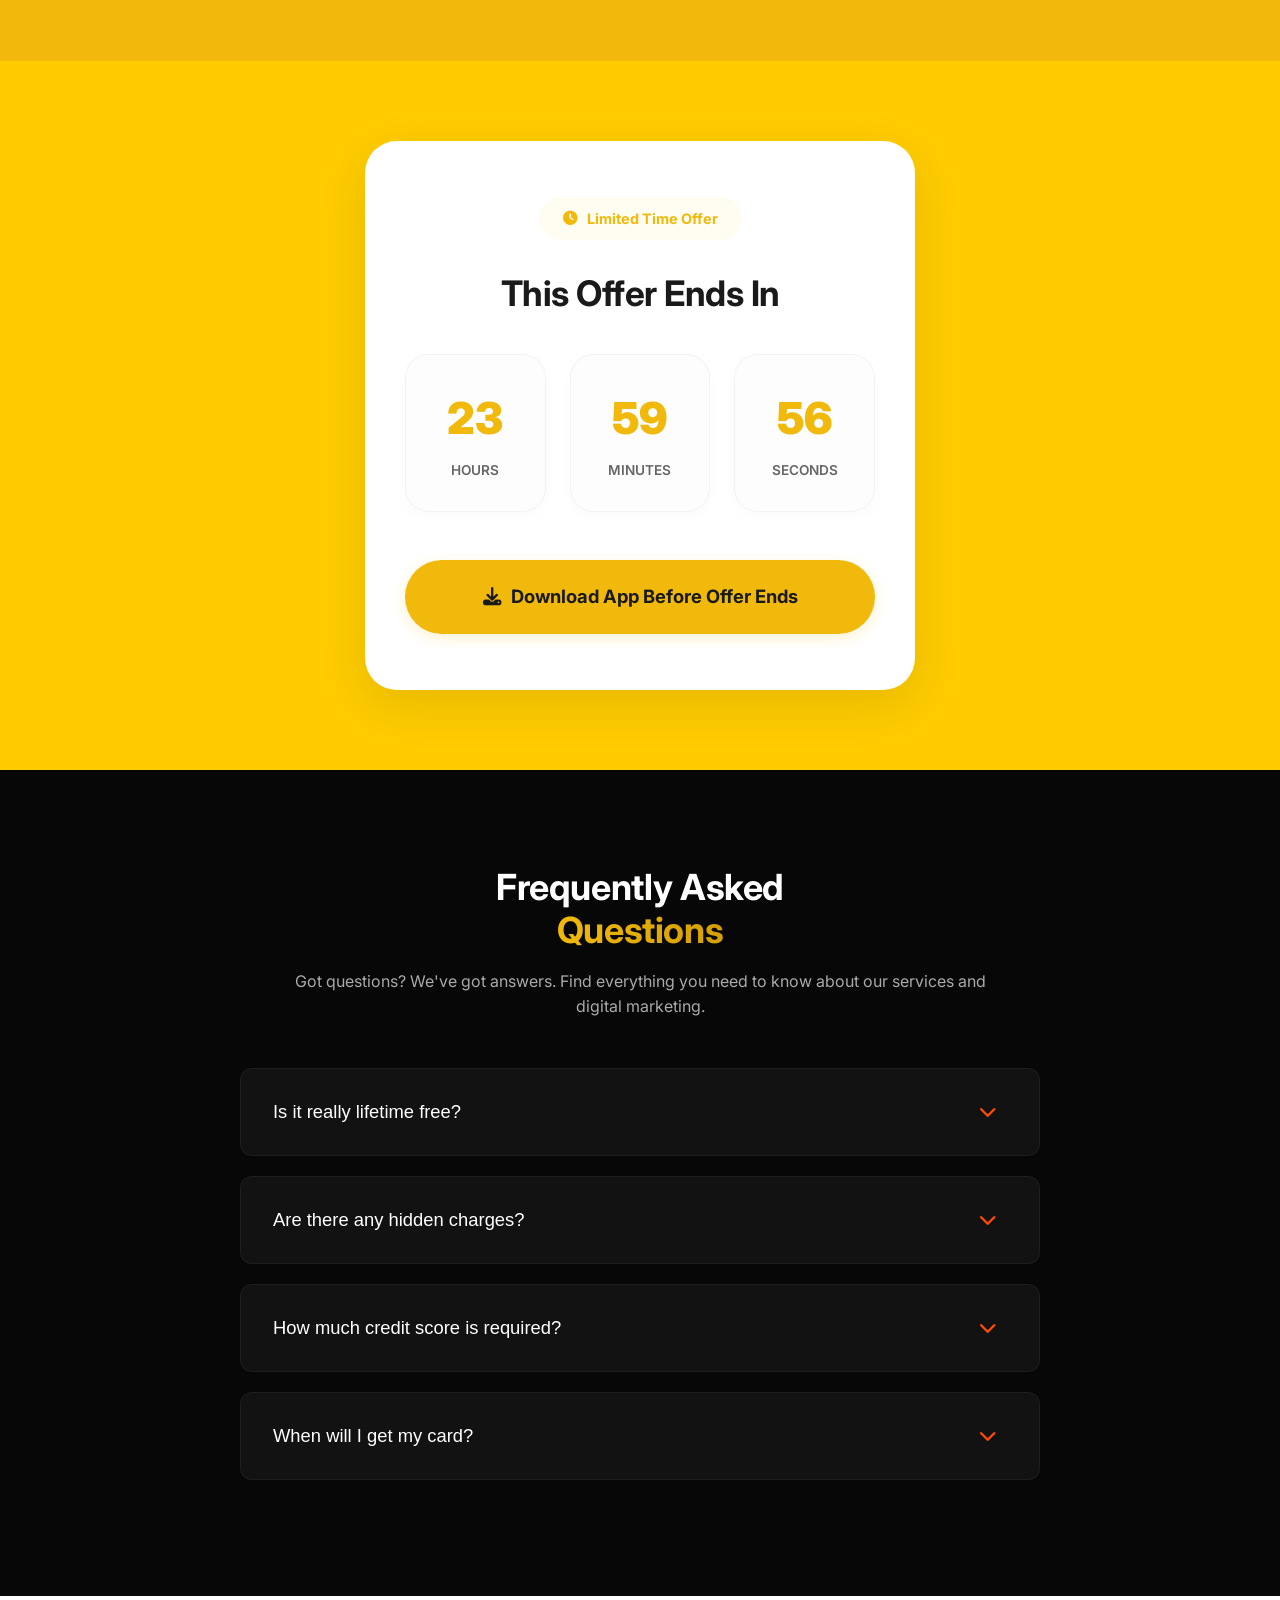
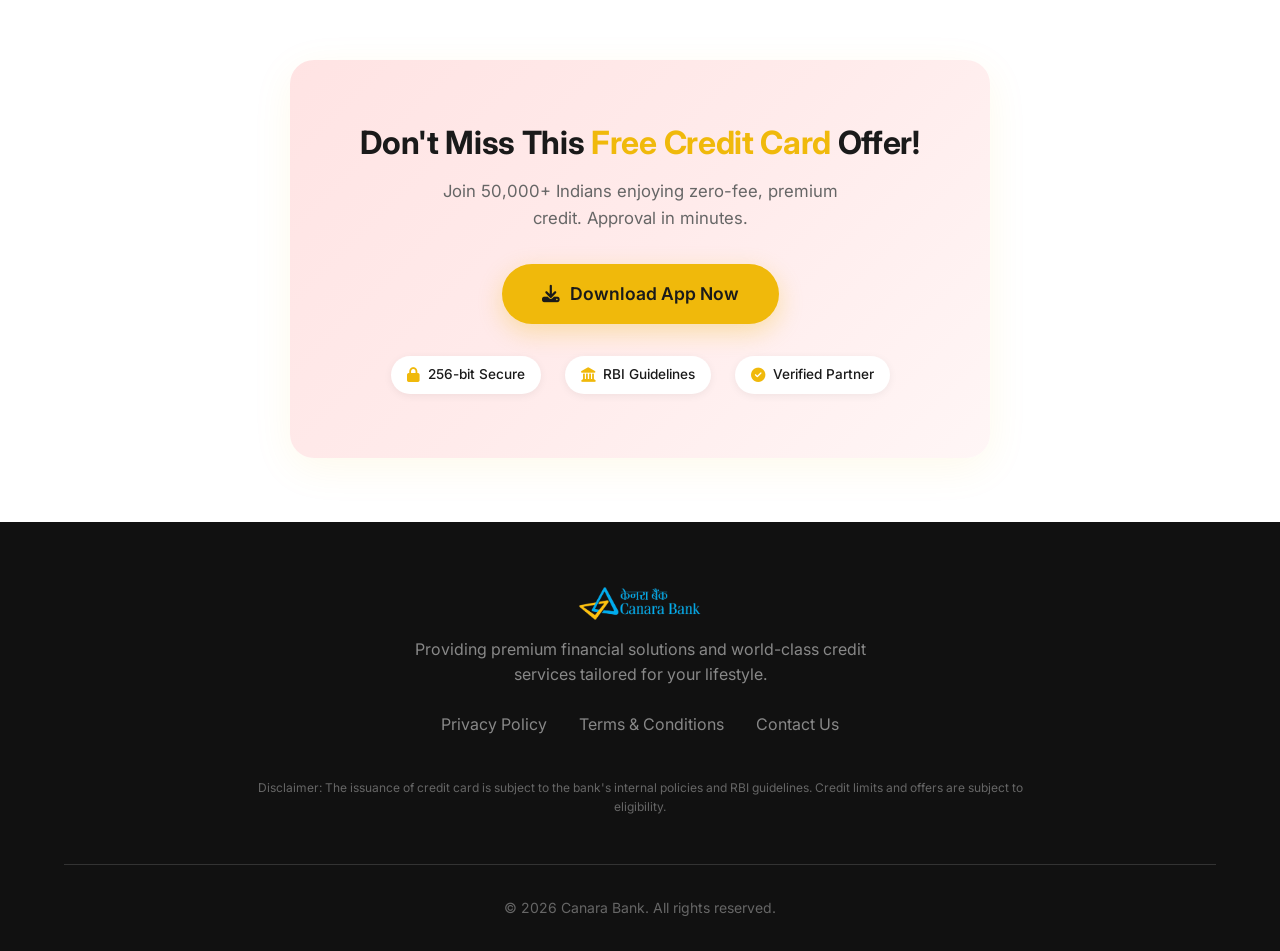
==== commit dc4f9da6: "Update index.html" ====
--- a/index.html
+++ b/index.html
@@ -139,7 +139,7 @@
         </div>
         <div class="rupay-container rupay-reversed">
             <div class="rupay-image">
-                <img src="visa-platinum.jpg" alt="Premium Visa Card">
+                <img src="travelone-card.jpg" alt="Premium Visa Card">
             </div>
             <div class="rupay-details">
                 <div class="rupay-highlight">
@@ -199,7 +199,7 @@
         </div>
         <div class="travelone-container">
             <div class="travelone-image">
-                <img src="travelone-card.jpg" alt="TravelOne Card">
+                <img src="visa-platinum.jpg" alt="TravelOne Card">
             </div>
             <div class="travelone-benefits">
                 <div class="benefit-card">
@@ -590,4 +590,4 @@
     </script>
 </body>
 
-</html>+</html>
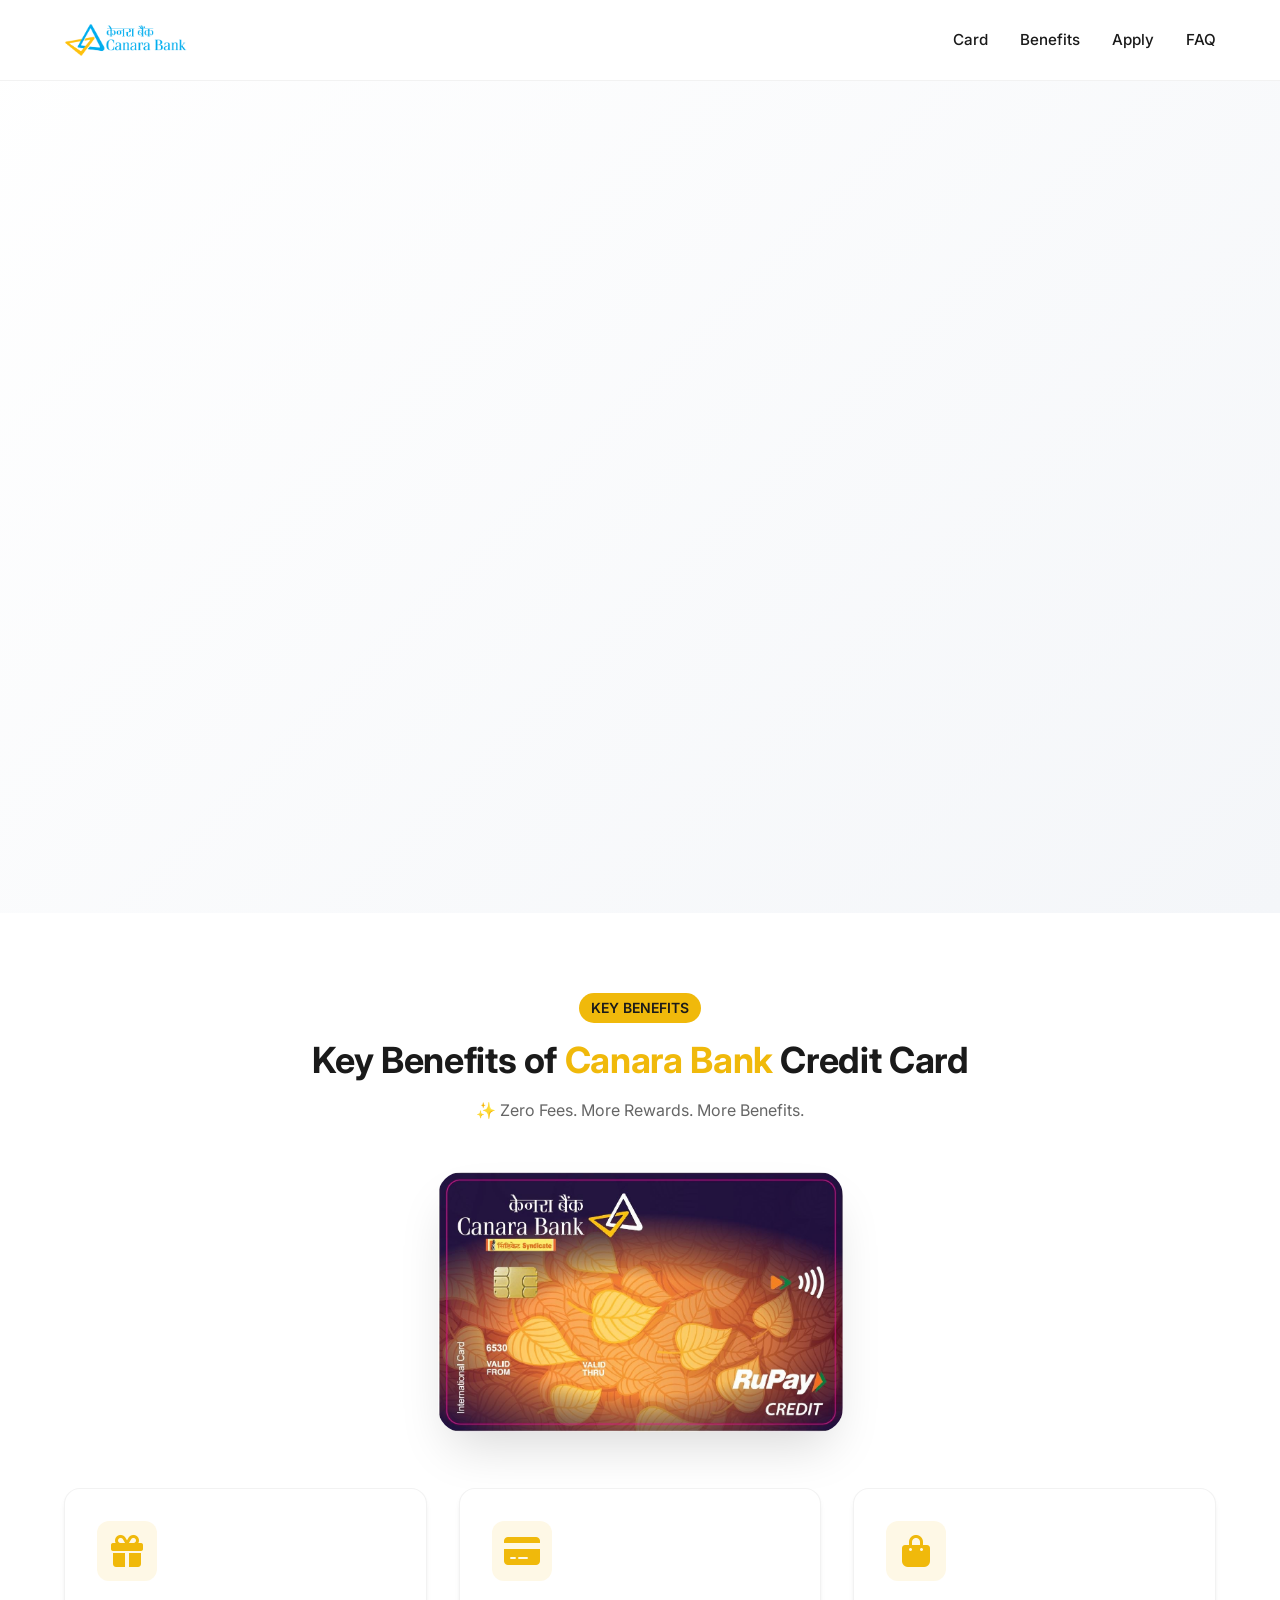
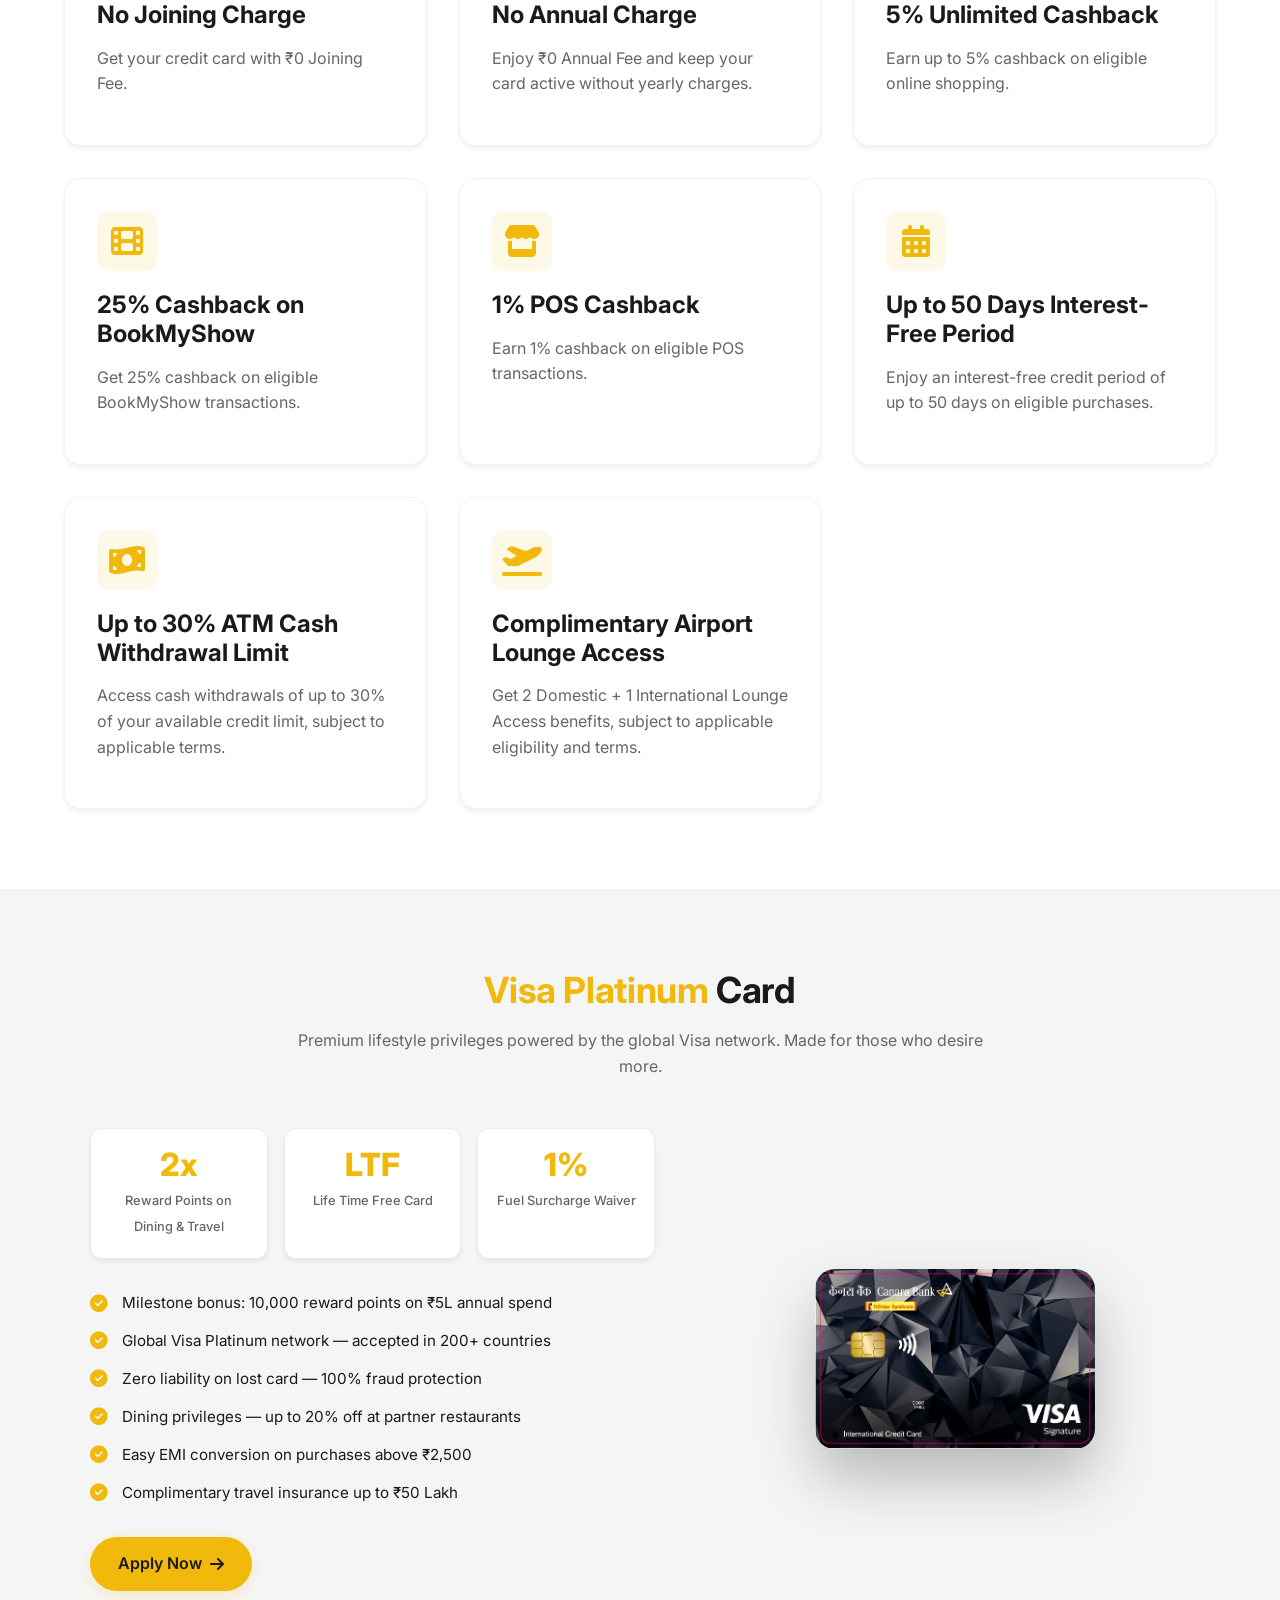
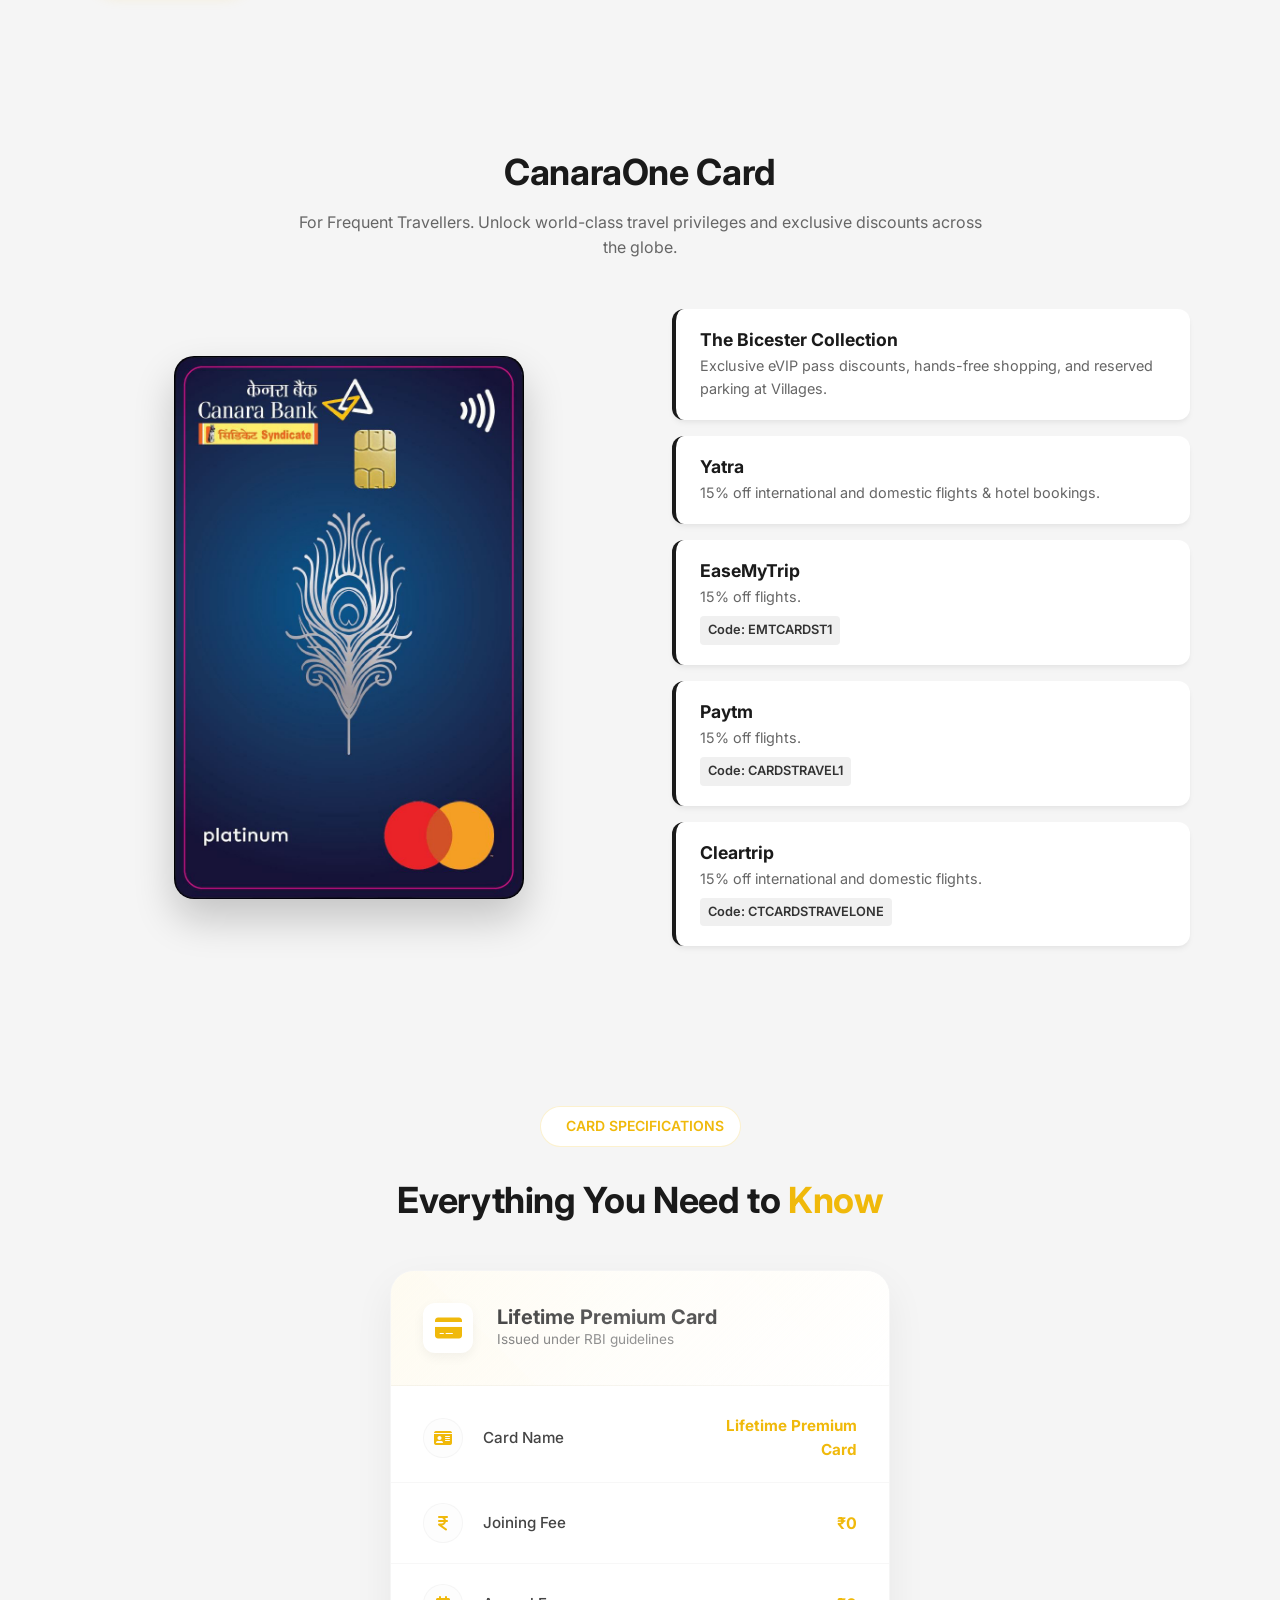
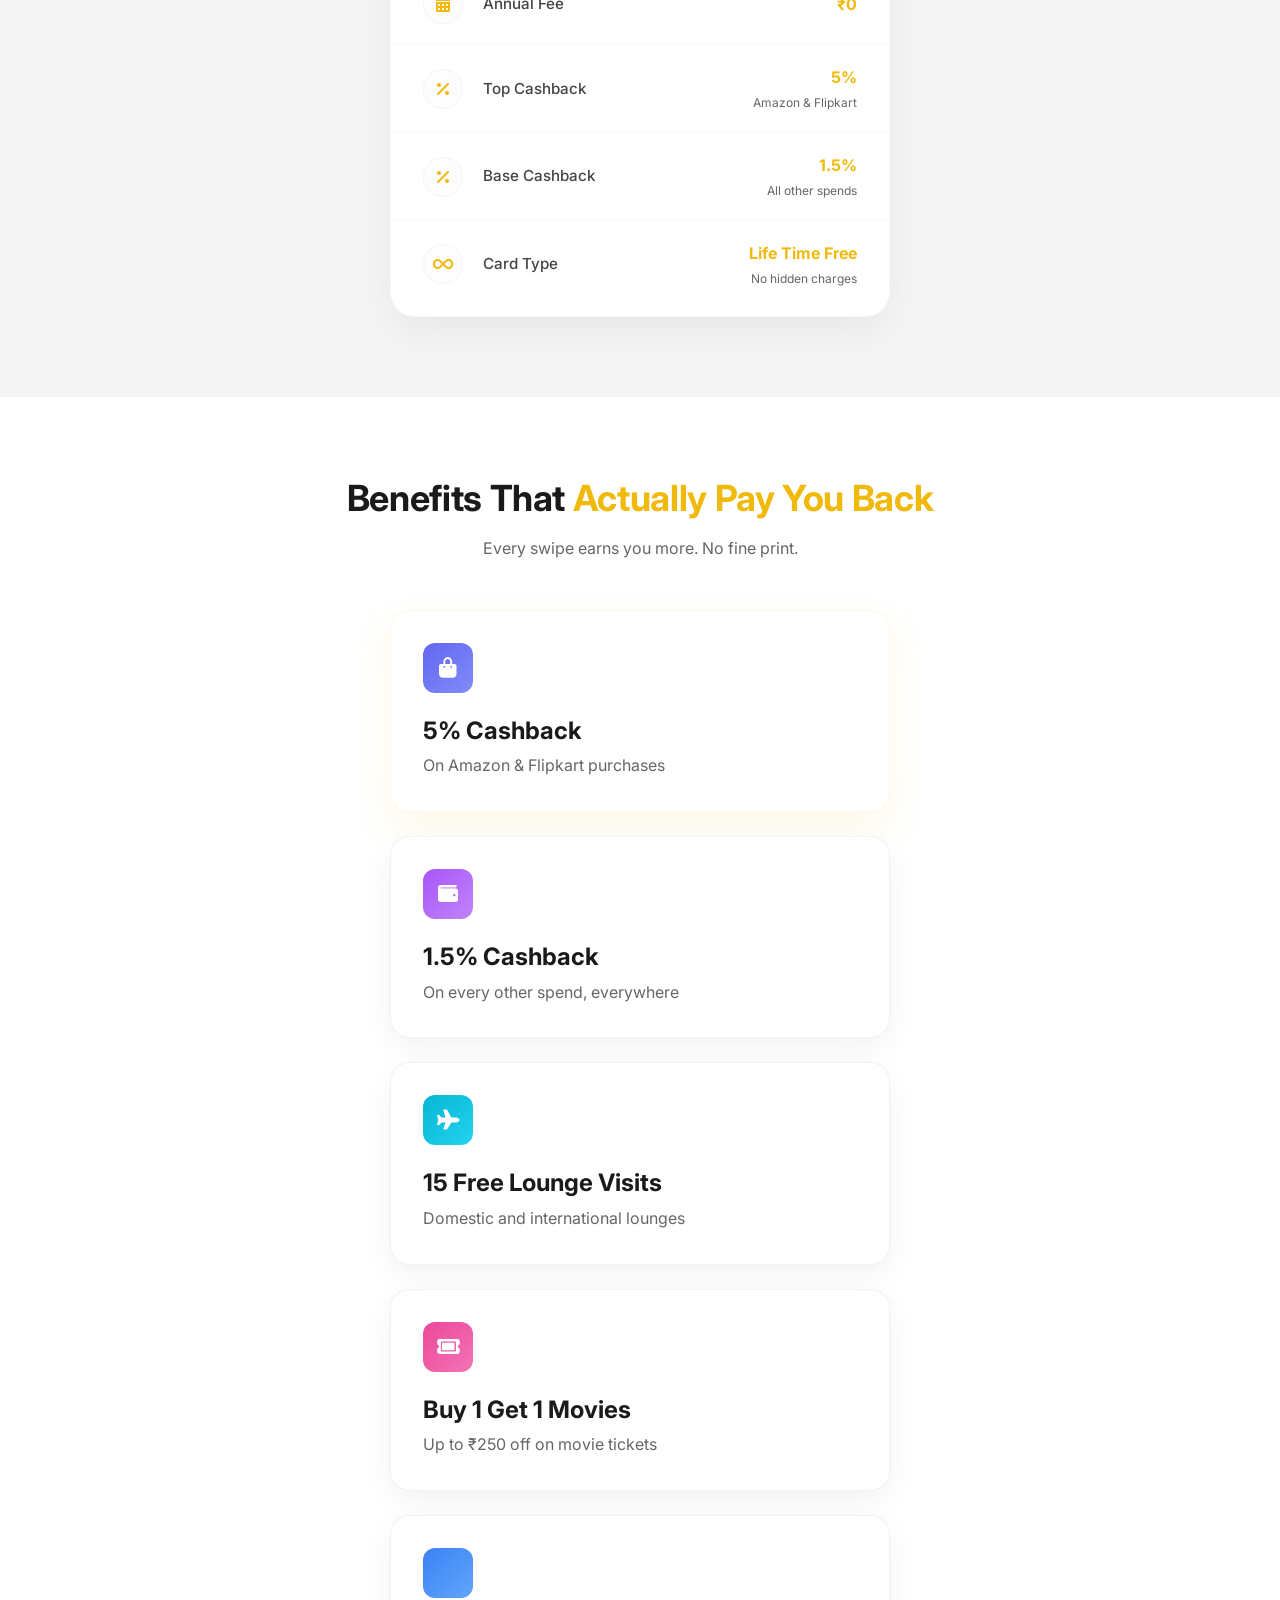
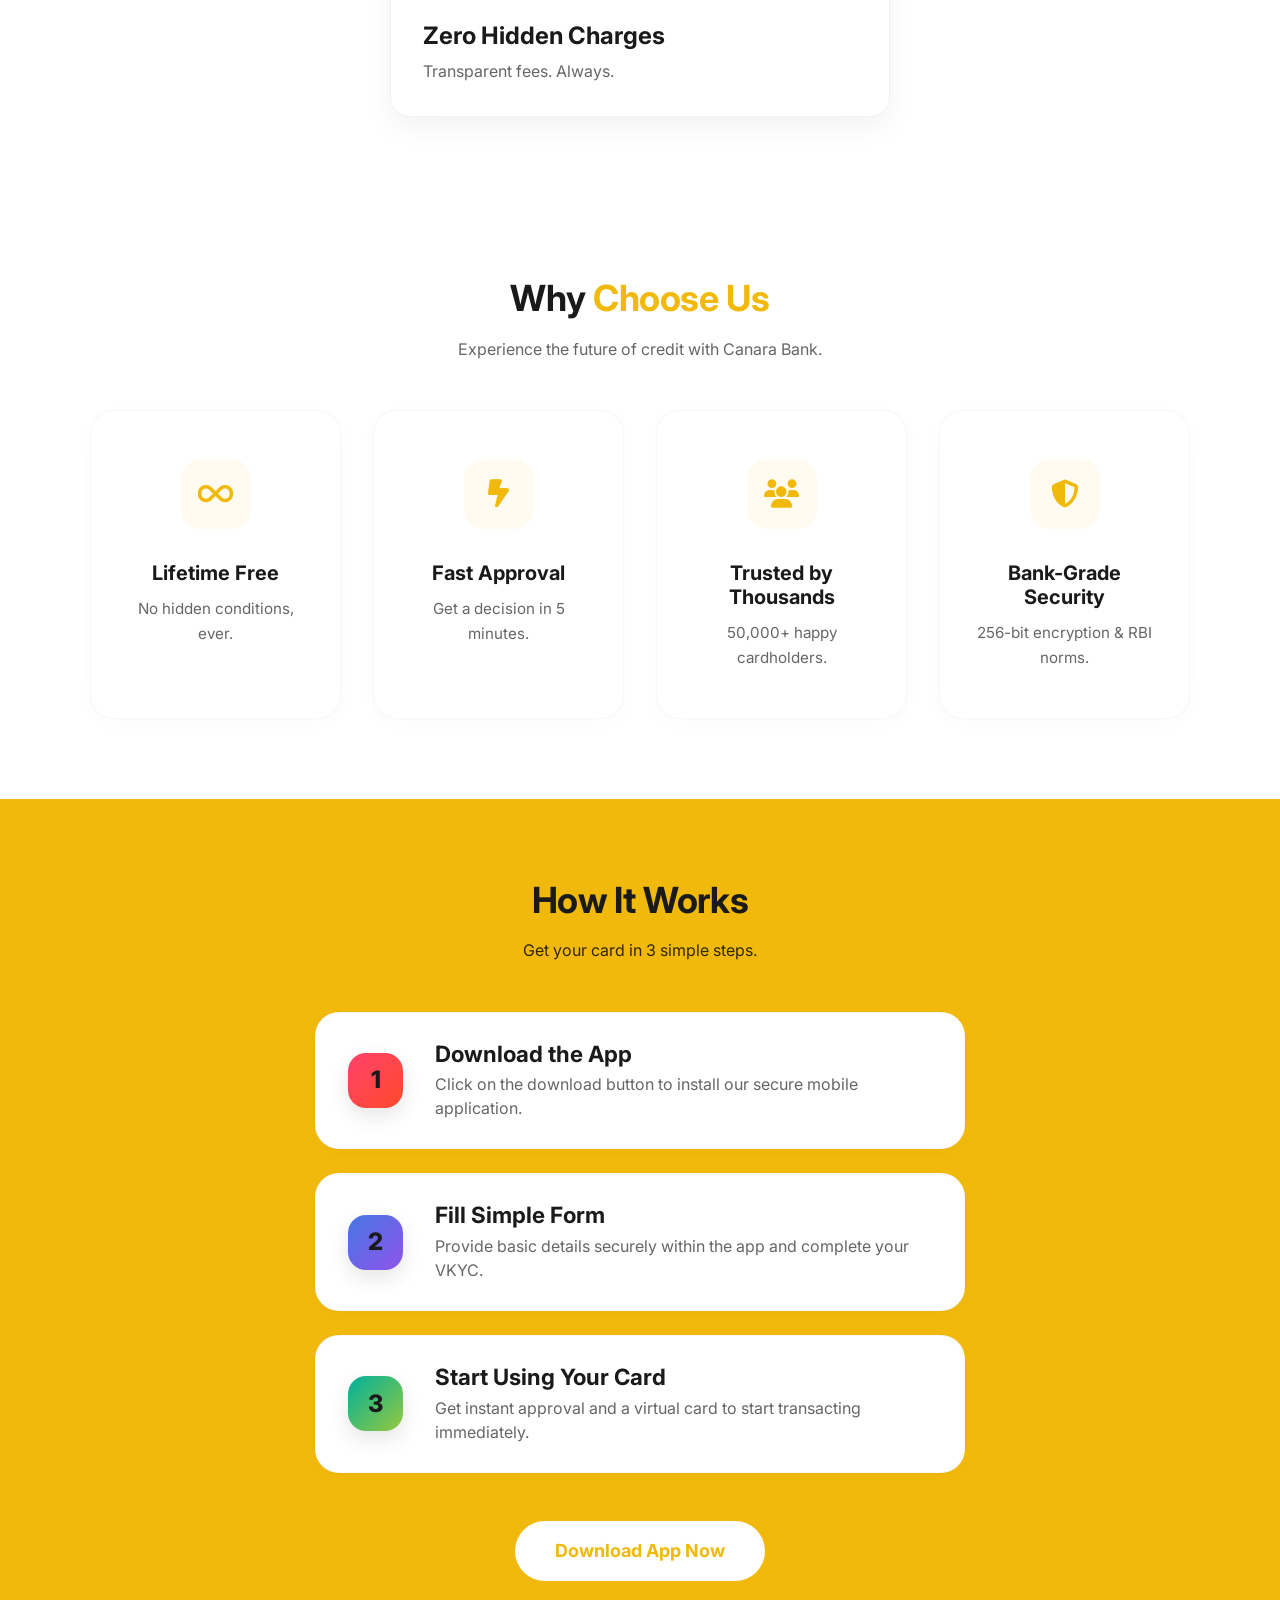
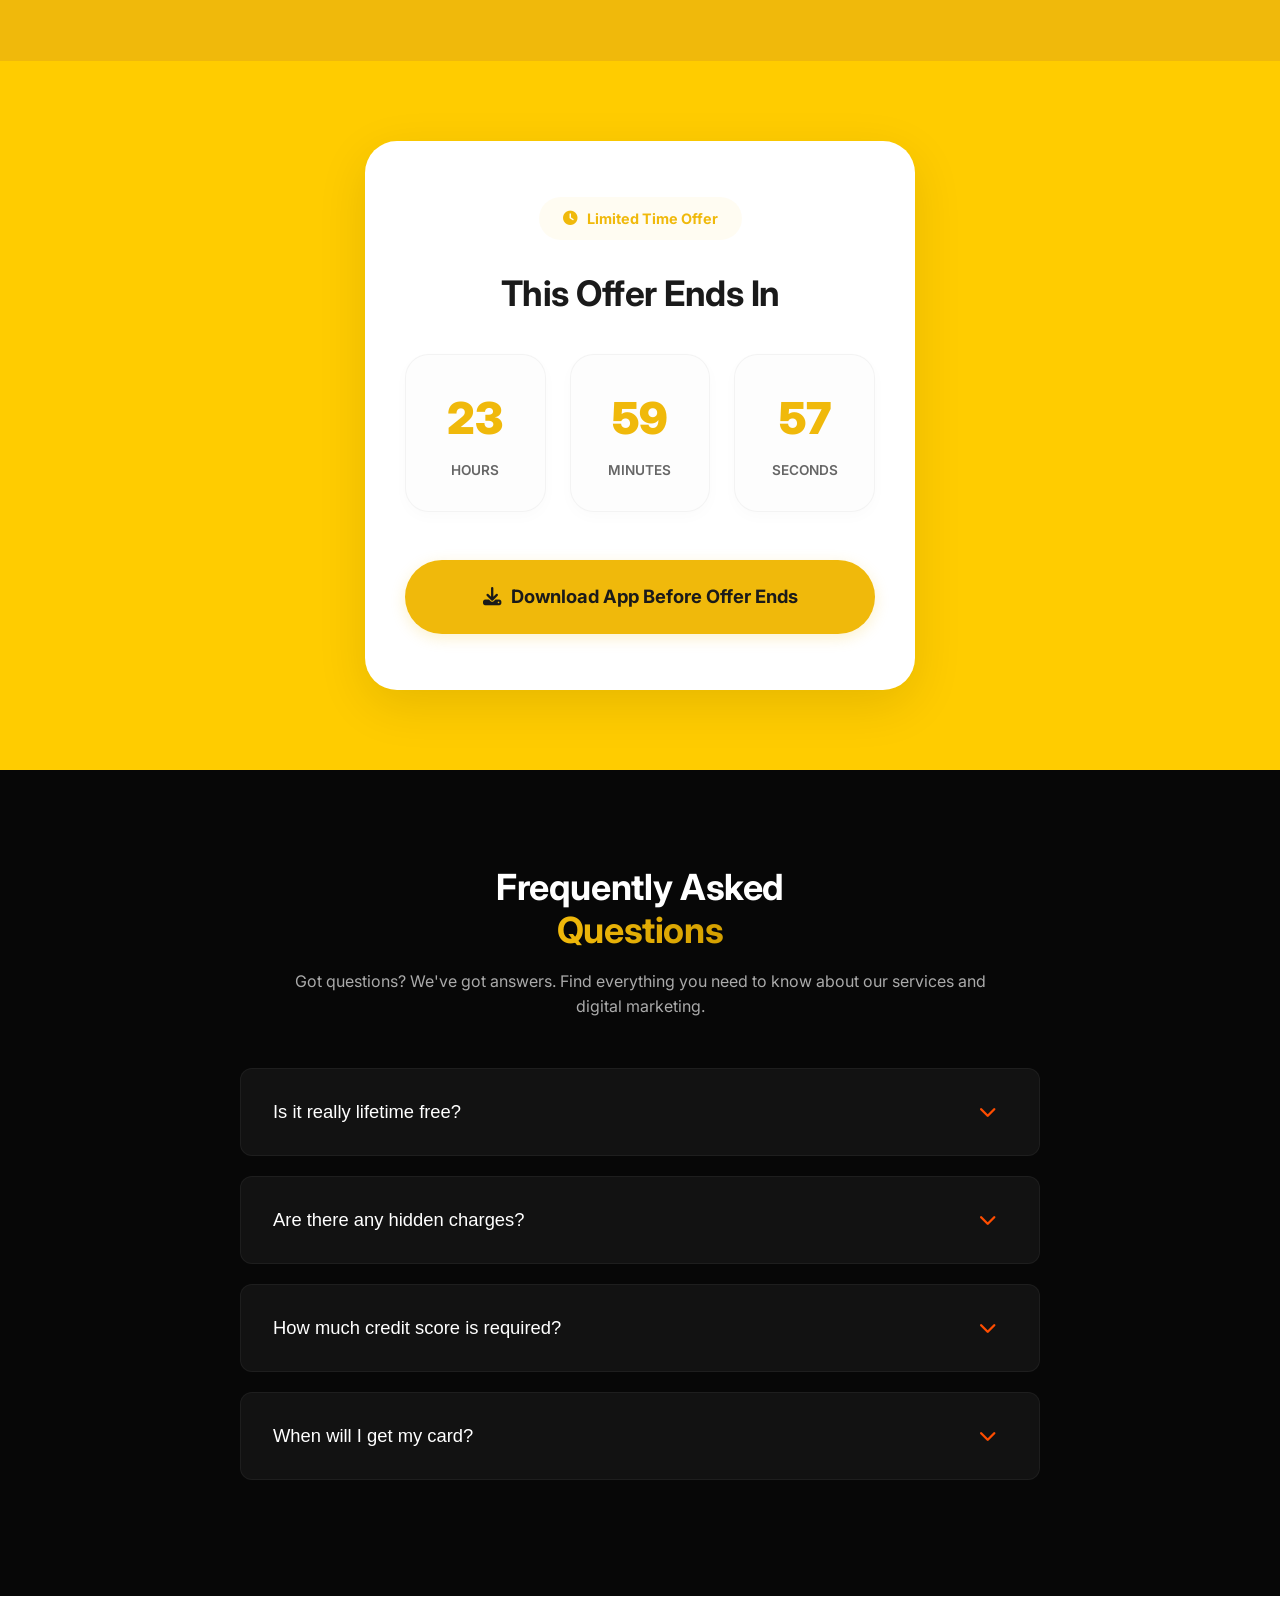
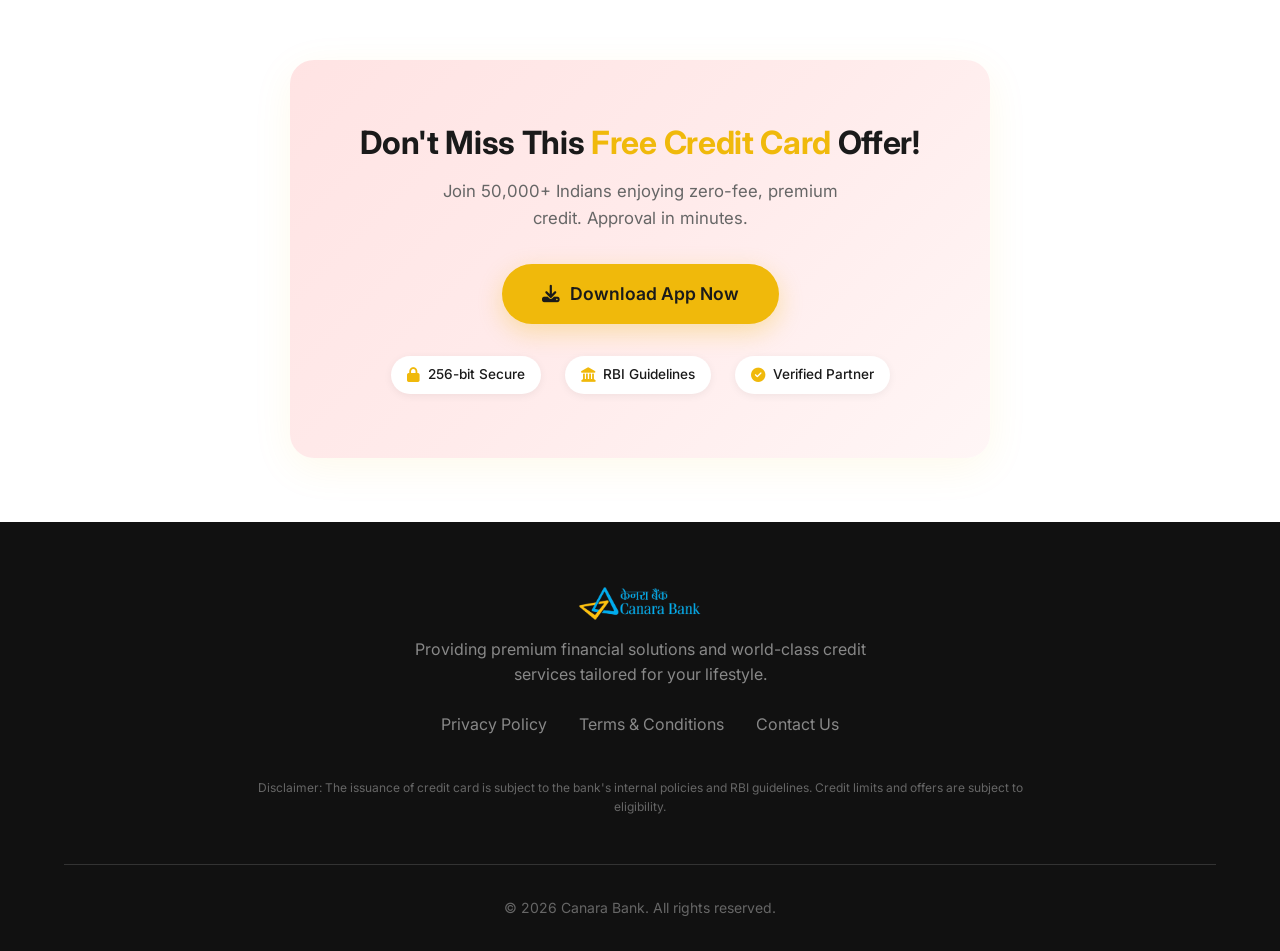
==== commit aeca9454: "Update index.html" ====
--- a/index.html
+++ b/index.html
@@ -139,7 +139,7 @@
         </div>
         <div class="rupay-container rupay-reversed">
             <div class="rupay-image">
-                <img src="travelone-card.jpg" alt="Premium Visa Card">
+                <img src="visa-platinum.jpg" alt="Premium Visa Card">
             </div>
             <div class="rupay-details">
                 <div class="rupay-highlight">
@@ -199,7 +199,7 @@
         </div>
         <div class="travelone-container">
             <div class="travelone-image">
-                <img src="visa-platinum.jpg" alt="TravelOne Card">
+                <img src="travelone-card.jpg" alt="TravelOne Card">
             </div>
             <div class="travelone-benefits">
                 <div class="benefit-card">
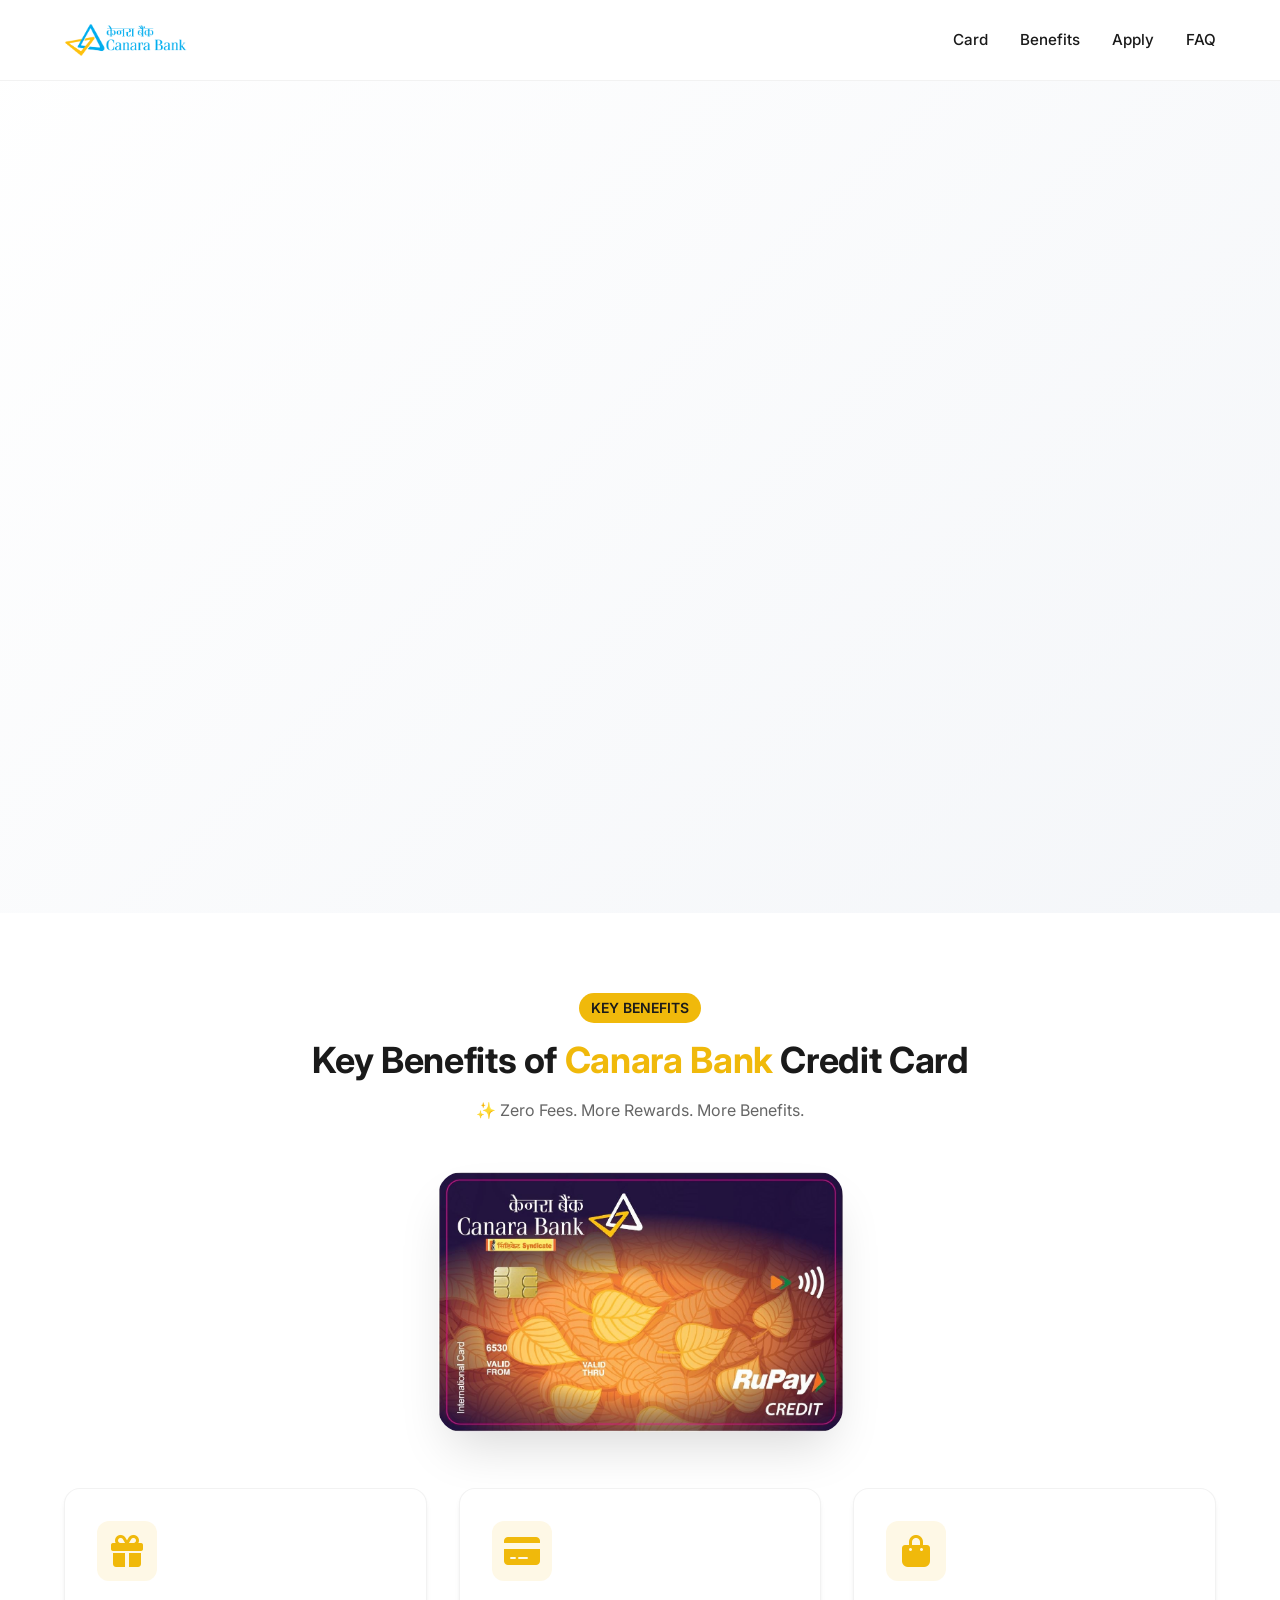
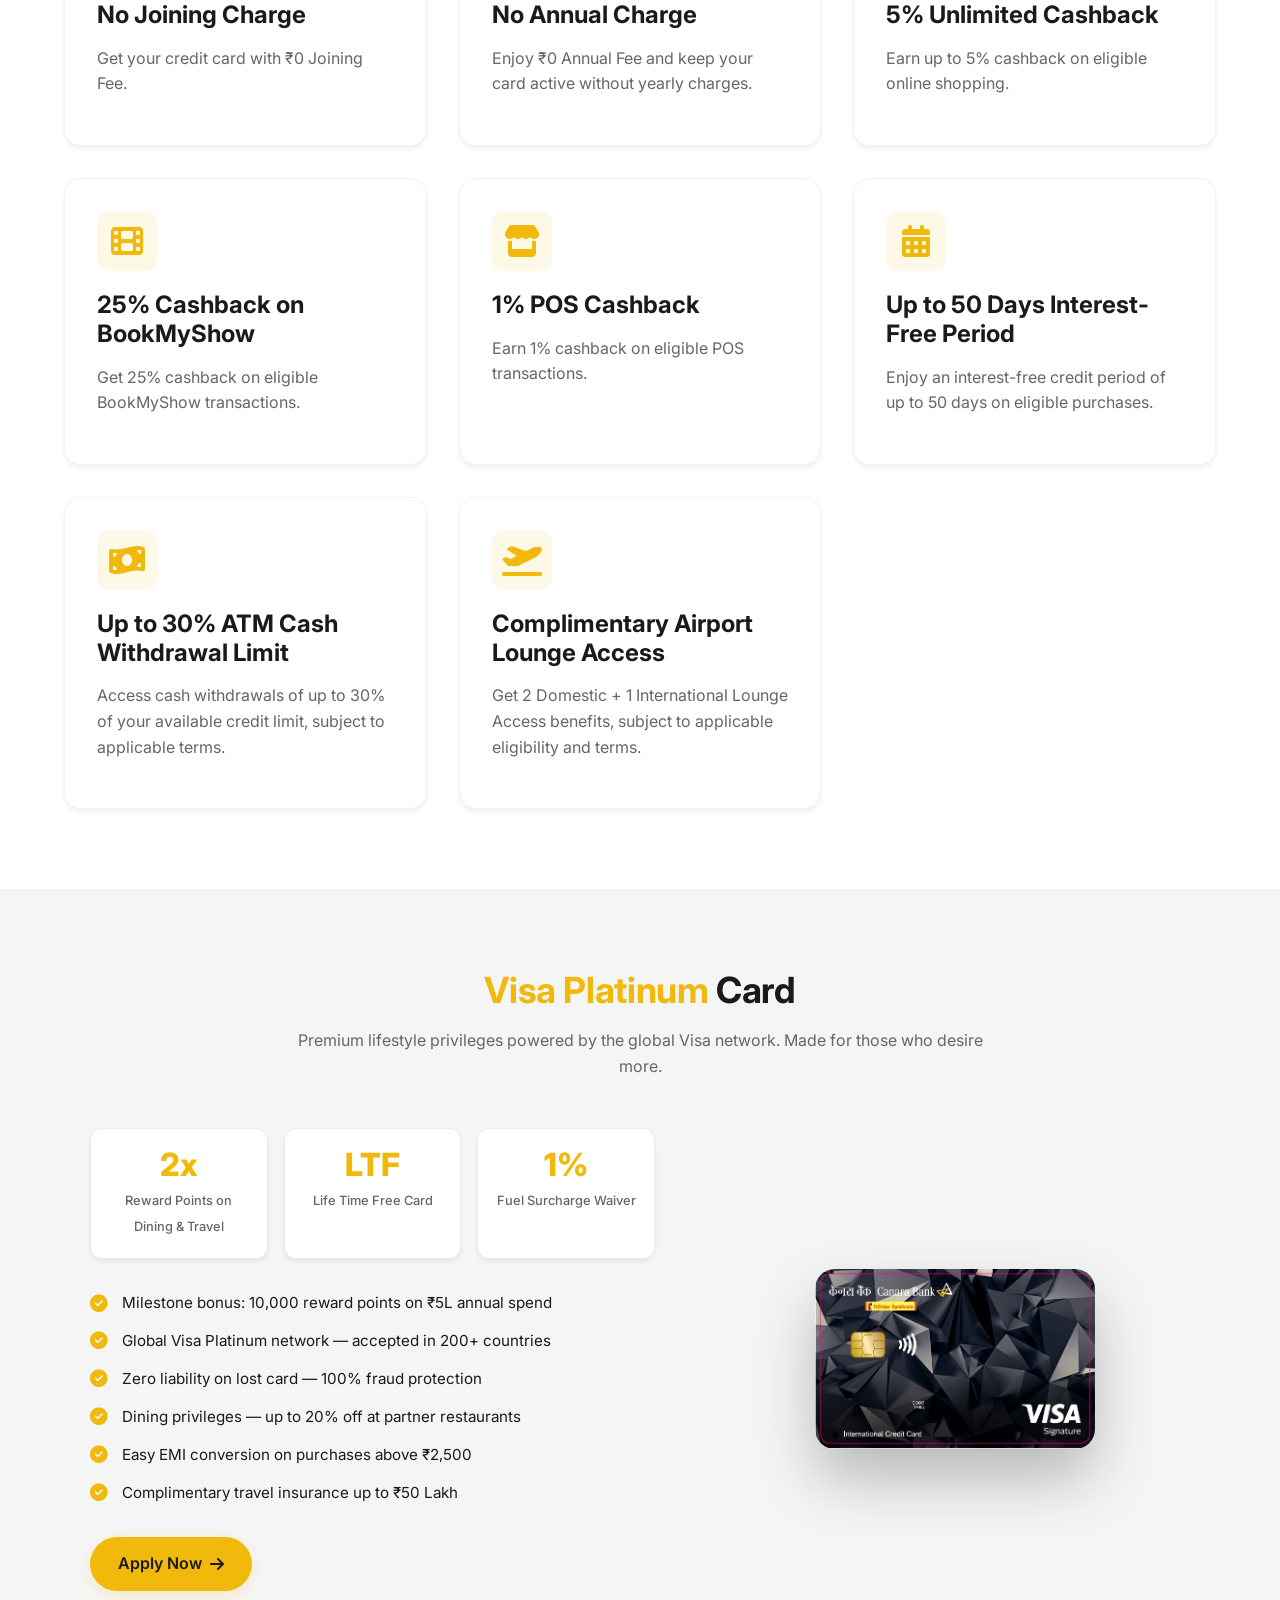
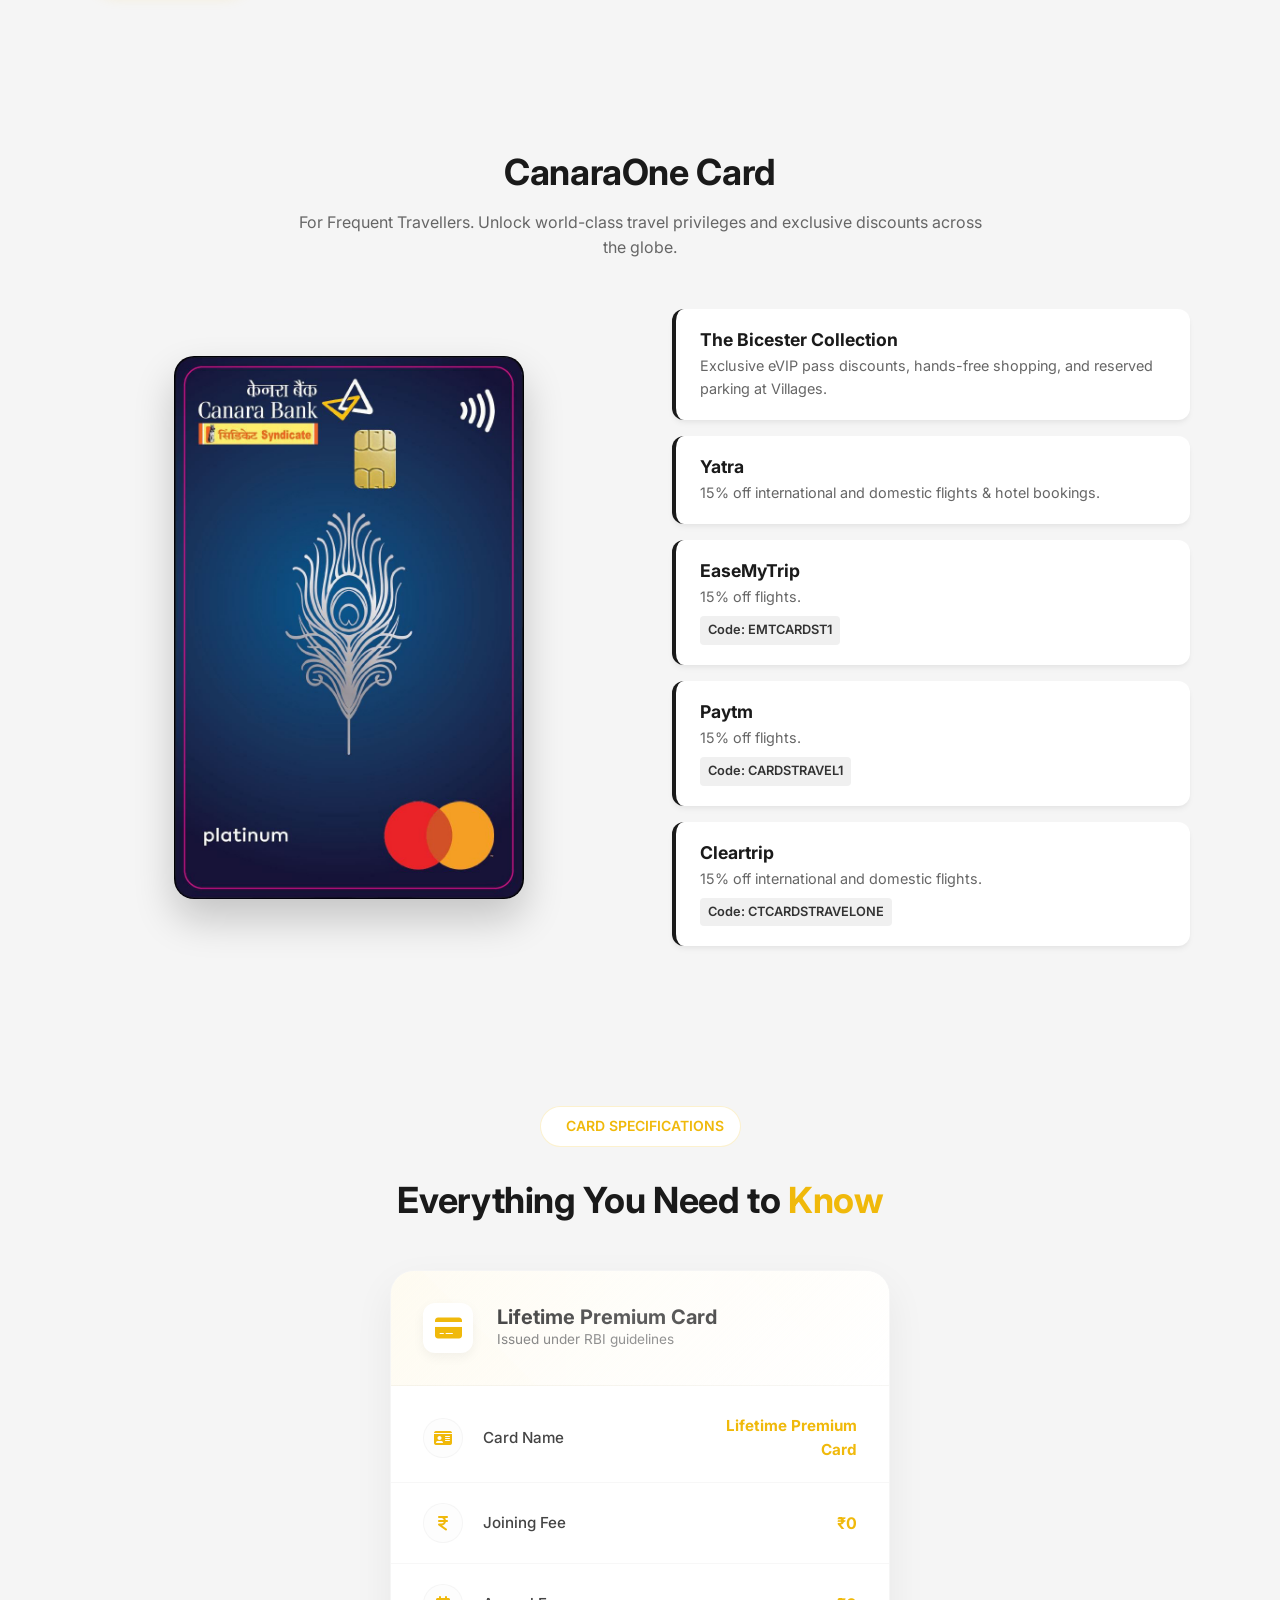
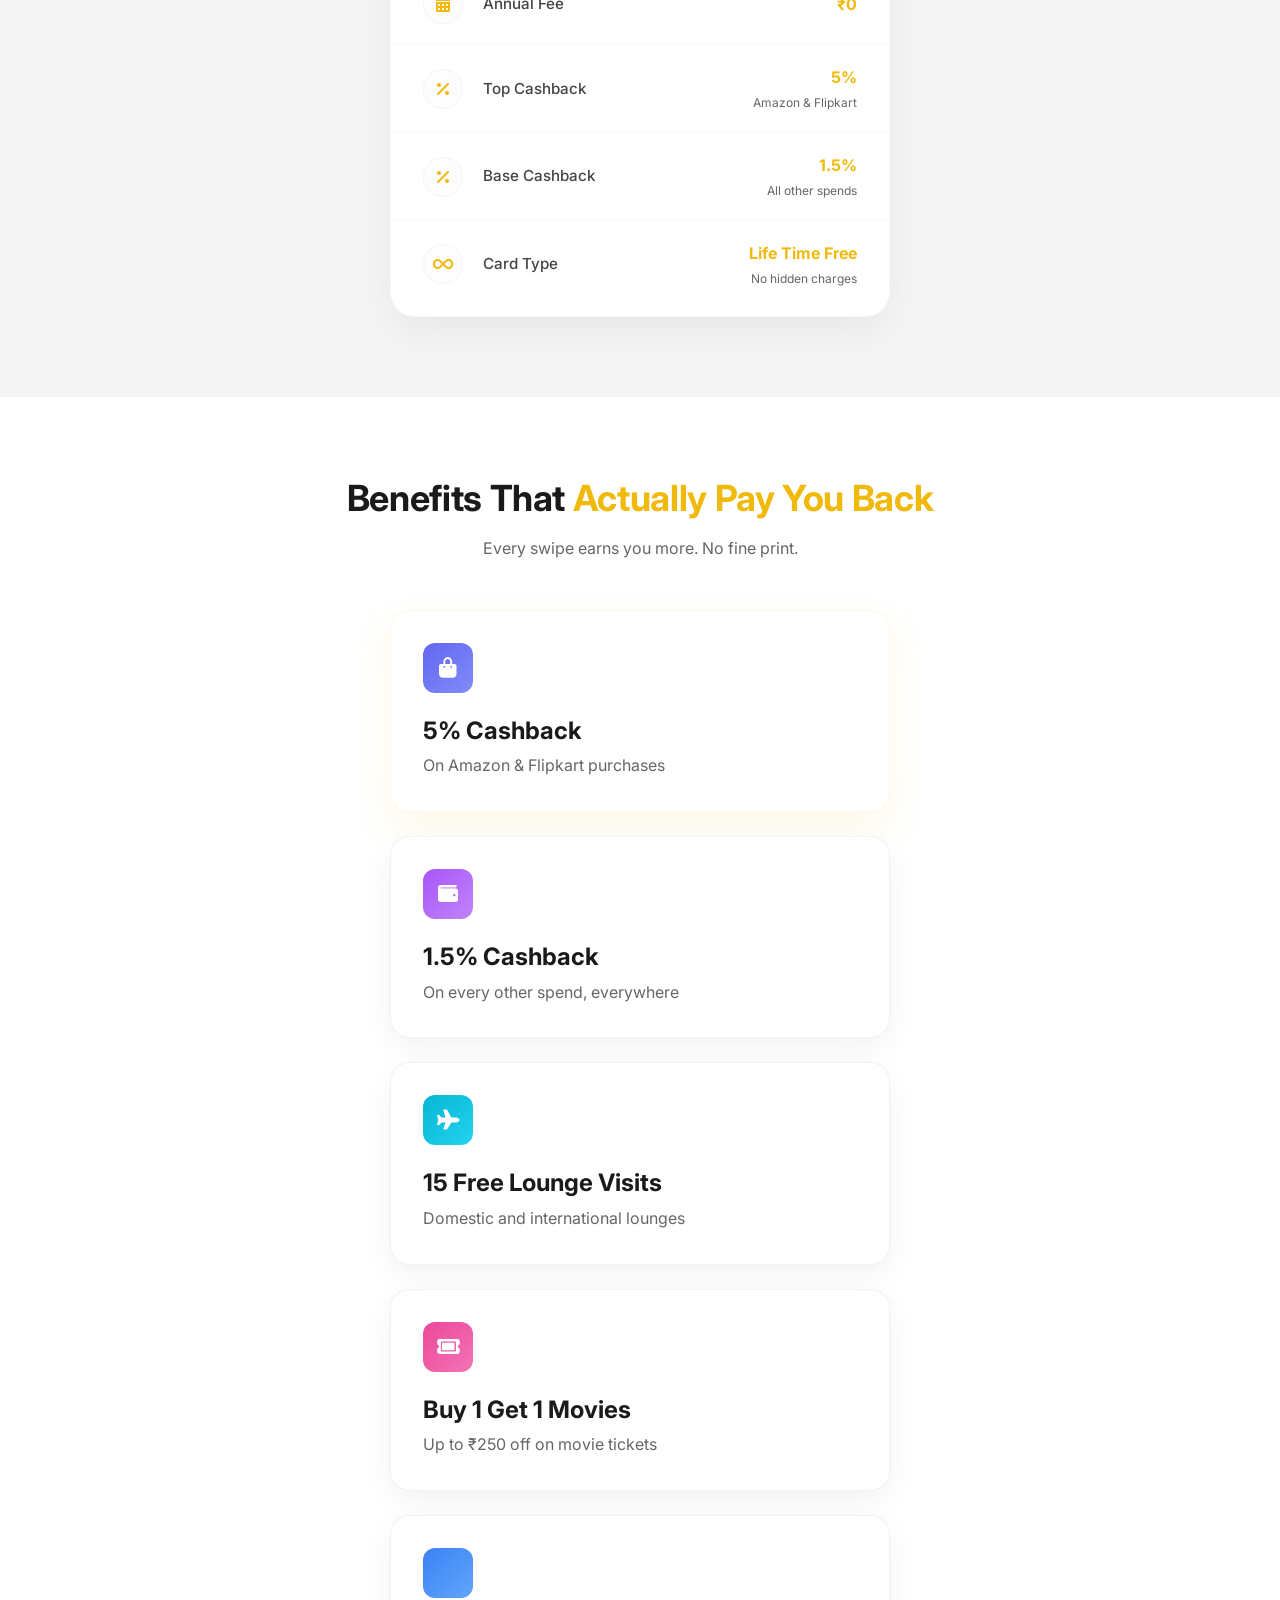
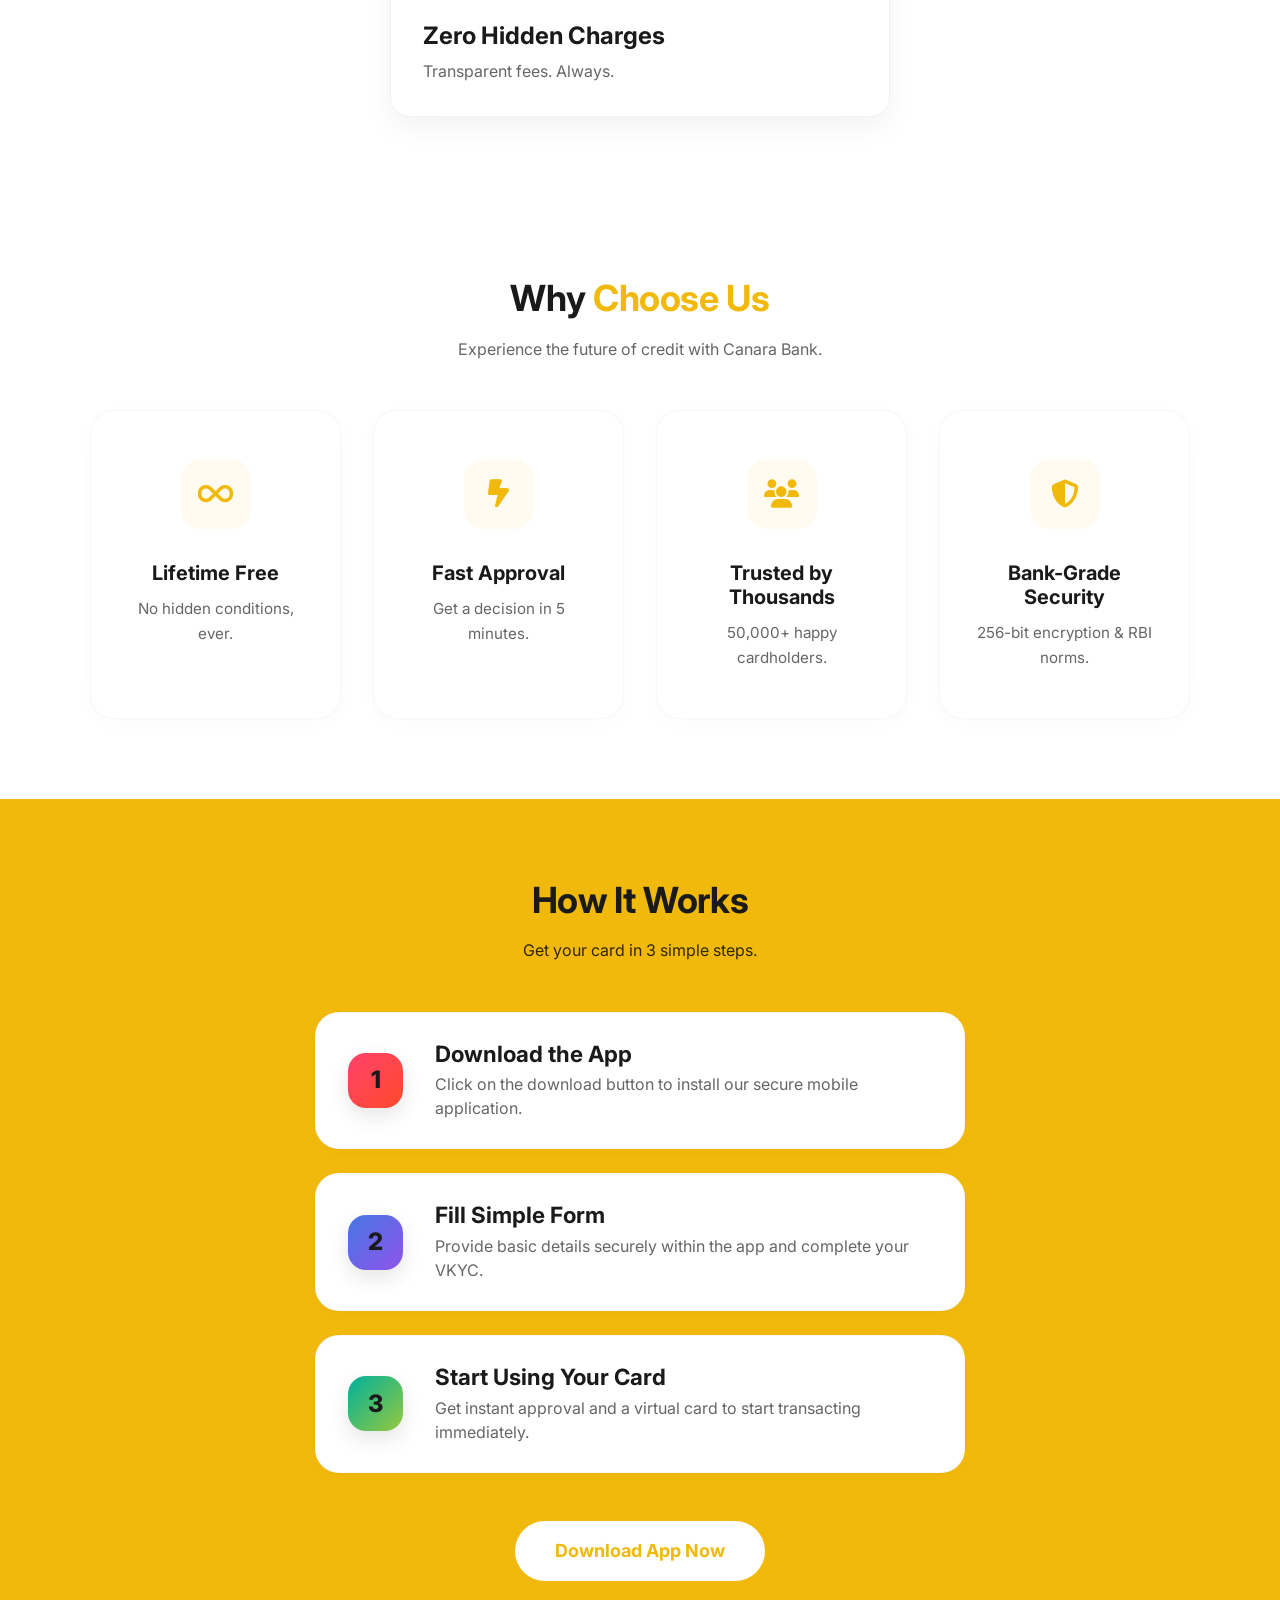
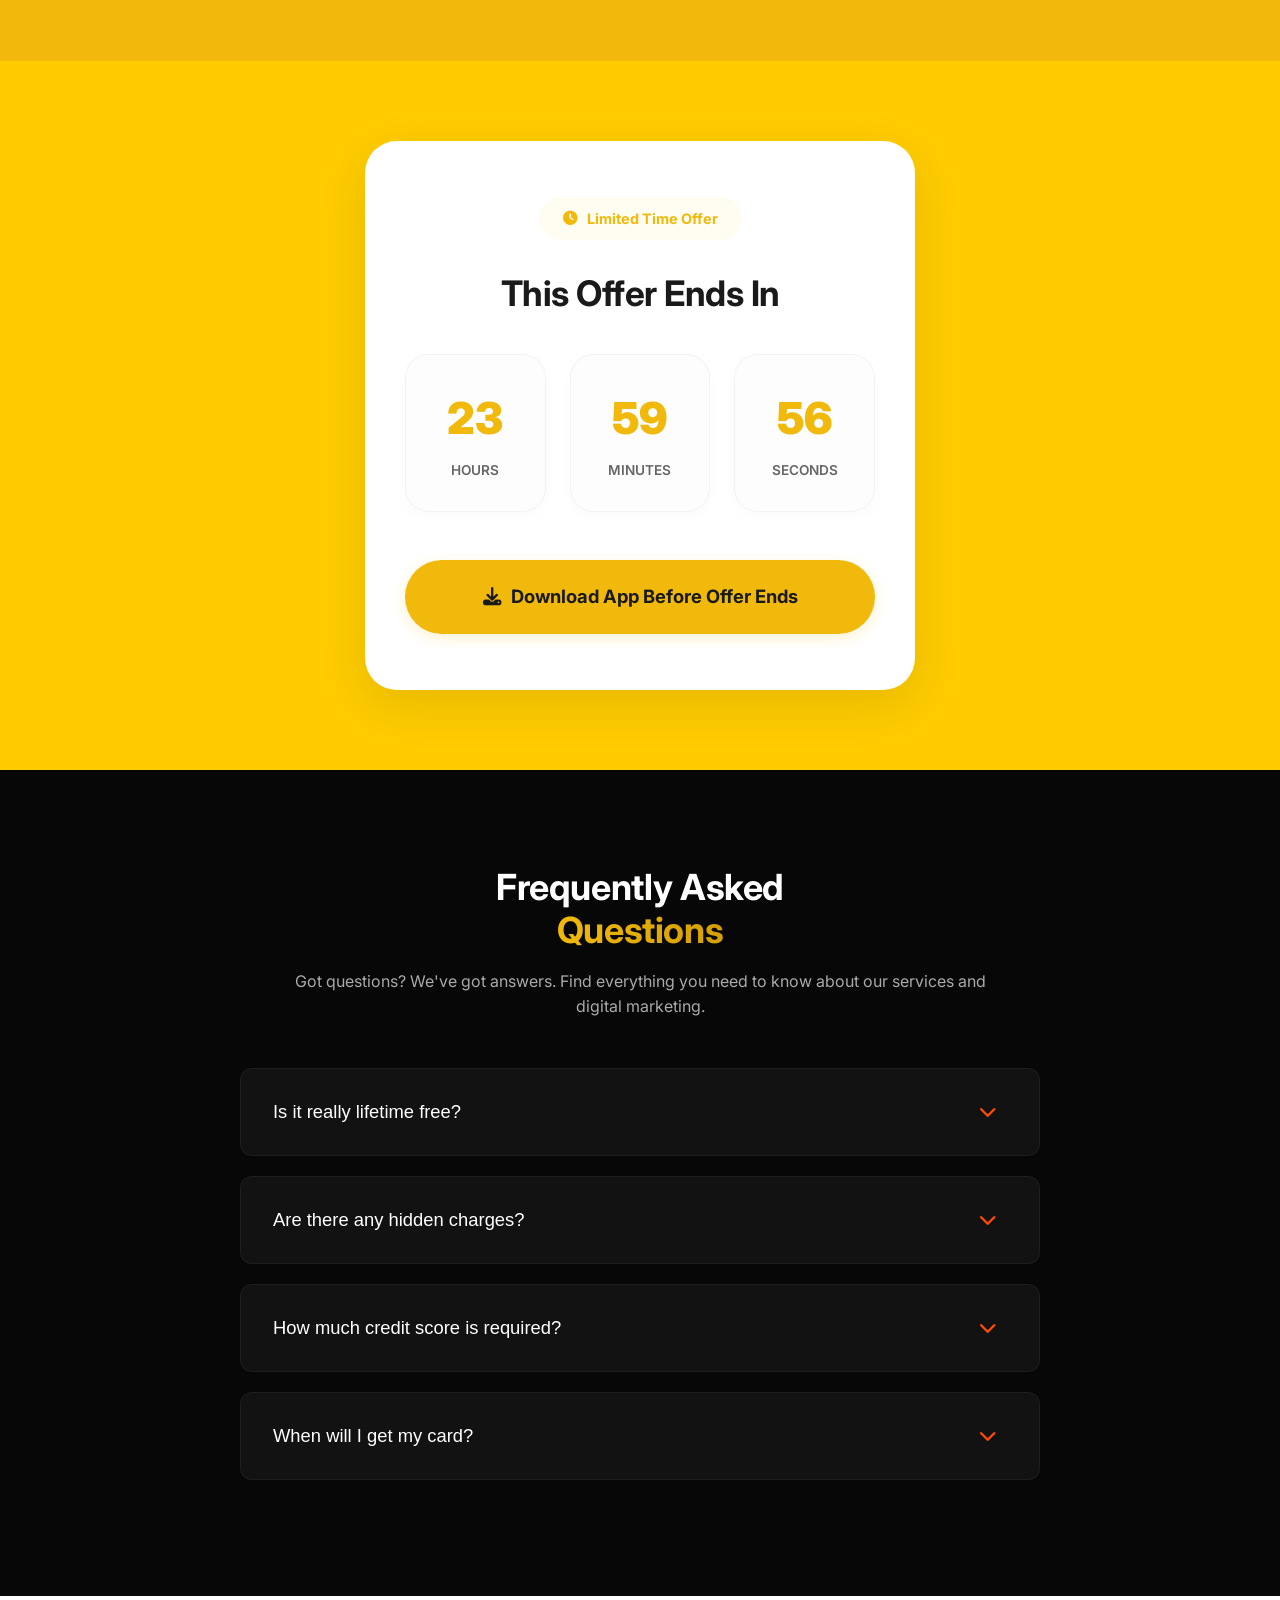
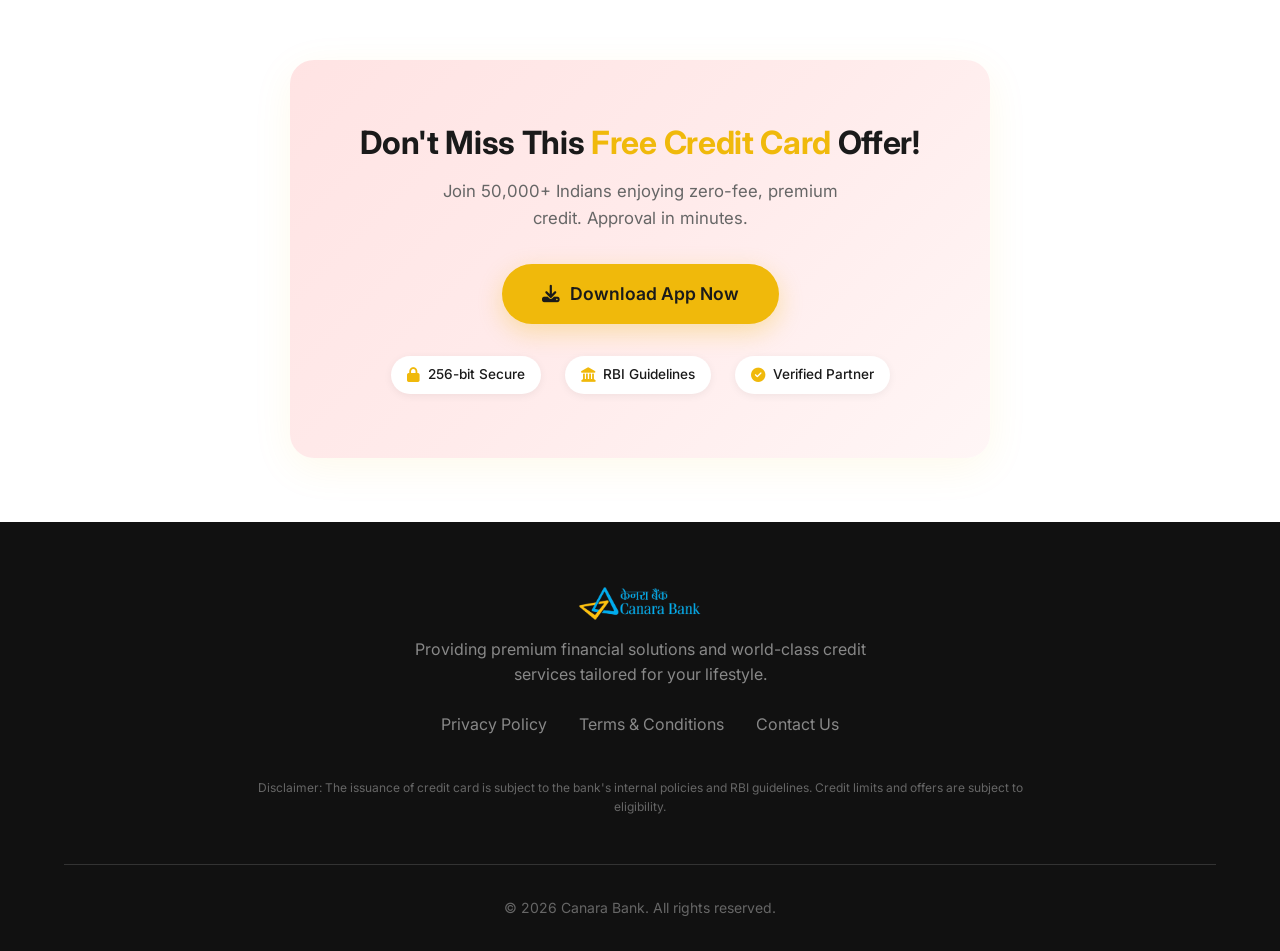
==== commit f3d16412: "Update index.html" ====
--- a/index.html
+++ b/index.html
@@ -42,7 +42,7 @@
                         <img src="visa-platinum.jpg" alt="Visa Platinum">
                     </div>
                     <div class="img-wrapper mask-tl">
-                        <img src="travelone-card-landscape.jpg" alt="TravelOne">
+                        <img src="master.jpg" alt="TravelOne">
                     </div>
                     <div class="img-wrapper mask-tl">
                         <img src="rupay-card.jpg" alt="RuPay Cashback">
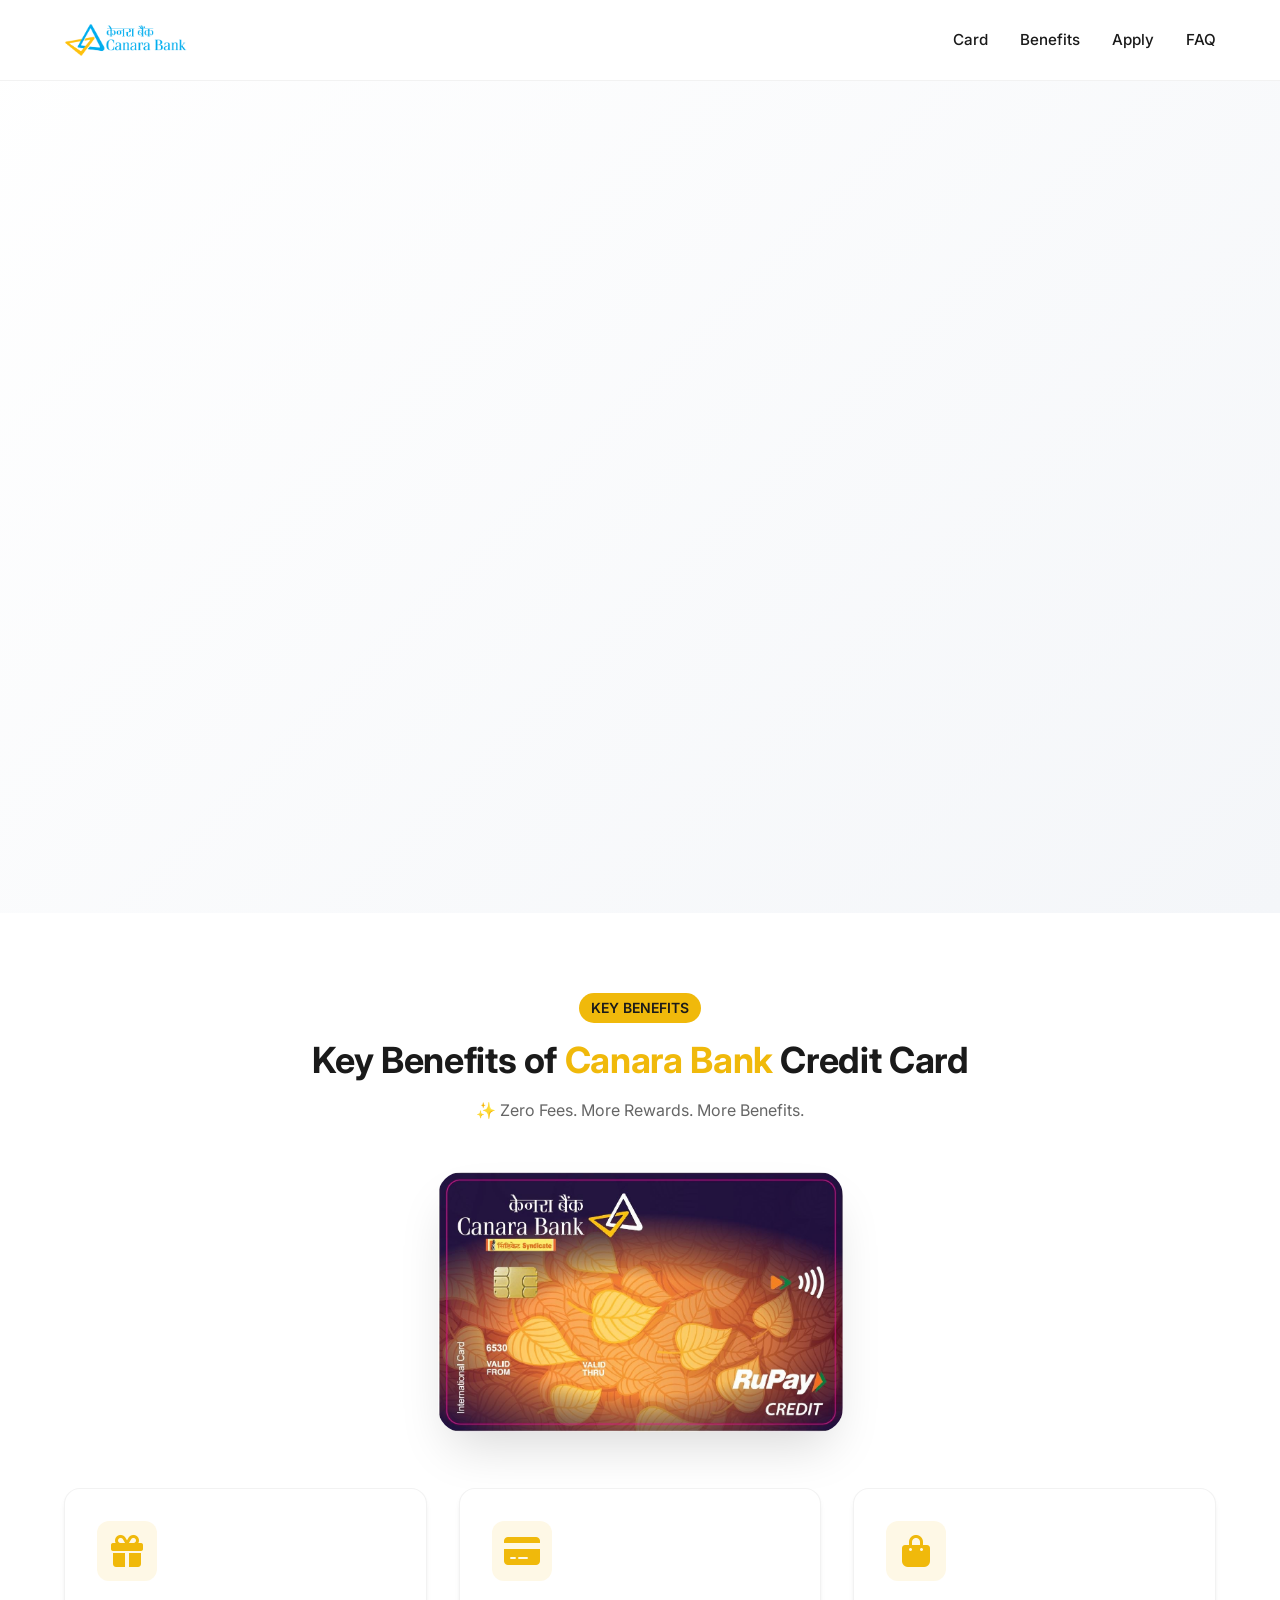
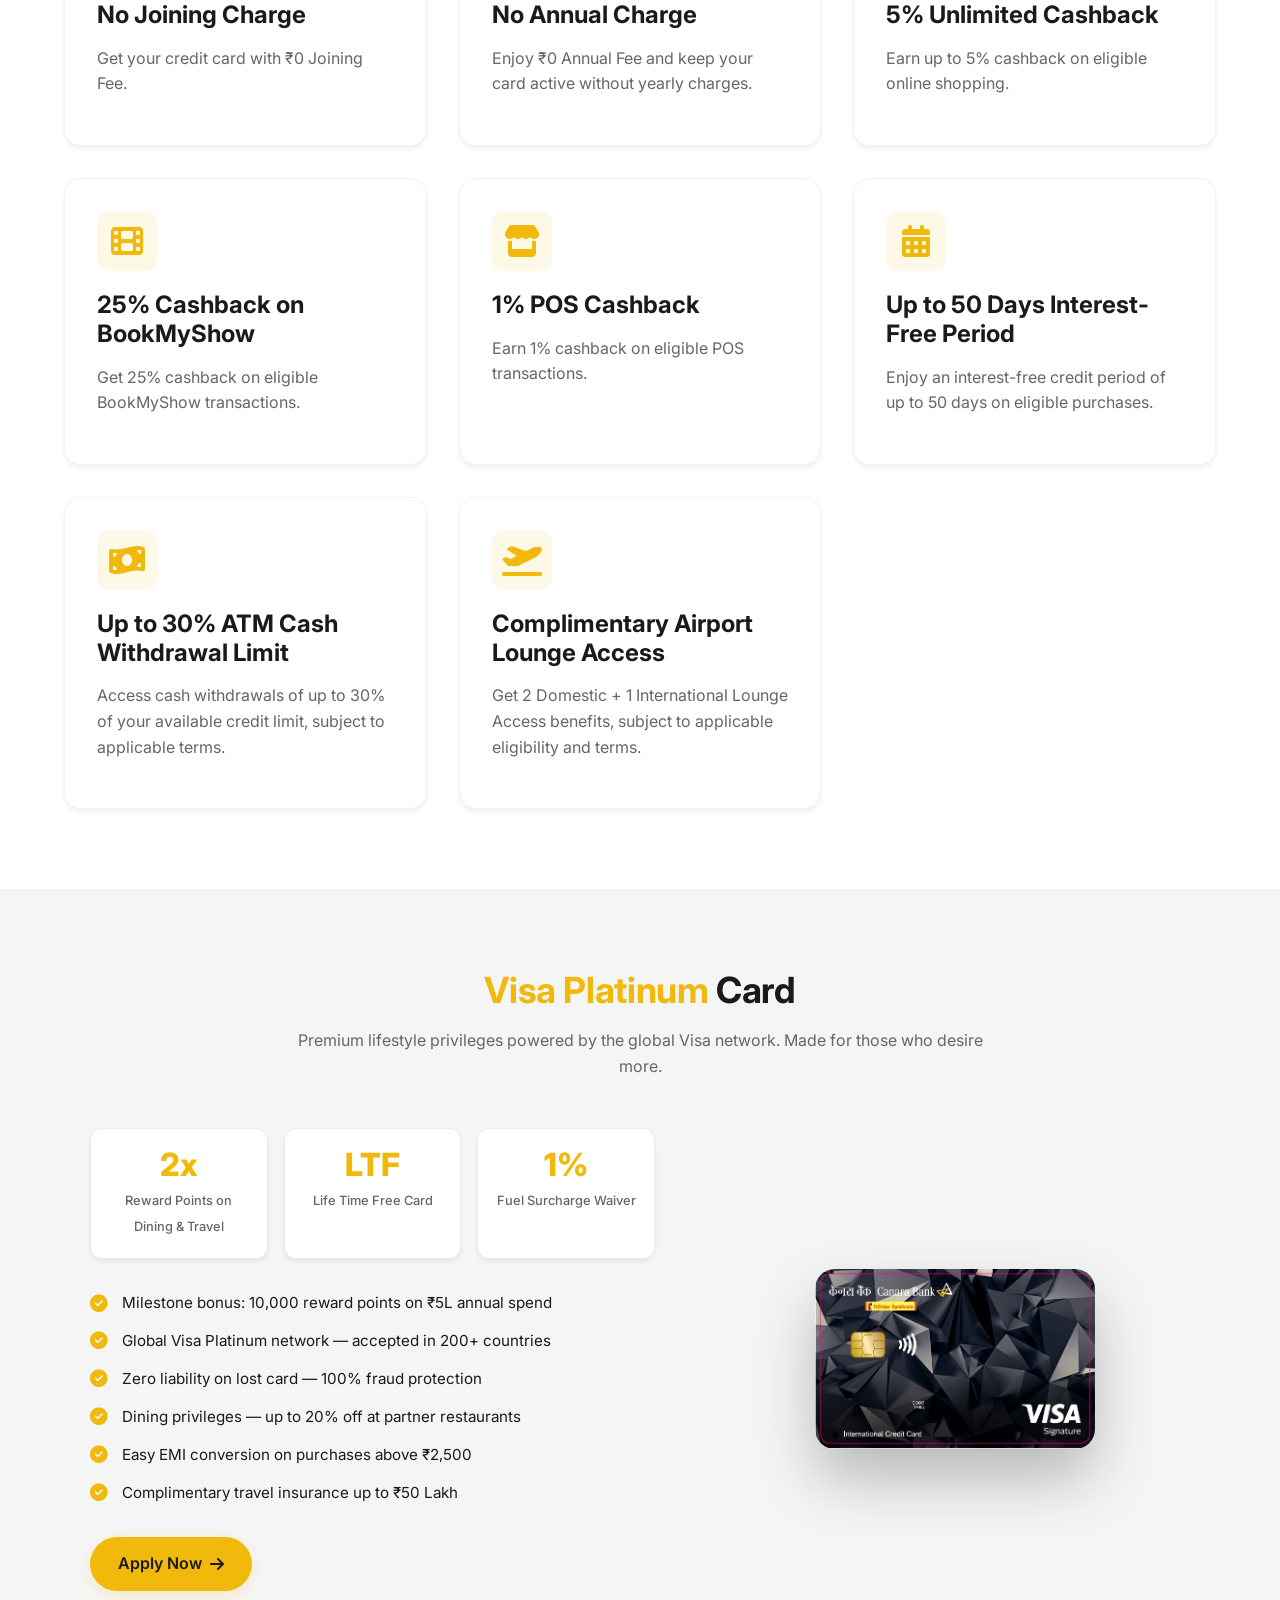
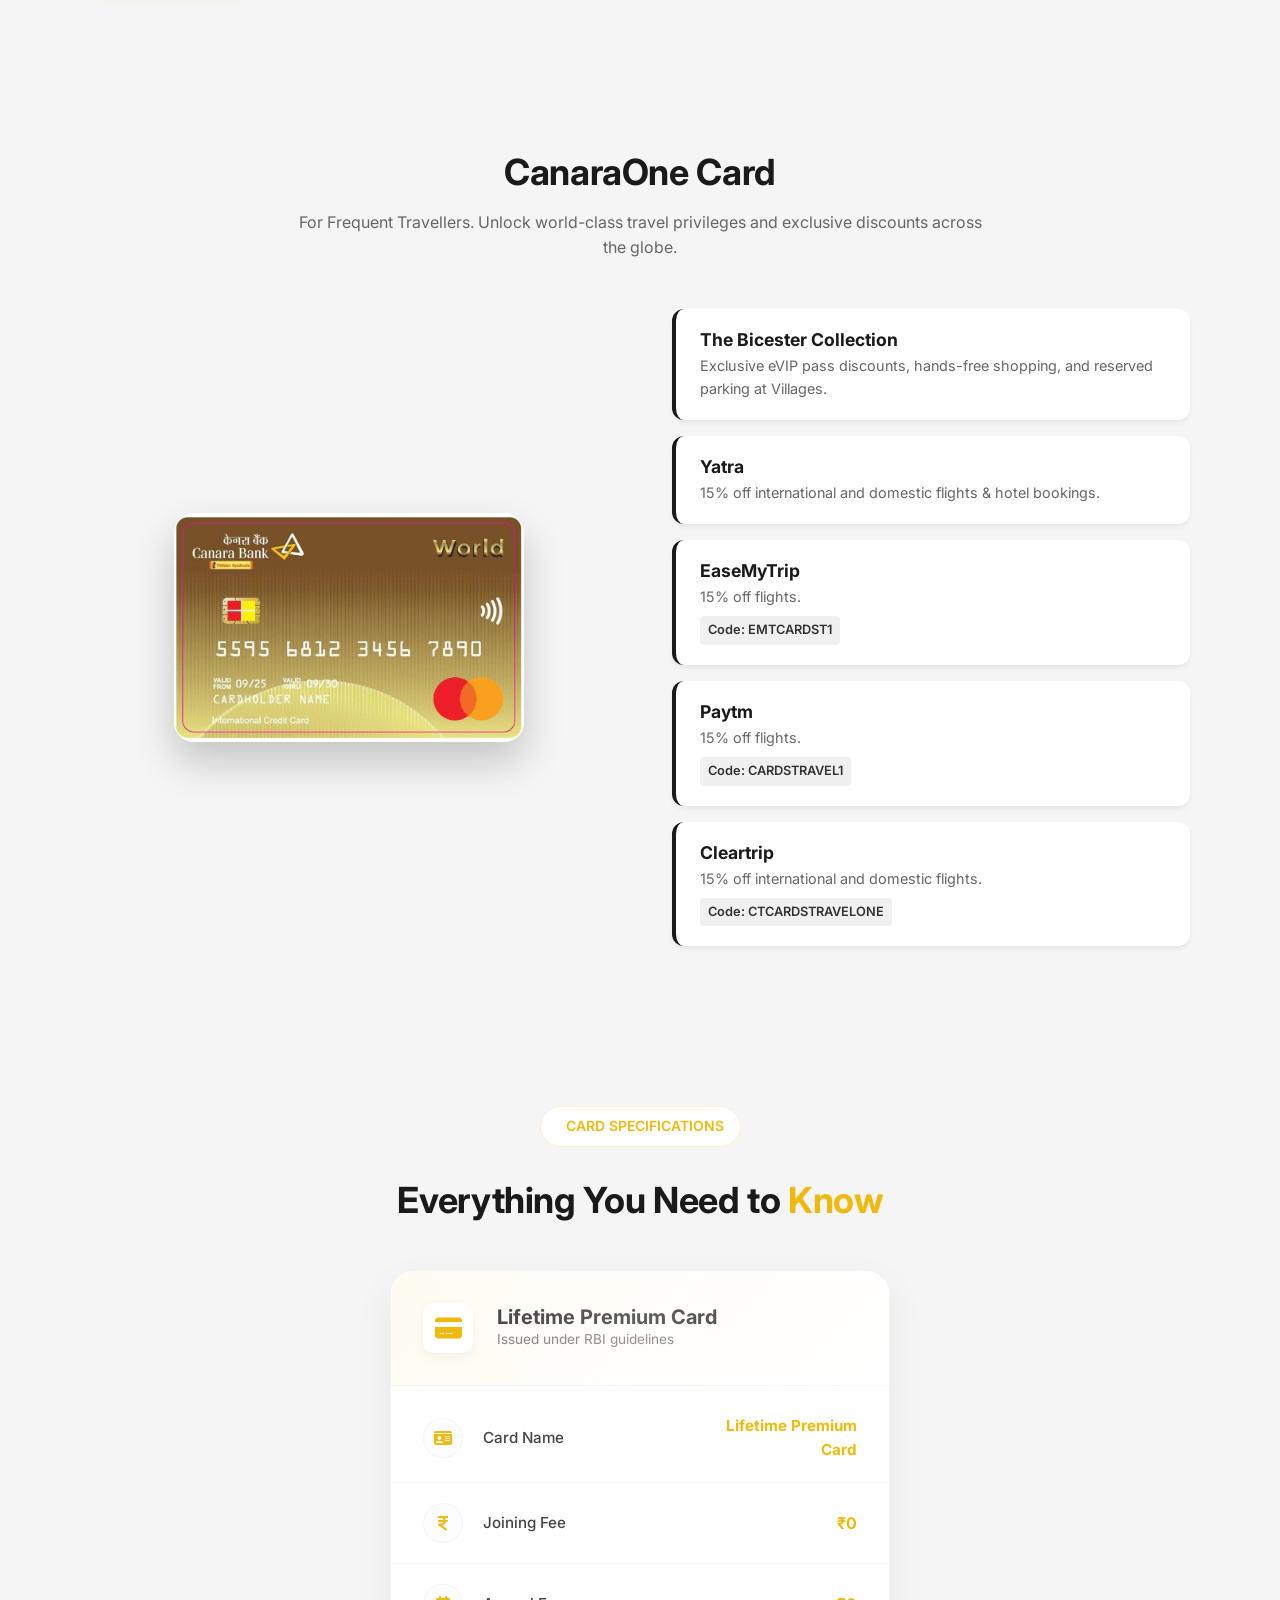
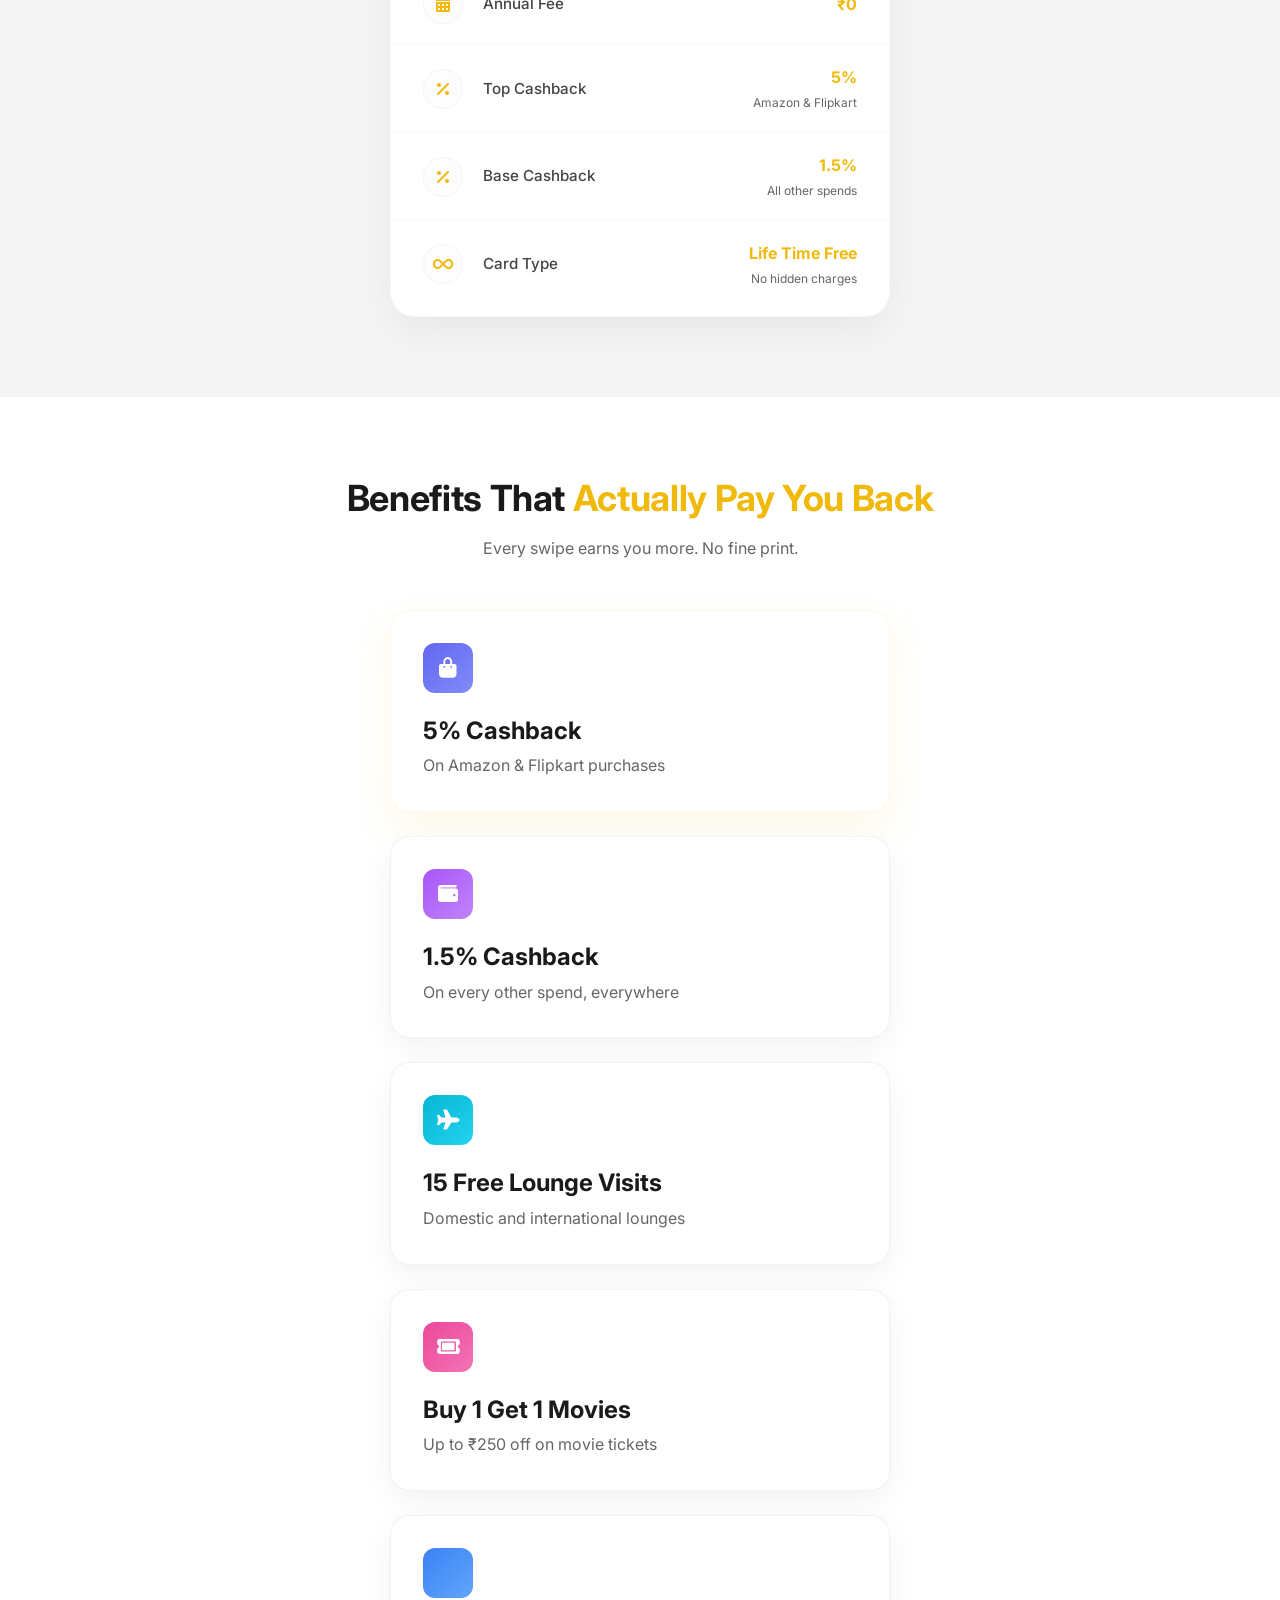
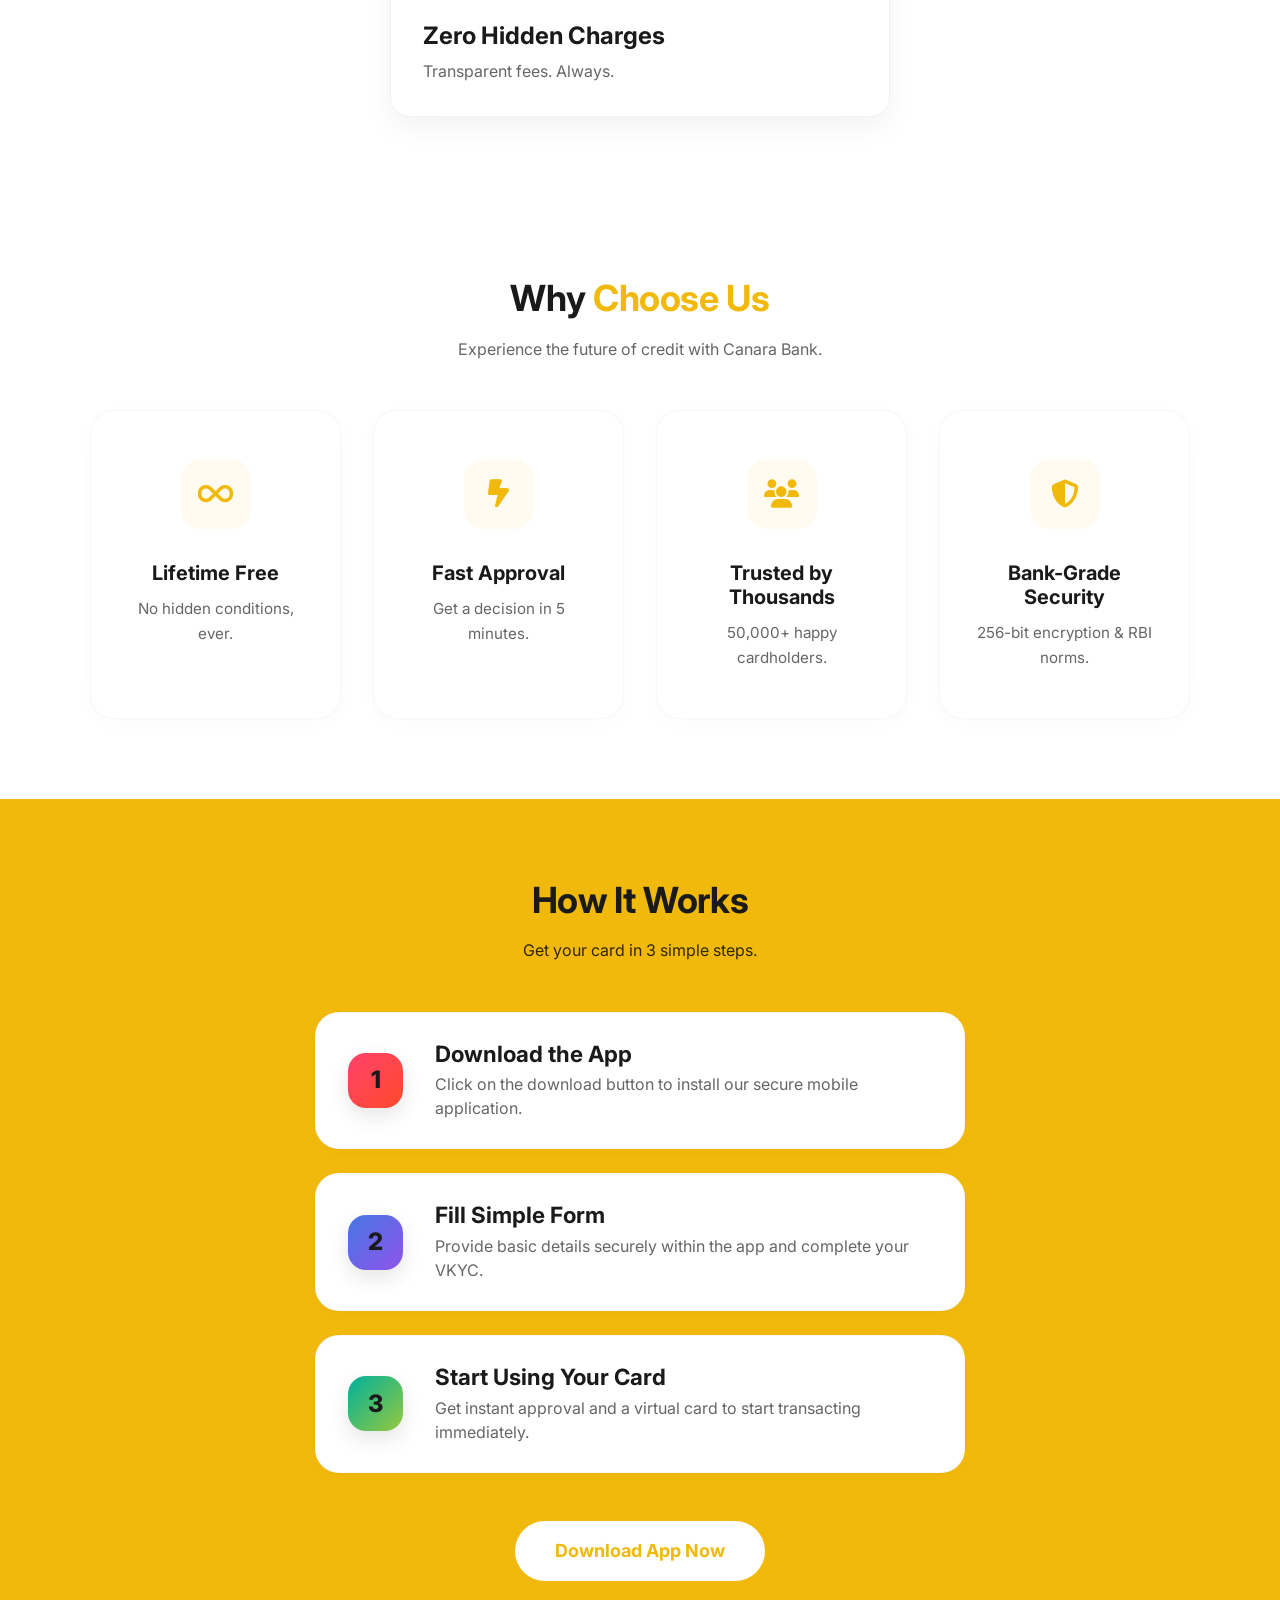
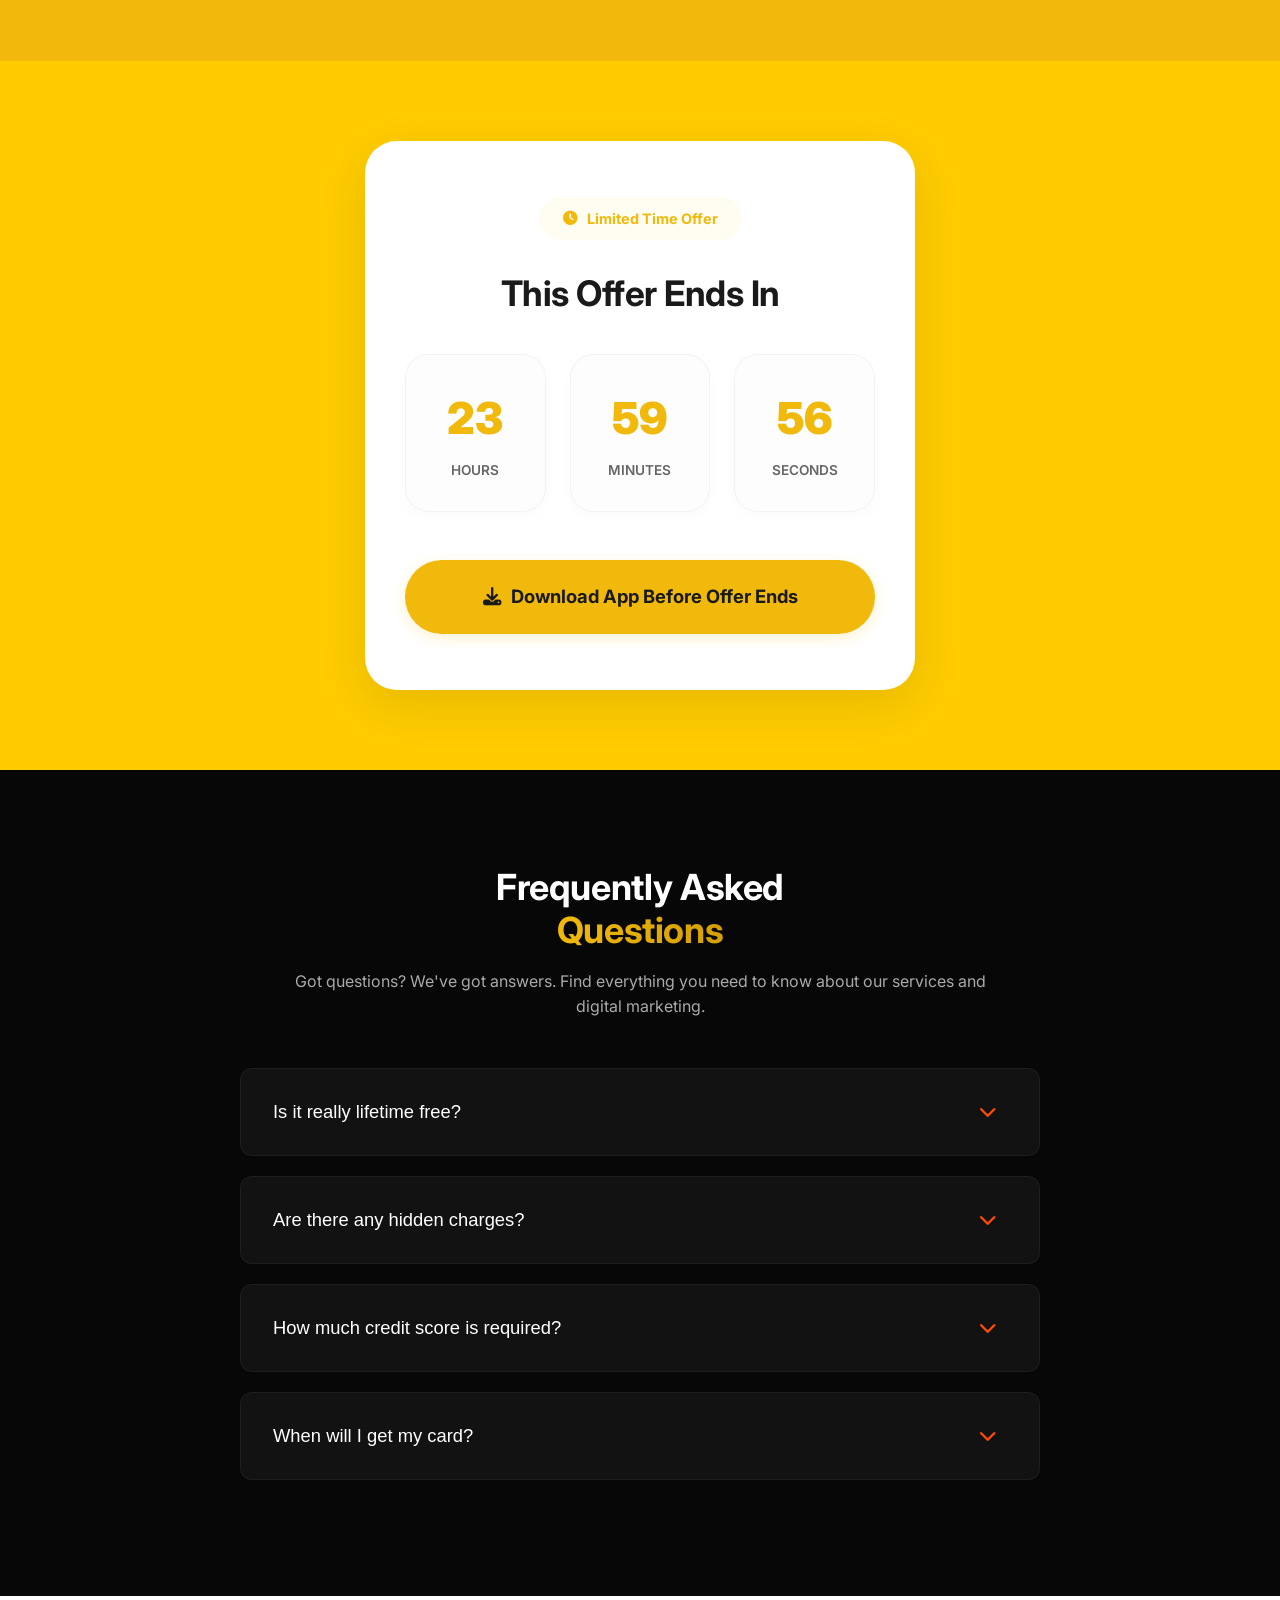
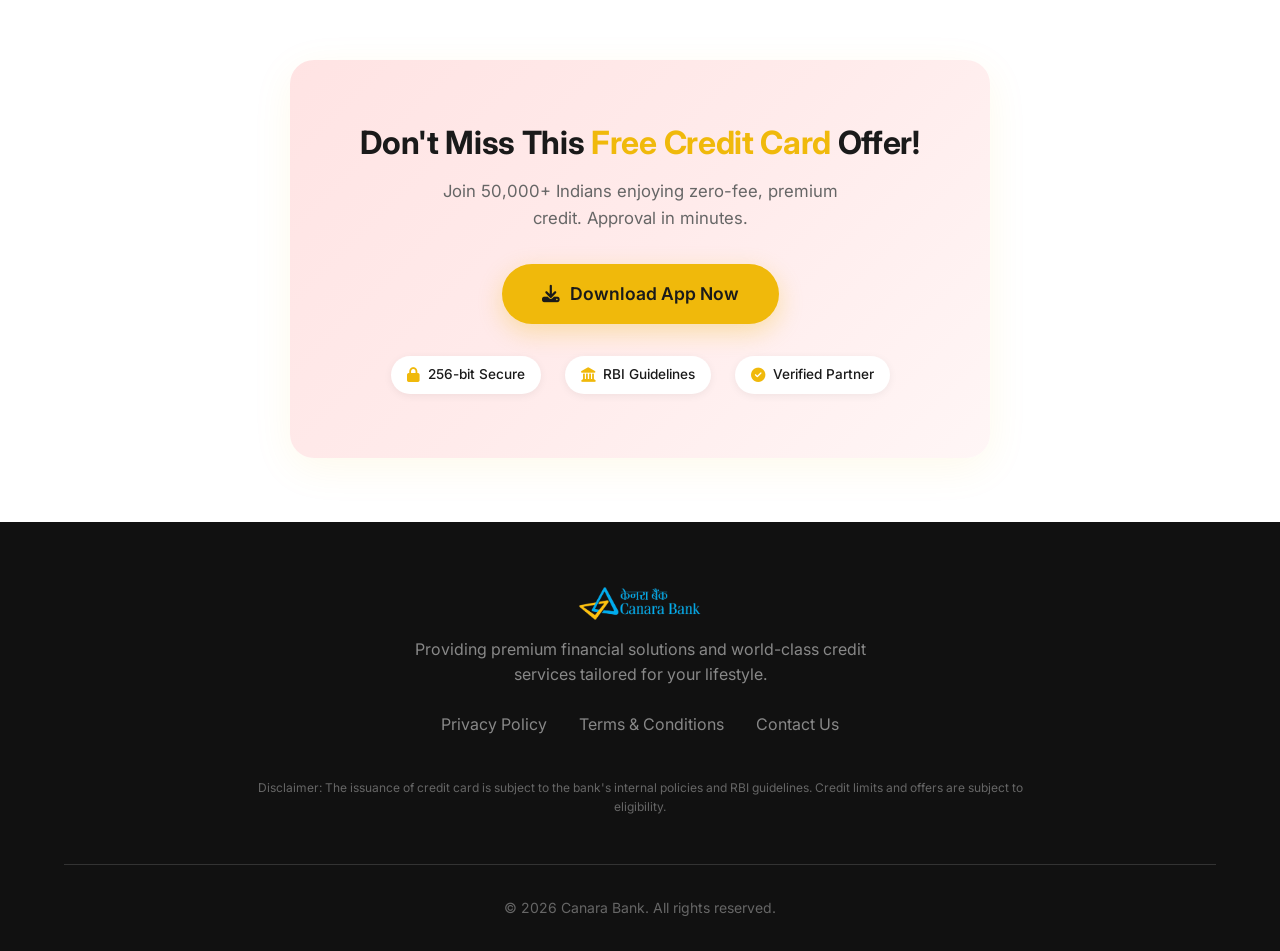
==== commit 3697a61a: "Update index.html" ====
--- a/index.html
+++ b/index.html
@@ -52,7 +52,7 @@
                         <img src="visa-platinum.jpg" alt="Visa Platinum">
                     </div>
                     <div class="img-wrapper mask-tl">
-                        <img src="travelone-card-landscape.jpg" alt="TravelOne">
+                        <img src="master.jpg" alt="TravelOne">
                     </div>
                     <div class="img-wrapper mask-tl">
                         <img src="rupay-card.jpg" alt="RuPay Cashback">
@@ -199,7 +199,7 @@
         </div>
         <div class="travelone-container">
             <div class="travelone-image">
-                <img src="travelone-card.jpg" alt="TravelOne Card">
+                <img src="master.jpg" alt="TravelOne Card">
             </div>
             <div class="travelone-benefits">
                 <div class="benefit-card">
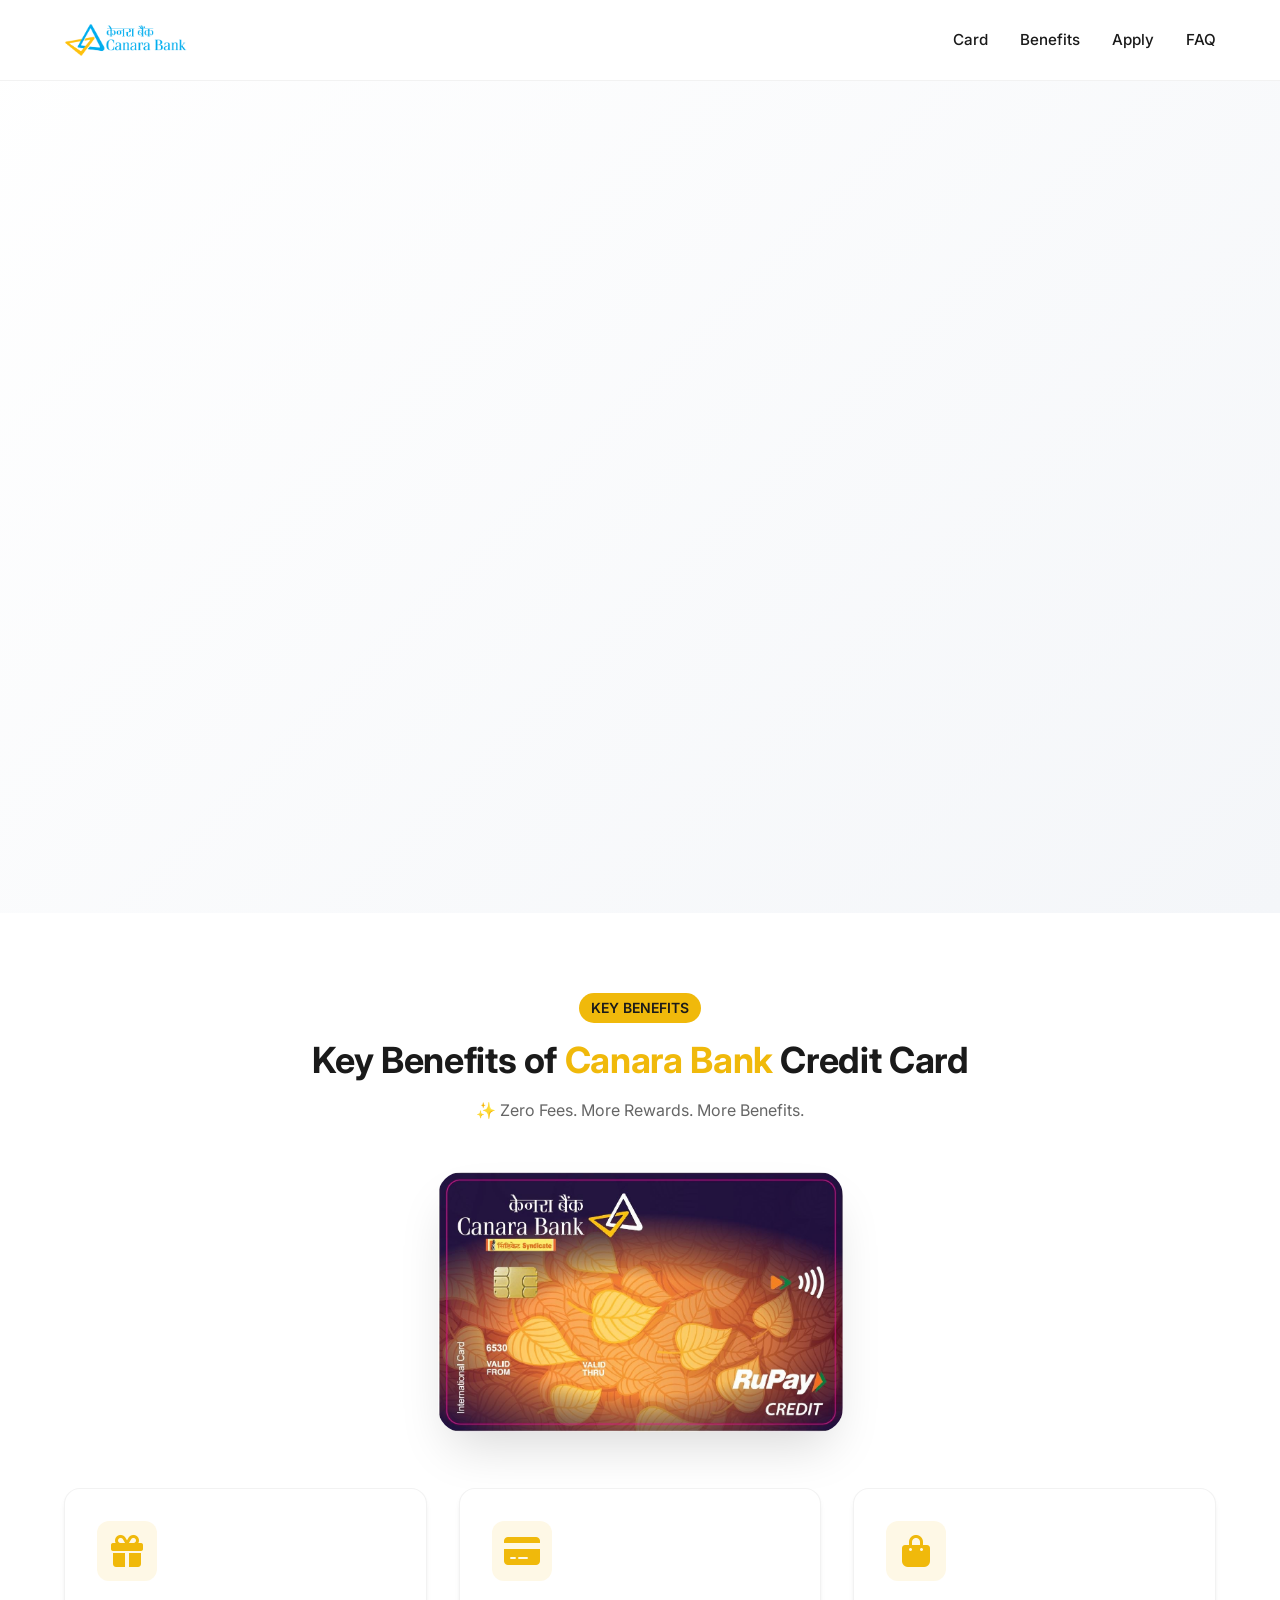
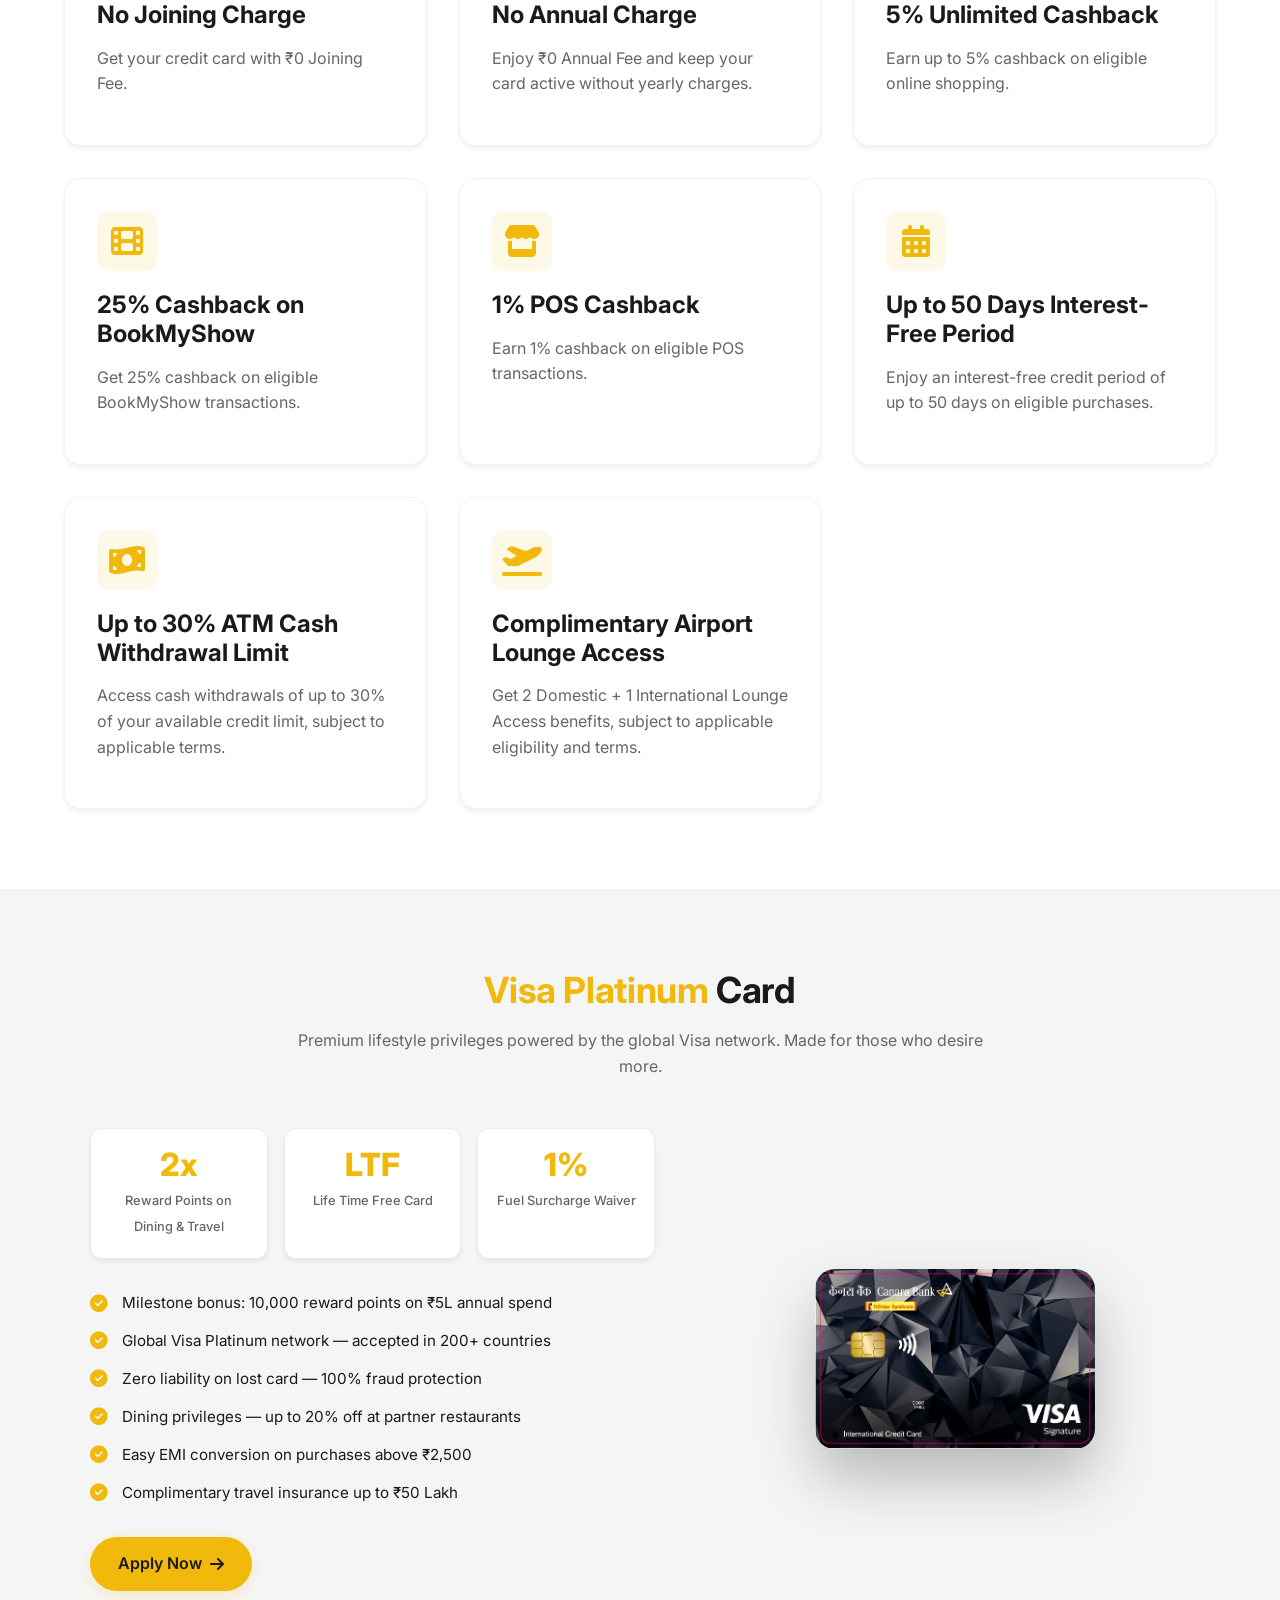
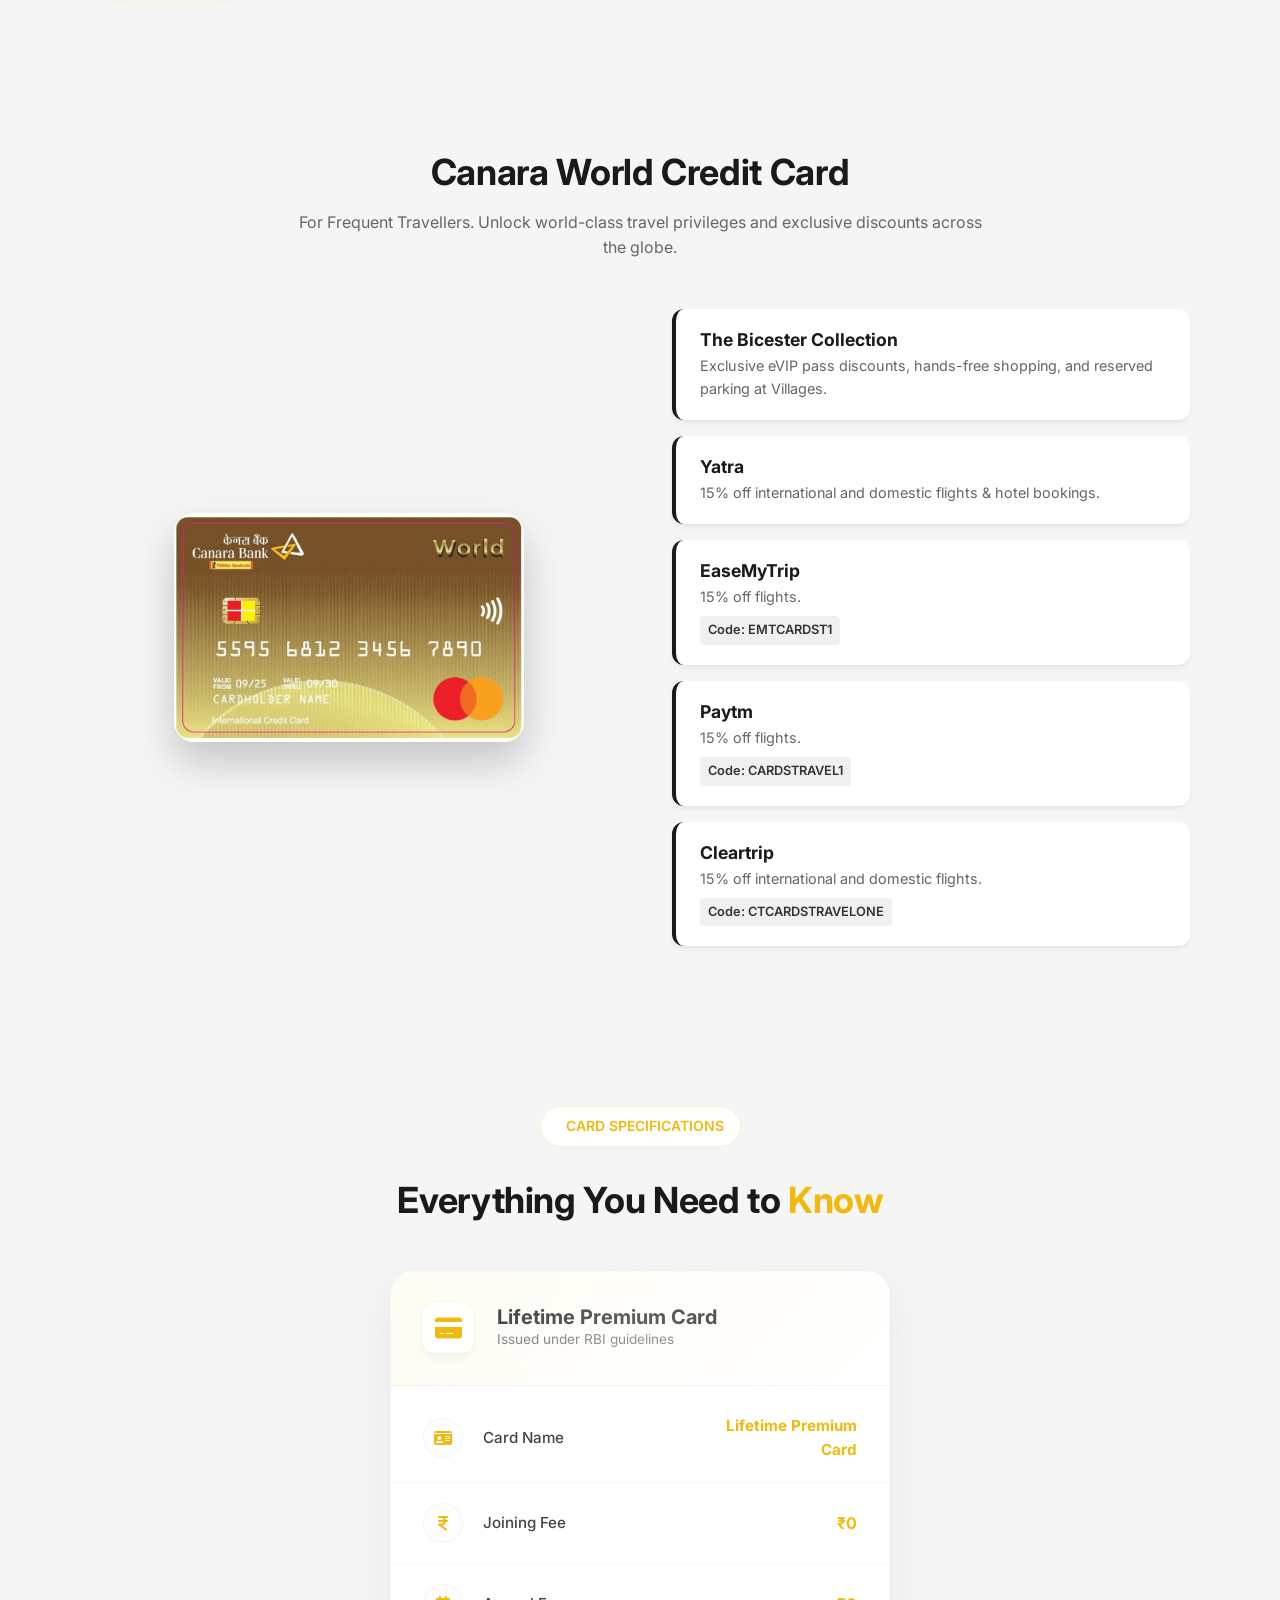
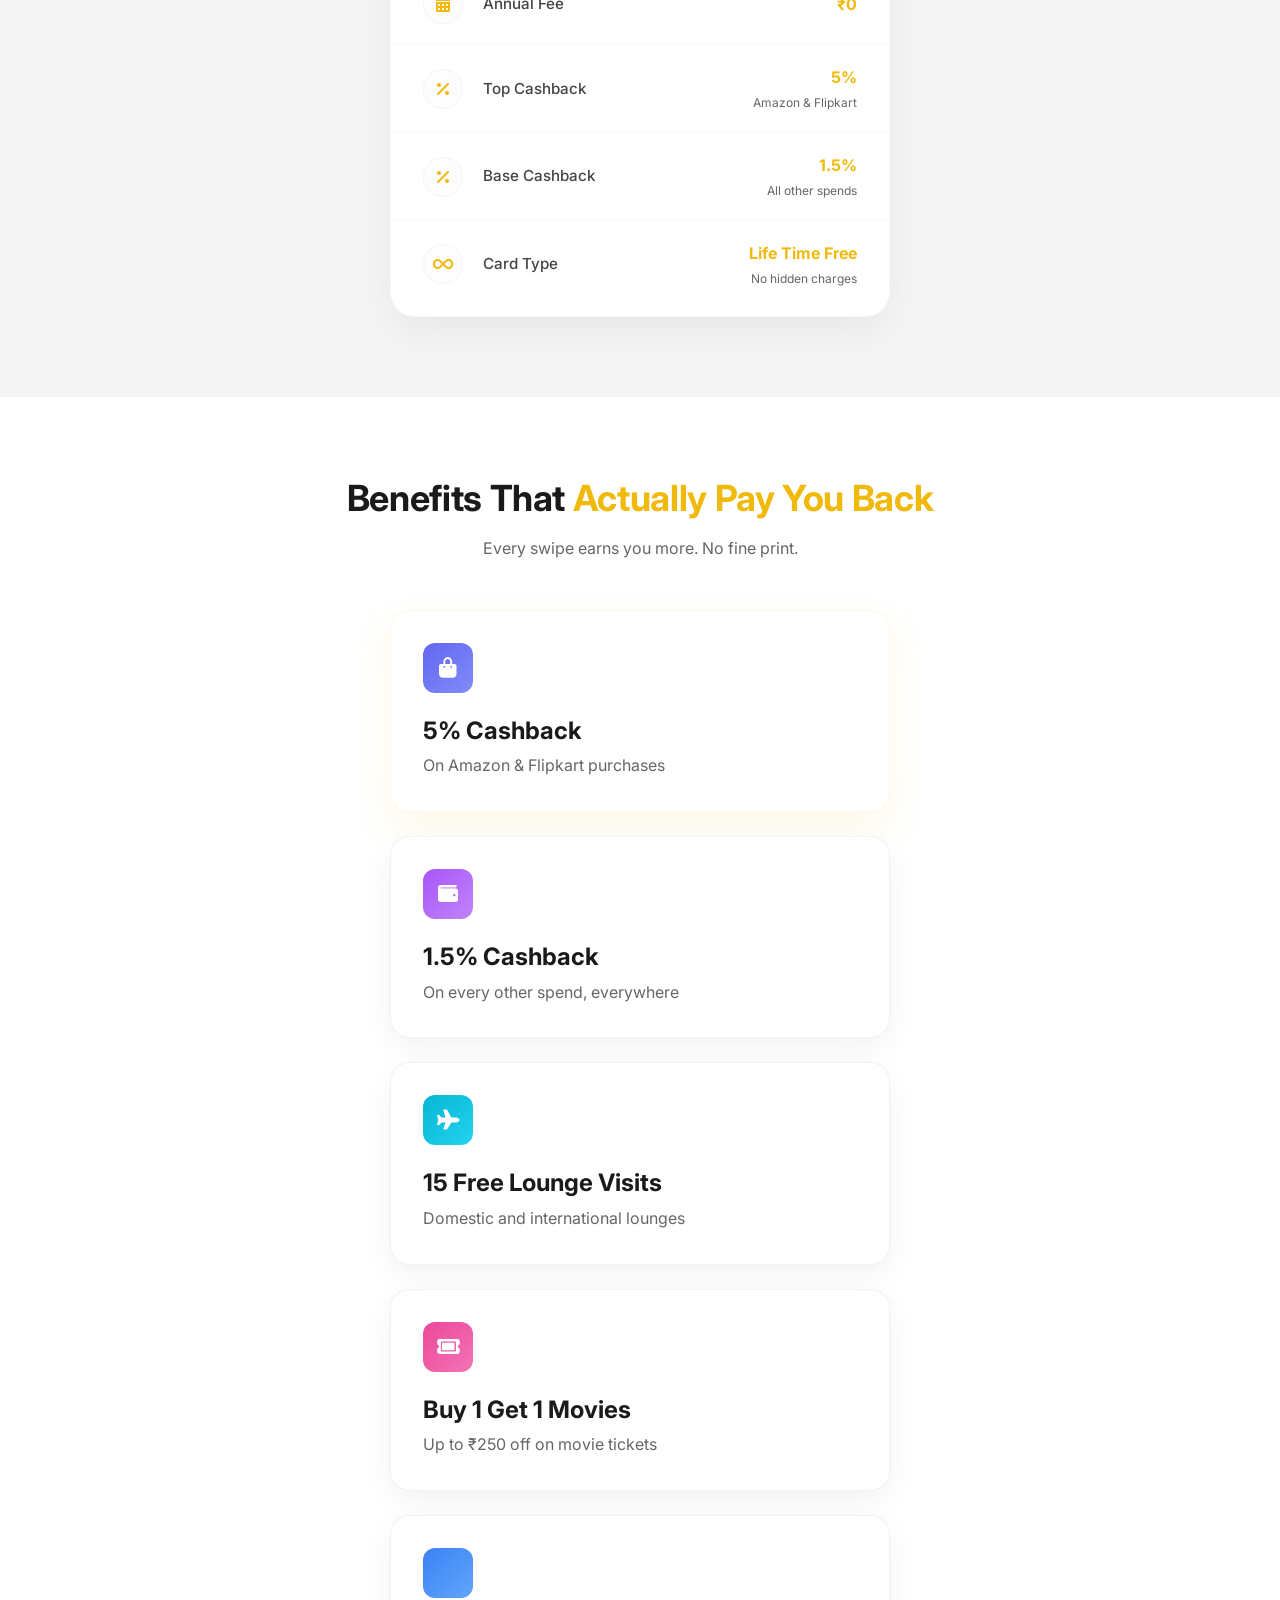
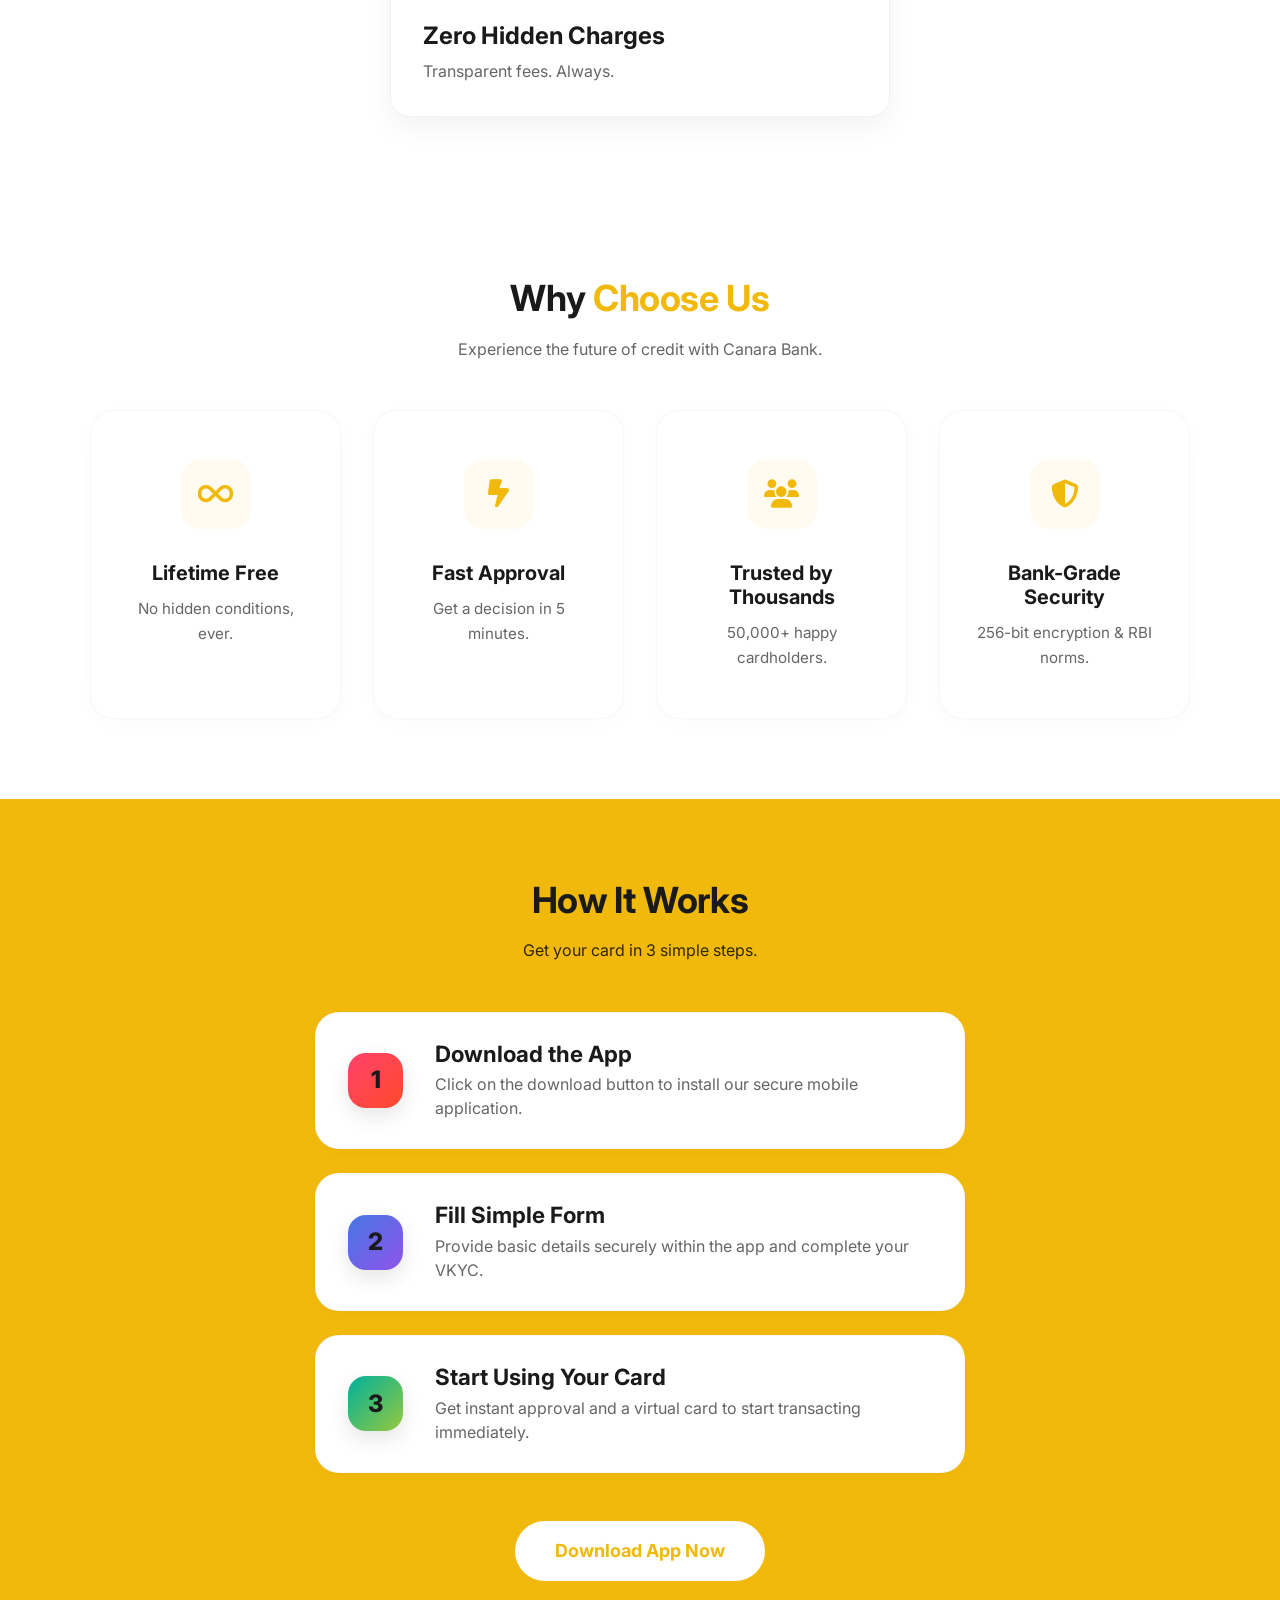
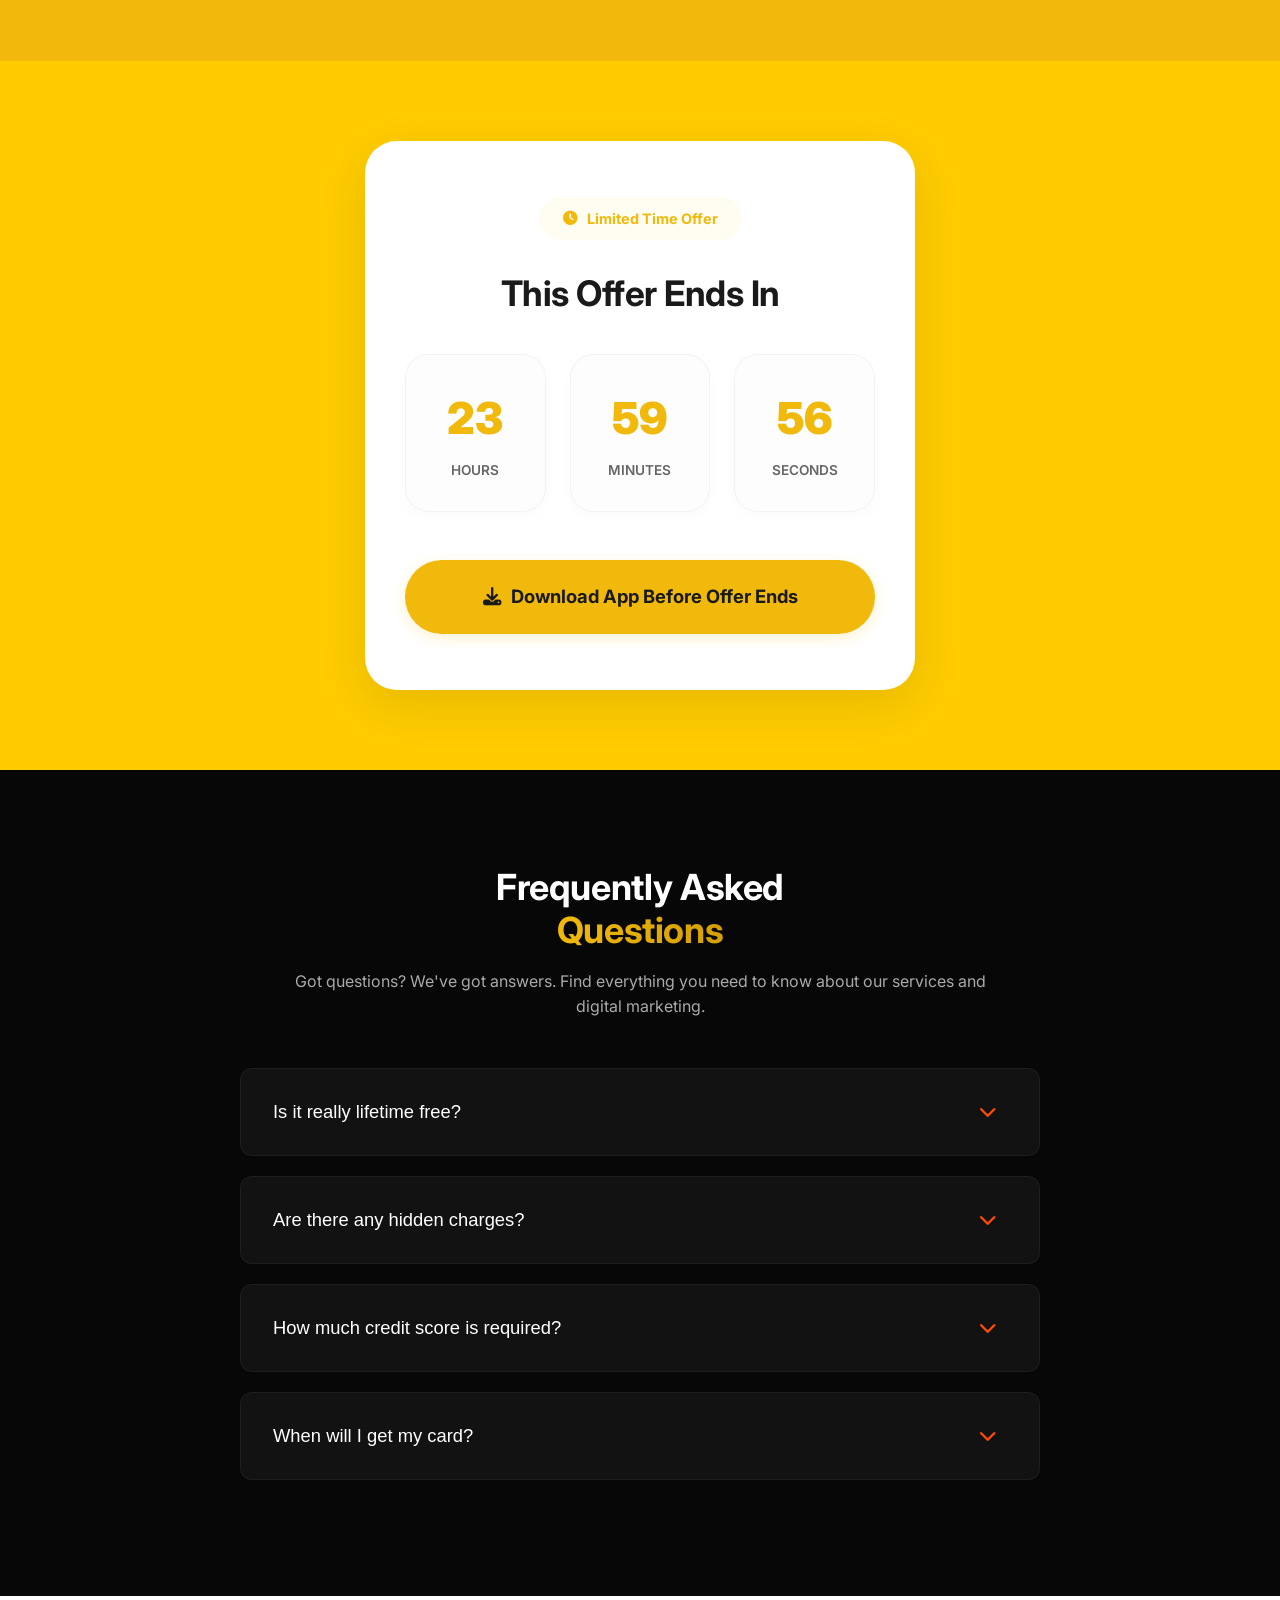
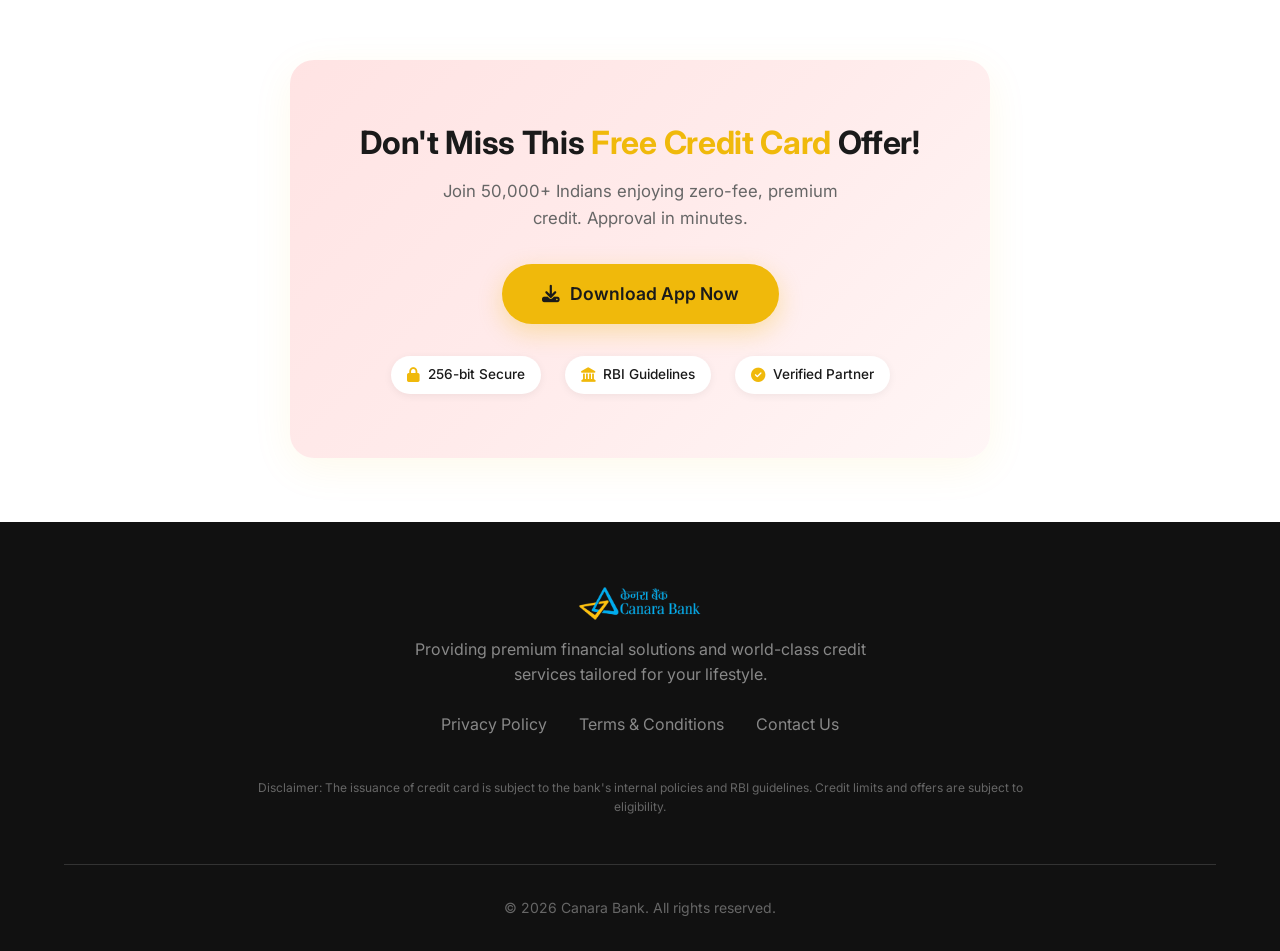
==== commit 41ceba1b: "Update index.html" ====
--- a/index.html
+++ b/index.html
@@ -193,7 +193,7 @@
     <!-- TravelOne Section -->
     <section class="section bg-light" id="travelone">
         <div class="section-header">
-            <h2>CanaraOne Card</h2>
+            <h2>Canara World Credit Card</h2>
             <p>For Frequent Travellers. Unlock world-class travel privileges and exclusive discounts across the globe.
             </p>
         </div>
